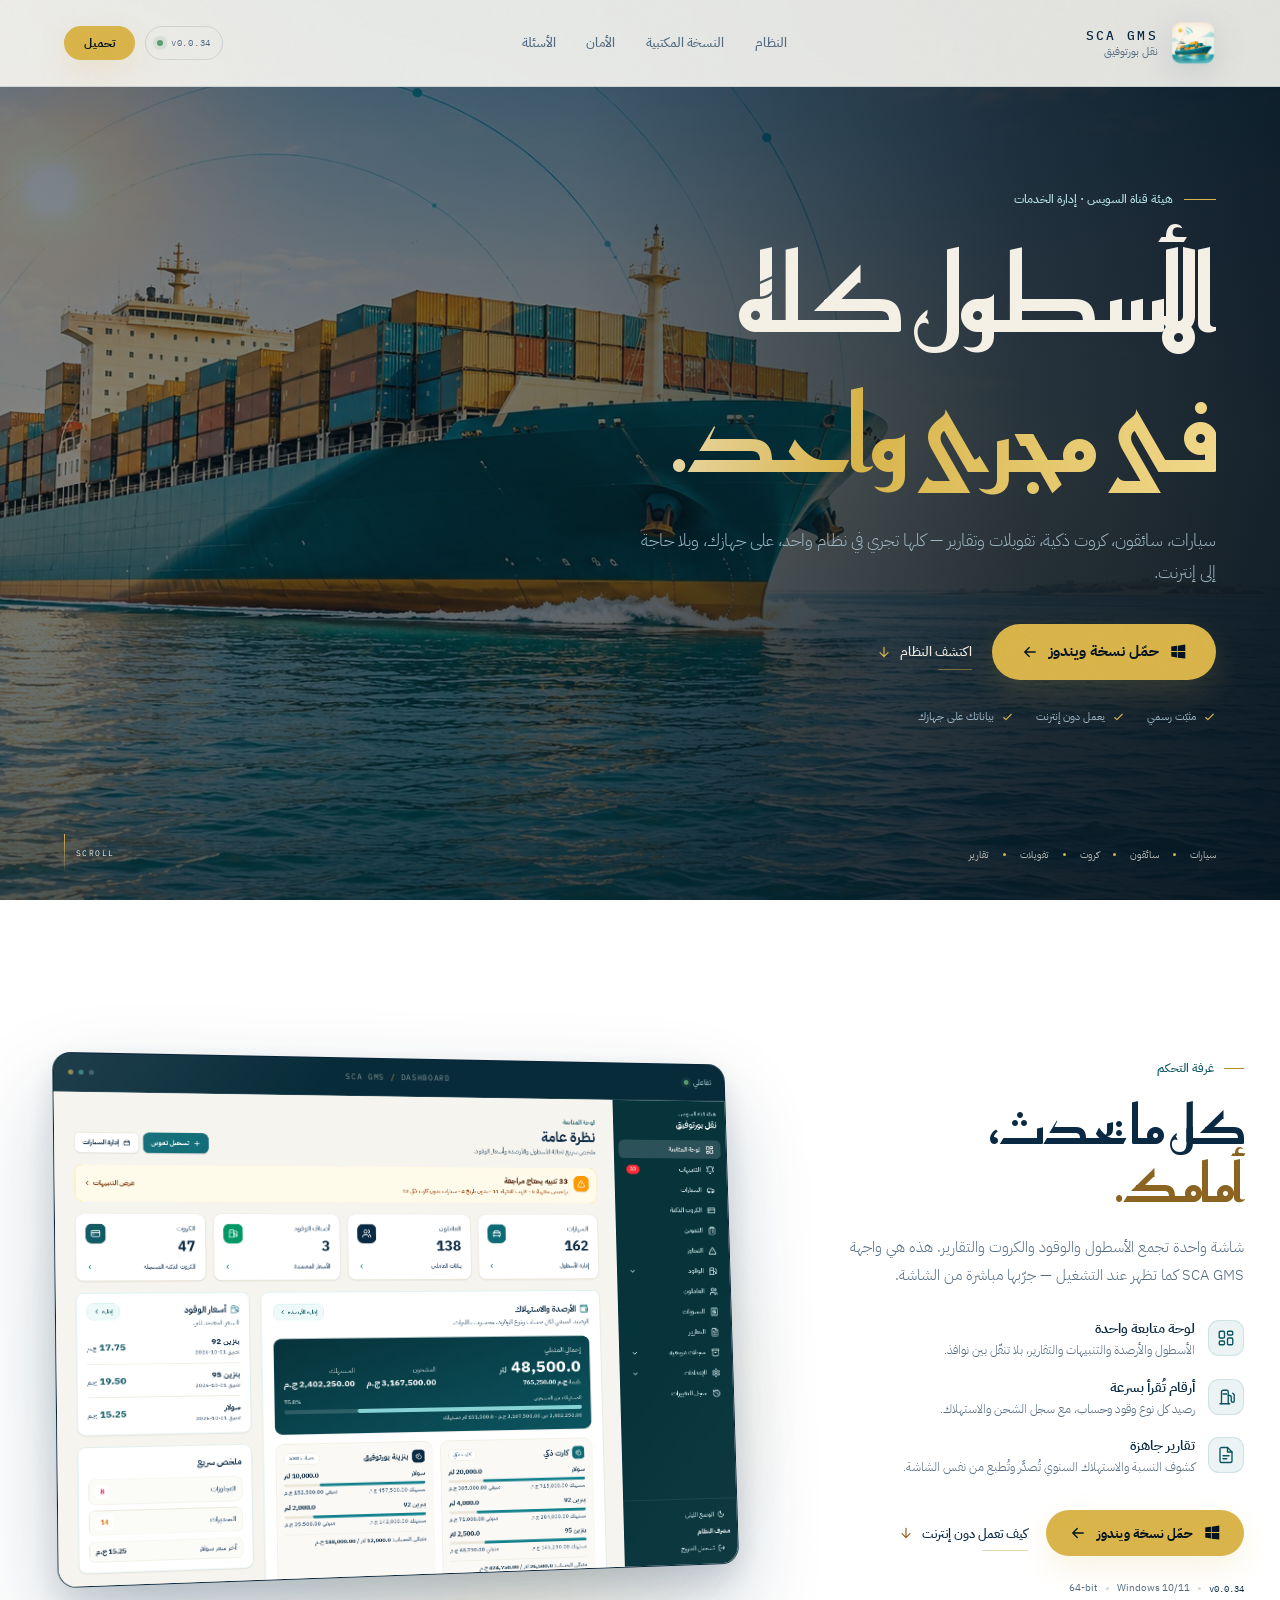
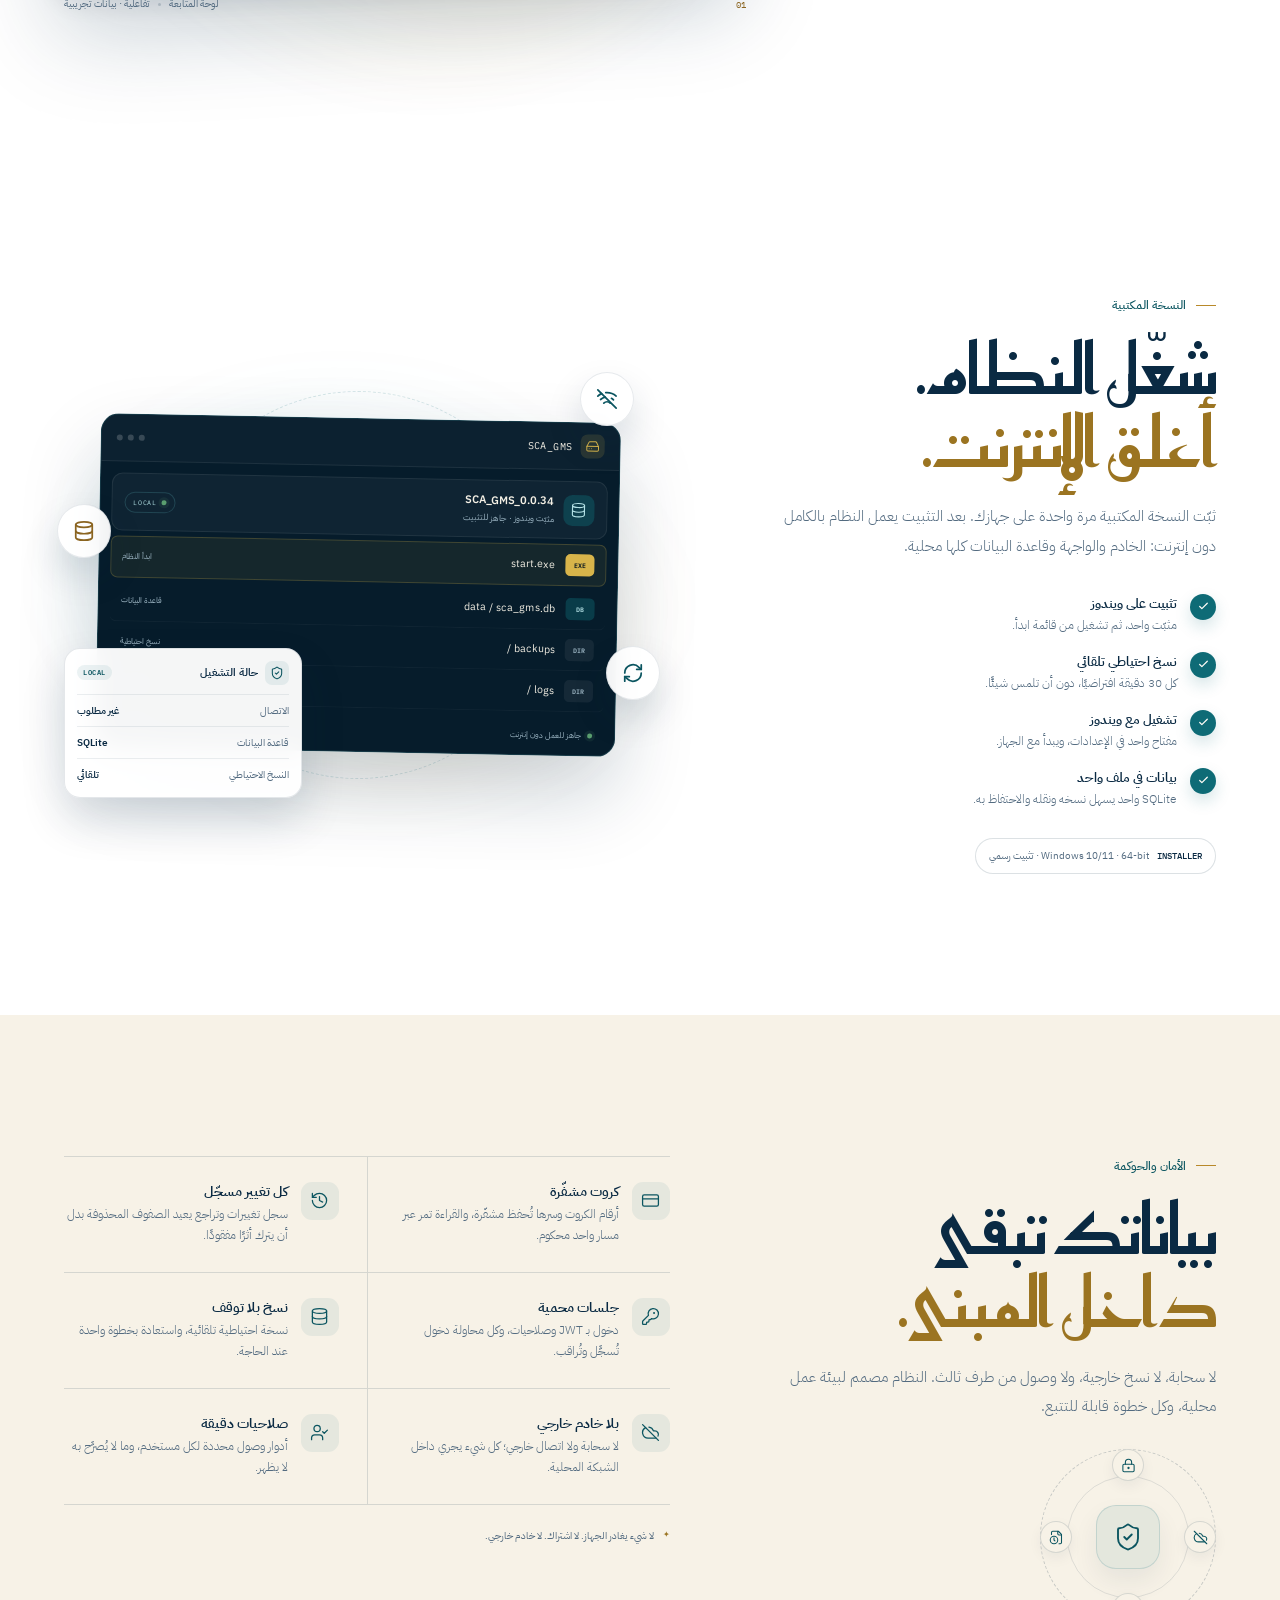
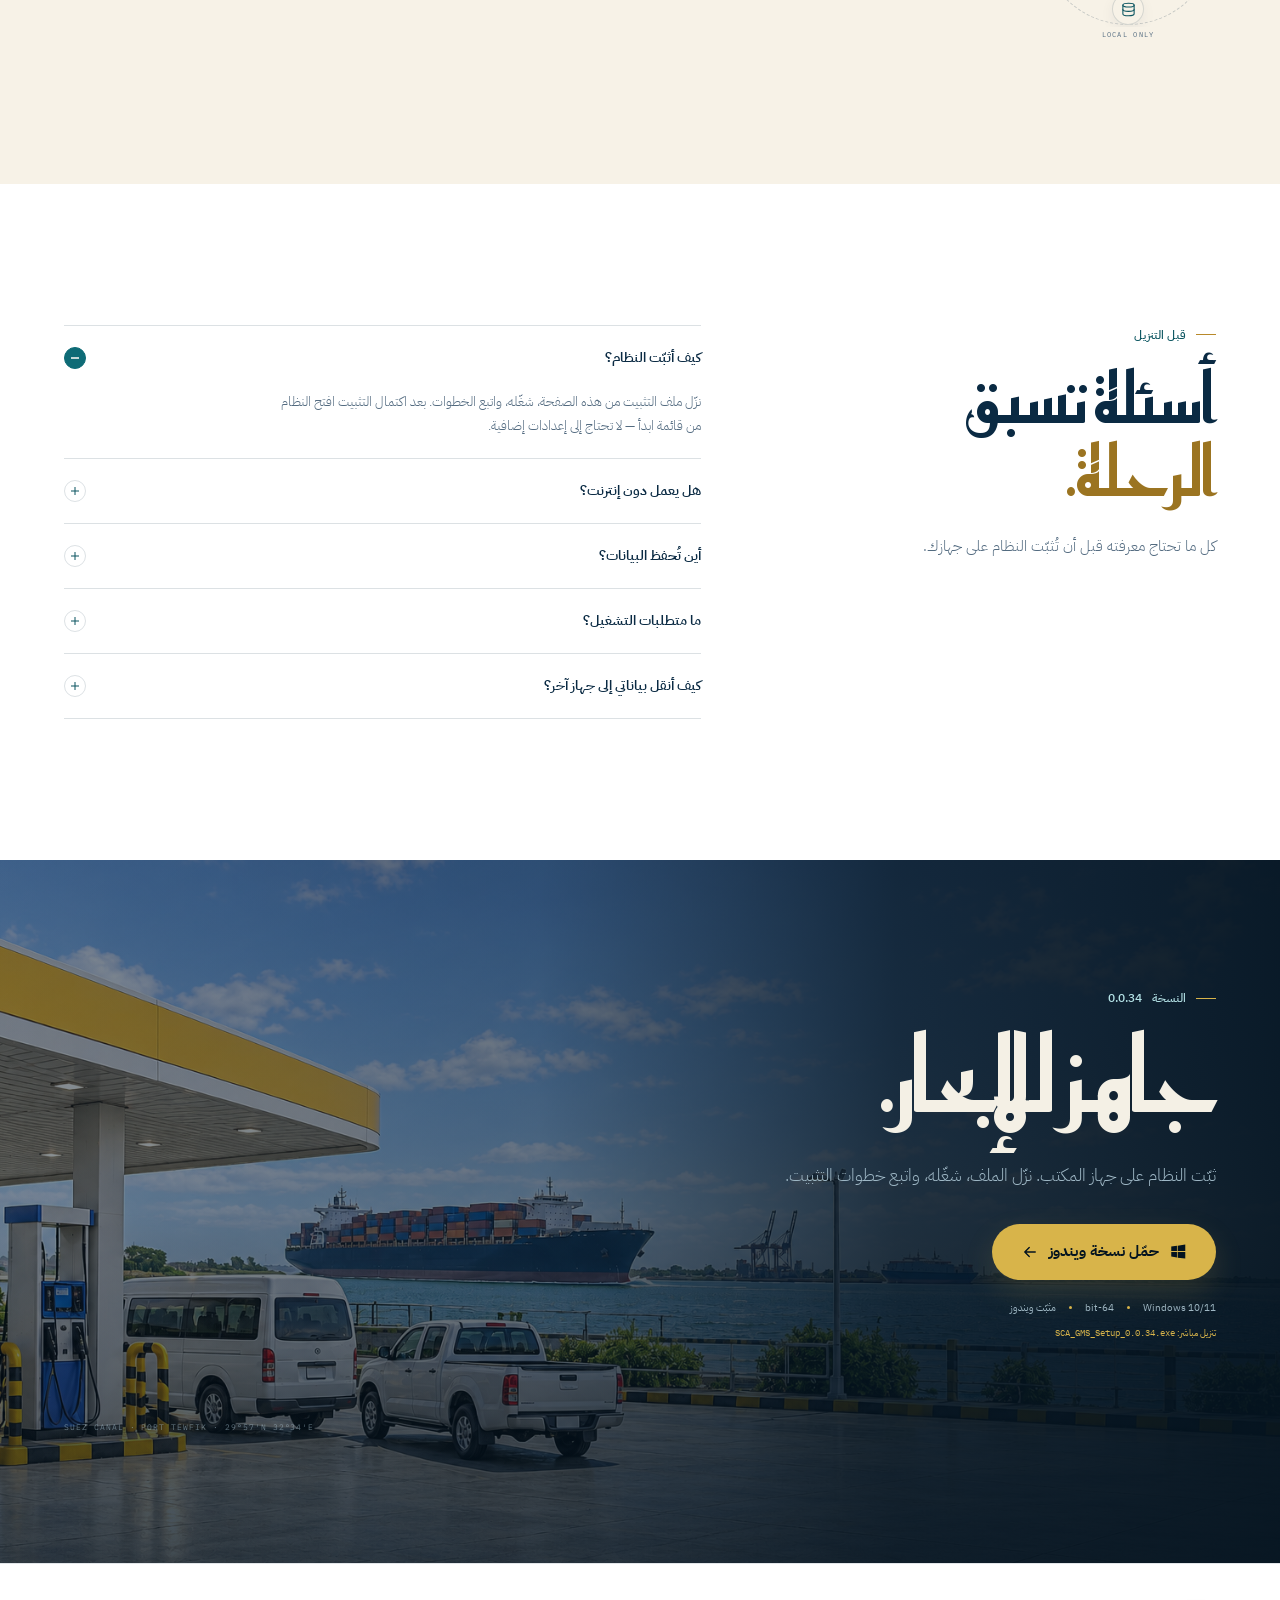
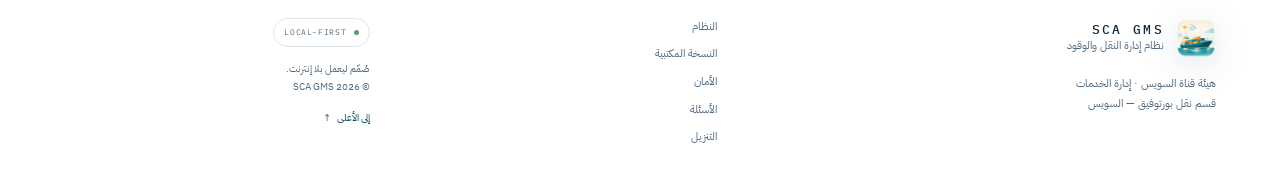
==== index.html @ b9a824d1 "Release v0.0.34" ====
<!doctype html>
<html lang="ar" dir="rtl">
<head>
  <meta charset="utf-8" />
  <meta name="viewport" content="width=device-width, initial-scale=1" />
  <title>SCA GMS — نظام إدارة النقل والوقود | هيئة قناة السويس</title>
  <meta name="description" content="نظام إدارة النقل والوقود لقسم نقل بورتوفيق. سيارات، سائقون، كروت ذكية، تفويلات، أرصدة وتقارير — في نسخة مكتبية تُثبَّت على ويندوز وتعمل دون إنترنت." />
  <meta name="theme-color" content="#04131f" />
  <meta property="og:title" content="SCA GMS — الأسطول كله في مجرى واحد" />
  <meta property="og:description" content="نظام إدارة النقل والوقود لهيئة قناة السويس. نسخة مكتبية محلية تُثبَّت على ويندوز وتعمل دون إنترنت." />
  <meta property="og:type" content="website" />
  <meta property="og:image" content="assets/hero-poster-light.jpg" />
  <meta property="og:image:width" content="1672" />
  <meta property="og:image:height" content="941" />
  <link rel="icon" href="assets/favicon/favicon.ico" sizes="any" />
  <link rel="icon" type="image/png" sizes="96x96" href="assets/favicon/favicon-96x96.png" />
  <link rel="apple-touch-icon" href="assets/favicon/apple-touch-icon.png" />
  <link rel="manifest" href="assets/favicon/site.webmanifest" />
  <link rel="preconnect" href="https://fonts.googleapis.com" />
  <link rel="preconnect" href="https://fonts.gstatic.com" crossorigin />
  <link href="https://fonts.googleapis.com/css2?family=IBM+Plex+Mono:wght@400;500&family=IBM+Plex+Sans+Arabic:wght@300;400;500;600;700&family=Reem+Kufi:wght@400;500;600;700&display=swap" rel="stylesheet" />
  <link rel="stylesheet" href="css/tokens.css" />
  <link rel="stylesheet" href="css/base.css" />
  <link rel="stylesheet" href="css/hero.css" />
  <link rel="stylesheet" href="css/sections.css" />
  <link rel="stylesheet" href="css/mockup.css" />
  <link rel="stylesheet" href="css/responsive.css" />
  <script>document.documentElement.classList.add("js");</script>
</head>
<body class="theme-light">
  <a class="skip-link" href="#main">تجاوز إلى المحتوى</a>
  <div class="grain" aria-hidden="true"></div>
  <div class="scroll-progress" aria-hidden="true"><span id="scrollProgress"></span></div>

  <header class="site-header" id="siteHeader">
    <div class="nav-wrap">
      <a class="brand" href="#top" aria-label="SCA GMS — العودة إلى البداية">
        <img class="brand-mark" src="assets/favicon/favicon-96x96.png" alt="" width="46" height="46" />
        <span class="brand-text">
          <strong>SCA GMS</strong>
          <span>نقل بورتوفيق</span>
        </span>
      </a>

      <nav class="desktop-nav" aria-label="التنقل الرئيسي">
        <a href="#control">النظام</a>
        <a href="#offline">النسخة المكتبية</a>
        <a href="#trust">الأمان</a>
        <a href="#faq">الأسئلة</a>
      </nav>

      <div class="nav-actions">
        <span class="version-chip"><i aria-hidden="true"></i> <span data-version>v0.0.34</span></span>
        <a class="btn btn-small btn-gold" href="download/SCA_GMS_Setup_0.0.34.exe" download data-download>تحميل</a>
        <button class="menu-toggle" type="button" id="menuToggle" aria-expanded="false" aria-controls="mobileMenu" aria-label="فتح القائمة">
          <span></span><span></span>
        </button>
      </div>
    </div>

    <div class="mobile-menu" id="mobileMenu">
      <nav aria-label="التنقل للجوال">
        <a href="#control">النظام</a>
        <a href="#offline">النسخة المكتبية</a>
        <a href="#trust">الأمان</a>
        <a href="#faq">الأسئلة</a>
      </nav>
      <a class="btn btn-gold" href="download/SCA_GMS_Setup_0.0.34.exe" download data-download>تحميل نسخة ويندوز</a>
      <p>Windows 10/11 · 64-bit<br /><span>مثبّت ويندوز — تنزيل مباشر.</span></p>
    </div>
  </header>

  <main id="main">
    <section class="hero" id="top">
      <div class="hero-bg">
        <img
          src="assets/hero-poster-light.jpg"
          alt="ناقلة حاويات تعبر قناة السويس في الساعة الذهبية"
          width="1672"
          height="941"
          fetchpriority="high"
          decoding="async"
        />
      </div>
      <div class="hero-glow" id="heroGlow" aria-hidden="true"></div>
      <div class="hero-overlay" aria-hidden="true"></div>

      <div class="hero-inner">
        <div class="hero-copy">
          <p class="hero-kicker"><span class="kicker-line" aria-hidden="true"></span> هيئة قناة السويس · إدارة الخدمات</p>
          <h1 class="hero-title">
            <span class="title-line"><span>الأسطول كله</span></span>
            <span class="title-line title-line-gold"><span>في مجرى واحد.</span></span>
          </h1>
          <p class="hero-lead">
            سيارات، سائقون، كروت ذكية، تفويلات وتقارير — كلها تجري في نظام واحد،
            على جهازك، وبلا حاجة إلى إنترنت.
          </p>
          <div class="hero-actions">
            <a class="btn btn-primary btn-large" href="download/SCA_GMS_Setup_0.0.34.exe" download data-download>
              <svg viewBox="0 0 24 24" aria-hidden="true" fill="currentColor">
                <path d="M3 4.7 10.6 3.6v7.2H3V4.7Zm8.6-1.2L21.7 2v8.8H11.6V3.5ZM3 12h7.6v7.2L3 18.1V12Zm8.6 0h10.1v8.8l-10.1-1.3V12Z" />
              </svg>
              <span>حمّل نسخة ويندوز</span>
              <svg class="btn-arrow" viewBox="0 0 24 24" aria-hidden="true" fill="none" stroke="currentColor" stroke-width="1.8" stroke-linecap="round" stroke-linejoin="round">
                <path d="M19 12H5m6-6-6 6 6 6" />
              </svg>
            </a>
            <a class="text-link" href="#control">
              <span>اكتشف النظام</span>
              <svg viewBox="0 0 24 24" aria-hidden="true" fill="none" stroke="currentColor" stroke-width="1.8" stroke-linecap="round" stroke-linejoin="round">
                <path d="M12 5v14m6-6-6 6-6-6" />
              </svg>
            </a>
          </div>
          <ul class="hero-meta" aria-label="مزايا النسخة">
            <li>
              <svg viewBox="0 0 24 24" aria-hidden="true" fill="none" stroke="currentColor" stroke-width="2" stroke-linecap="round" stroke-linejoin="round"><path d="m5 12 4 4L19 6" /></svg>
              مثبّت رسمي
            </li>
            <li>
              <svg viewBox="0 0 24 24" aria-hidden="true" fill="none" stroke="currentColor" stroke-width="2" stroke-linecap="round" stroke-linejoin="round"><path d="m5 12 4 4L19 6" /></svg>
              يعمل دون إنترنت
            </li>
            <li>
              <svg viewBox="0 0 24 24" aria-hidden="true" fill="none" stroke="currentColor" stroke-width="2" stroke-linecap="round" stroke-linejoin="round"><path d="m5 12 4 4L19 6" /></svg>
              بياناتك على جهازك
            </li>
          </ul>
        </div>
      </div>

      <div class="hero-bottom">
        <div class="hero-facts" aria-label="وحدات النظام">
          <span>سيارات</span><i aria-hidden="true"></i>
          <span>سائقون</span><i aria-hidden="true"></i>
          <span>كروت</span><i aria-hidden="true"></i>
          <span>تفويلات</span><i aria-hidden="true"></i>
          <span>تقارير</span>
        </div>
        <a class="scroll-cue" href="#control" aria-label="انتقل إلى النظام">
          <span class="mono">SCROLL</span>
          <i aria-hidden="true"></i>
        </a>
      </div>
    </section>

    <section class="section control-section" id="control">
      <div class="control-layout">
        <div class="control-copy reveal">
          <p class="section-label">غرفة التحكم</p>
          <h2>كل ما يحدث،<br /><span class="title-accent">أمامك.</span></h2>
          <p class="section-lead">
            شاشة واحدة تجمع الأسطول والوقود والكروت والتقارير. هذه هي واجهة
            SCA GMS كما تظهر عند التشغيل — جرّبها مباشرة من الشاشة.
          </p>

          <ul class="control-points">
            <li>
              <span class="control-point-icon" aria-hidden="true">
                <svg viewBox="0 0 24 24" fill="none" stroke="currentColor" stroke-width="1.8" stroke-linecap="round" stroke-linejoin="round"><rect x="3" y="3" width="7" height="9" rx="1.5" /><rect x="14" y="3" width="7" height="5" rx="1.5" /><rect x="14" y="12" width="7" height="9" rx="1.5" /><rect x="3" y="16" width="7" height="5" rx="1.5" /></svg>
              </span>
              <span><strong>لوحة متابعة واحدة</strong><small>الأسطول والأرصدة والتنبيهات والتقارير، بلا تنقّل بين نوافذ.</small></span>
            </li>
            <li>
              <span class="control-point-icon" aria-hidden="true">
                <svg viewBox="0 0 24 24" fill="none" stroke="currentColor" stroke-width="1.8" stroke-linecap="round" stroke-linejoin="round"><path d="M6 21V5a2 2 0 0 1 2-2h5a2 2 0 0 1 2 2v16" /><path d="M4 21h13M8 8h5" /><path d="M15 10h2a2 2 0 0 1 2 2v5a2 2 0 0 0 4 0V9l-2-2" /></svg>
              </span>
              <span><strong>أرقام تُقرأ بسرعة</strong><small>رصيد كل نوع وقود وحساب، مع سجل الشحن والاستهلاك.</small></span>
            </li>
            <li>
              <span class="control-point-icon" aria-hidden="true">
                <svg viewBox="0 0 24 24" fill="none" stroke="currentColor" stroke-width="1.8" stroke-linecap="round" stroke-linejoin="round"><path d="M14 2H6a2 2 0 0 0-2 2v16a2 2 0 0 0 2 2h12a2 2 0 0 0 2-2V8Z" /><path d="M14 2v6h6M8 13h8M8 17h5" /></svg>
              </span>
              <span><strong>تقارير جاهزة</strong><small>كشوف النسبة والاستهلاك السنوي تُصدَّر وتُطبع من نفس الشاشة.</small></span>
            </li>
          </ul>

          <div class="control-actions">
            <a class="btn btn-primary" href="download/SCA_GMS_Setup_0.0.34.exe" download data-download>
              <svg viewBox="0 0 24 24" aria-hidden="true" fill="currentColor">
                <path d="M3 4.7 10.6 3.6v7.2H3V4.7Zm8.6-1.2L21.7 2v8.8H11.6V3.5ZM3 12h7.6v7.2L3 18.1V12Zm8.6 0h10.1v8.8l-10.1-1.3V12Z" />
              </svg>
              <span>حمّل نسخة ويندوز</span>
              <svg class="btn-arrow" viewBox="0 0 24 24" aria-hidden="true" fill="none" stroke="currentColor" stroke-width="1.8" stroke-linecap="round" stroke-linejoin="round">
                <path d="M19 12H5m6-6-6 6 6 6" />
              </svg>
            </a>
            <a class="text-link" href="#offline">
              <span>كيف تعمل دون إنترنت</span>
              <svg viewBox="0 0 24 24" aria-hidden="true" fill="none" stroke="currentColor" stroke-width="1.8" stroke-linecap="round" stroke-linejoin="round">
                <path d="M12 5v14m6-6-6 6-6-6" />
              </svg>
            </a>
          </div>

          <p class="control-meta">
            <span class="mono" data-version>v0.0.34</span><i aria-hidden="true"></i>
            <span dir="ltr">Windows 10/11</span><i aria-hidden="true"></i>
            <span dir="ltr">64-bit</span>
          </p>
        </div>

        <div class="control-visual reveal" style="--delay: 140ms">
          <figure class="screen-scene">
            <span class="screen-halo" aria-hidden="true"></span>
            <div class="screen-tilt">
              <div class="screen-frame">
                <div class="screen-chrome" aria-hidden="true">
                  <span class="screen-dots"><i></i><i></i><i></i></span>
                  <span class="screen-address mono">SCA GMS <b>/</b> dashboard</span>
                  <span class="screen-live"><i></i> تفاعلي</span>
                </div>
                <div class="screen-viewport" data-mockup-stage>
                  <iframe
                    id="mockupFrame"
                    src="mockups/sca-dashboard.html"
                    title="واجهة SCA GMS التفاعلية — لوحة المتابعة"
                    loading="eager"
                  ></iframe>
                </div>
              </div>
            </div>
            <figcaption class="screen-caption">
              <span class="mono">01</span>
              <span>لوحة المتابعة <i aria-hidden="true"></i> تفاعلية · بيانات تجريبية</span>
            </figcaption>
          </figure>
        </div>
      </div>
    </section>

    <section class="section offline-section light-section" id="offline">
      <div class="offline-copy reveal">
        <p class="section-label">النسخة المكتبية</p>
        <h2>شغّل النظام.<br /><span class="title-accent">أغلق الإنترنت.</span></h2>
        <p class="section-lead">
          ثبّت النسخة المكتبية مرة واحدة على جهازك. بعد التثبيت يعمل النظام
          بالكامل دون إنترنت: الخادم والواجهة وقاعدة البيانات كلها محلية.
        </p>
        <ul class="check-list">
          <li><span class="check-mark" aria-hidden="true"><svg viewBox="0 0 24 24" fill="none" stroke="currentColor" stroke-width="2.2" stroke-linecap="round" stroke-linejoin="round"><path d="m5 12 4 4L19 6" /></svg></span><span><strong>تثبيت على ويندوز</strong><small>مثبّت واحد، ثم تشغيل من قائمة ابدأ.</small></span></li>
          <li><span class="check-mark" aria-hidden="true"><svg viewBox="0 0 24 24" fill="none" stroke="currentColor" stroke-width="2.2" stroke-linecap="round" stroke-linejoin="round"><path d="m5 12 4 4L19 6" /></svg></span><span><strong>نسخ احتياطي تلقائي</strong><small>كل 30 دقيقة افتراضيًا، دون أن تلمس شيئًا.</small></span></li>
          <li><span class="check-mark" aria-hidden="true"><svg viewBox="0 0 24 24" fill="none" stroke="currentColor" stroke-width="2.2" stroke-linecap="round" stroke-linejoin="round"><path d="m5 12 4 4L19 6" /></svg></span><span><strong>تشغيل مع ويندوز</strong><small>مفتاح واحد في الإعدادات، ويبدأ مع الجهاز.</small></span></li>
          <li><span class="check-mark" aria-hidden="true"><svg viewBox="0 0 24 24" fill="none" stroke="currentColor" stroke-width="2.2" stroke-linecap="round" stroke-linejoin="round"><path d="m5 12 4 4L19 6" /></svg></span><span><strong>بيانات في ملف واحد</strong><small>SQLite واحد يسهل نسخه ونقله والاحتفاظ به.</small></span></li>
        </ul>
        <div class="offline-note"><span class="mono">INSTALLER</span> Windows 10/11 · 64-bit · تثبيت رسمي</div>
      </div>

      <div class="offline-visual reveal" style="--delay: 140ms">
        <div class="offline-stage">
          <span class="offline-glow" aria-hidden="true"></span>
          <span class="offline-orbit offline-orbit-one" aria-hidden="true"></span>
          <span class="offline-orbit offline-orbit-two" aria-hidden="true"></span>

          <div class="desktop-window">
            <div class="window-bar">
              <span class="window-title">
                <span class="window-mark" aria-hidden="true">
                  <svg viewBox="0 0 24 24" fill="none" stroke="currentColor" stroke-width="1.7" stroke-linecap="round" stroke-linejoin="round"><path d="M5.45 5.11 2 12v6a2 2 0 0 0 2 2h16a2 2 0 0 0 2-2v-6l-3.45-6.89A2 2 0 0 0 16.76 4H7.24a2 2 0 0 0-1.79 1.11z" /><path d="M2 12h20M6 16h.01M10 16h.01" /></svg>
                </span>
                SCA_GMS
              </span>
              <span class="window-controls" aria-hidden="true"><i></i><i></i><i></i></span>
            </div>
            <div class="window-body">
              <div class="window-banner">
                <div class="window-banner-copy">
                  <span class="window-banner-icon" aria-hidden="true">
                    <svg viewBox="0 0 24 24" fill="none" stroke="currentColor" stroke-width="1.7" stroke-linecap="round" stroke-linejoin="round"><ellipse cx="12" cy="5" rx="9" ry="3" /><path d="M3 5v14a9 3 0 0 0 18 0V5" /><path d="M3 12a9 3 0 0 0 18 0" /></svg>
                  </span>
                  <span><strong>SCA_GMS_<span data-version data-version-format="plain">0.0.34</span></strong><small>مثبّت ويندوز · جاهز للتثبيت</small></span>
                </div>
                <span class="window-pill"><i aria-hidden="true"></i> LOCAL</span>
              </div>
              <div class="file-row is-primary">
                <span class="file-icon exe">EXE</span>
                <span class="file-name">start.exe</span>
                <span class="file-meta">ابدأ النظام</span>
              </div>
              <div class="file-row">
                <span class="file-icon db">DB</span>
                <span class="file-name">data / sca_gms.db</span>
                <span class="file-meta">قاعدة البيانات</span>
              </div>
              <div class="file-row">
                <span class="file-icon folder">DIR</span>
                <span class="file-name">backups /</span>
                <span class="file-meta">نسخ احتياطية</span>
              </div>
              <div class="file-row">
                <span class="file-icon folder">DIR</span>
                <span class="file-name">logs /</span>
                <span class="file-meta">التشخيص</span>
              </div>
              <div class="window-status"><span><i aria-hidden="true"></i> جاهز للعمل دون إنترنت</span><span class="mono">DESKTOP</span></div>
            </div>
          </div>

          <div class="offline-float offline-float-wifi" title="دون إنترنت" aria-hidden="true">
            <svg viewBox="0 0 24 24" fill="none" stroke="currentColor" stroke-width="1.9" stroke-linecap="round" stroke-linejoin="round"><path d="m2 2 20 20" /><path d="M8.5 16.5a5 5 0 0 1 7 0" /><path d="M2 8.82a15 15 0 0 1 4.17-2.65" /><path d="M10.66 5c4.01-.36 8.14.9 11.34 3.76" /><path d="M16.85 11.25a10 10 0 0 1 2.22 1.68" /><path d="M5 12.55a11 11 0 0 1 5.08-2.54" /></svg>
          </div>

          <div class="offline-float offline-float-db" title="SQLite — ملف واحد" aria-hidden="true">
            <svg viewBox="0 0 24 24" fill="none" stroke="currentColor" stroke-width="1.9" stroke-linecap="round" stroke-linejoin="round"><ellipse cx="12" cy="5" rx="9" ry="3" /><path d="M3 5v14a9 3 0 0 0 18 0V5" /><path d="M3 12a9 3 0 0 0 18 0" /></svg>
          </div>

          <div class="offline-float offline-float-refresh" title="نسخ احتياطي تلقائي" aria-hidden="true">
            <svg viewBox="0 0 24 24" fill="none" stroke="currentColor" stroke-width="1.9" stroke-linecap="round" stroke-linejoin="round"><path d="M21 12a9 9 0 0 1-15.5 6.2L3 16" /><path d="M3 21v-5h5M3 12a9 9 0 0 1 15.5-6.2L21 8" /><path d="M21 3v5h-5" /></svg>
          </div>

          <div class="offline-status">
            <div class="offline-status-head">
              <span class="offline-status-icon" aria-hidden="true">
                <svg viewBox="0 0 24 24" fill="none" stroke="currentColor" stroke-width="1.8" stroke-linecap="round" stroke-linejoin="round"><path d="M20 13c0 5-3.5 7.5-7.66 8.95a1 1 0 0 1-.67-.01C7.5 20.5 4 18 4 13V6a1 1 0 0 1 1-1c2 0 4.5-1.2 6.24-2.72a1.17 1.17 0 0 1 1.52 0C14.51 3.81 17 5 19 5a1 1 0 0 1 1 1z" /><path d="m9 12 2 2 4-4" /></svg>
              </span>
              <span>حالة التشغيل</span>
              <span class="offline-status-pill">LOCAL</span>
            </div>
            <div class="offline-status-row"><span>الاتصال</span><strong>غير مطلوب</strong></div>
            <div class="offline-status-row"><span>قاعدة البيانات</span><strong>SQLite</strong></div>
            <div class="offline-status-row"><span>النسخ الاحتياطي</span><strong>تلقائي</strong></div>
          </div>
        </div>
      </div>
    </section>

    <section class="section trust-section light-section" id="trust">
      <div class="trust-intro reveal">
        <p class="section-label">الأمان والحوكمة</p>
        <h2>بياناتك تبقى<br /><span class="title-accent">داخل المبنى.</span></h2>
        <p class="section-lead">
          لا سحابة، لا نسخ خارجية، ولا وصول من طرف ثالث. النظام مصمم لبيئة عمل
          محلية، وكل خطوة قابلة للتتبع.
        </p>
        <div class="trust-emblem" aria-hidden="true">
          <span class="trust-emblem-core">
            <svg viewBox="0 0 24 24" fill="none" stroke="currentColor" stroke-width="1.5" stroke-linecap="round" stroke-linejoin="round"><path d="M20 13c0 5-3.5 7.5-7.66 8.95a1 1 0 0 1-.67-.01C7.5 20.5 4 18 4 13V6a1 1 0 0 1 1-1c2 0 4.5-1.2 6.24-2.72a1.17 1.17 0 0 1 1.52 0C14.51 3.81 17 5 19 5a1 1 0 0 1 1 1z" /><path d="m9 12 2 2 4-4" /></svg>
          </span>
          <span class="trust-emblem-orbit">
            <span class="trust-node trust-node-lock">
              <svg viewBox="0 0 24 24" fill="none" stroke="currentColor" stroke-width="1.7" stroke-linecap="round" stroke-linejoin="round"><circle cx="12" cy="16" r="1" /><rect x="3" y="10" width="18" height="12" rx="2" /><path d="M7 10V7a5 5 0 0 1 10 0v3" /></svg>
            </span>
            <span class="trust-node trust-node-cloud">
              <svg viewBox="0 0 24 24" fill="none" stroke="currentColor" stroke-width="1.7" stroke-linecap="round" stroke-linejoin="round"><path d="m2 2 20 20" /><path d="M5.782 5.782A7 7 0 0 0 9 19h8.5a4.5 4.5 0 0 0 1.307-.193" /><path d="M21.532 16.5A4.5 4.5 0 0 0 17.5 10h-1.79A7.008 7.008 0 0 0 10 5.07" /></svg>
            </span>
            <span class="trust-node trust-node-db">
              <svg viewBox="0 0 24 24" fill="none" stroke="currentColor" stroke-width="1.7" stroke-linecap="round" stroke-linejoin="round"><ellipse cx="12" cy="5" rx="9" ry="3" /><path d="M3 5V19A9 3 0 0 0 21 19V5" /><path d="M3 12A9 3 0 0 0 21 12" /></svg>
            </span>
            <span class="trust-node trust-node-file">
              <svg viewBox="0 0 24 24" fill="none" stroke="currentColor" stroke-width="1.7" stroke-linecap="round" stroke-linejoin="round"><path d="M16 22h2a2 2 0 0 0 2-2V7l-5-5H6a2 2 0 0 0-2 2v3" /><path d="M14 2v4a2 2 0 0 0 2 2h4" /><circle cx="8" cy="16" r="6" /><path d="M9.5 17.4 8 16v-3.4" /></svg>
            </span>
          </span>
          <span class="trust-emblem-label mono">LOCAL ONLY</span>
        </div>
      </div>

      <div class="trust-list reveal" style="--delay: 120ms">
        <article class="trust-item">
          <span class="trust-icon" aria-hidden="true"><svg viewBox="0 0 24 24" fill="none" stroke="currentColor" stroke-width="1.6" stroke-linecap="round" stroke-linejoin="round"><rect width="20" height="14" x="2" y="5" rx="2" /><line x1="2" x2="22" y1="10" y2="10" /></svg></span>
          <div><h3>كروت مشفّرة</h3><p>أرقام الكروت وسرها تُحفظ مشفّرة، والقراءة تمر عبر مسار واحد محكوم.</p></div>
        </article>
        <article class="trust-item">
          <span class="trust-icon" aria-hidden="true"><svg viewBox="0 0 24 24" fill="none" stroke="currentColor" stroke-width="1.6" stroke-linecap="round" stroke-linejoin="round"><path d="M3 12a9 9 0 1 0 9-9 9.75 9.75 0 0 0-6.74 2.74L3 8" /><path d="M3 3v5h5" /><path d="M12 7v5l4 2" /></svg></span>
          <div><h3>كل تغيير مسجّل</h3><p>سجل تغييرات وتراجع يعيد الصفوف المحذوفة بدل أن يترك أثرًا مفقودًا.</p></div>
        </article>
        <article class="trust-item">
          <span class="trust-icon" aria-hidden="true"><svg viewBox="0 0 24 24" fill="none" stroke="currentColor" stroke-width="1.6" stroke-linecap="round" stroke-linejoin="round"><path d="M2.586 17.414A2 2 0 0 0 2 18.828V21a1 1 0 0 0 1 1h3a1 1 0 0 0 1-1v-1a1 1 0 0 1 1-1h1a1 1 0 0 0 1-1v-1a1 1 0 0 1 1-1h.172a2 2 0 0 0 1.414-.586l.814-.814a6.5 6.5 0 1 0-4-4z" /><circle cx="16.5" cy="7.5" r=".5" fill="currentColor" /></svg></span>
          <div><h3>جلسات محمية</h3><p>دخول بـ JWT وصلاحيات، وكل محاولة دخول تُسجَّل وتُراقب.</p></div>
        </article>
        <article class="trust-item">
          <span class="trust-icon" aria-hidden="true"><svg viewBox="0 0 24 24" fill="none" stroke="currentColor" stroke-width="1.6" stroke-linecap="round" stroke-linejoin="round"><ellipse cx="12" cy="5" rx="9" ry="3" /><path d="M3 5V19A9 3 0 0 0 21 19V5" /><path d="M3 12A9 3 0 0 0 21 12" /></svg></span>
          <div><h3>نسخ بلا توقف</h3><p>نسخة احتياطية تلقائية، واستعادة بخطوة واحدة عند الحاجة.</p></div>
        </article>
        <article class="trust-item">
          <span class="trust-icon" aria-hidden="true"><svg viewBox="0 0 24 24" fill="none" stroke="currentColor" stroke-width="1.6" stroke-linecap="round" stroke-linejoin="round"><path d="m2 2 20 20" /><path d="M5.782 5.782A7 7 0 0 0 9 19h8.5a4.5 4.5 0 0 0 1.307-.193" /><path d="M21.532 16.5A4.5 4.5 0 0 0 17.5 10h-1.79A7.008 7.008 0 0 0 10 5.07" /></svg></span>
          <div><h3>بلا خادم خارجي</h3><p>لا سحابة ولا اتصال خارجي؛ كل شيء يجري داخل الشبكة المحلية.</p></div>
        </article>
        <article class="trust-item">
          <span class="trust-icon" aria-hidden="true"><svg viewBox="0 0 24 24" fill="none" stroke="currentColor" stroke-width="1.6" stroke-linecap="round" stroke-linejoin="round"><path d="M16 21v-2a4 4 0 0 0-4-4H6a4 4 0 0 0-4 4v2" /><circle cx="9" cy="7" r="4" /><path d="m16 11 2 2 4-4" /></svg></span>
          <div><h3>صلاحيات دقيقة</h3><p>أدوار وصول محددة لكل مستخدم، وما لا يُصرَّح به لا يظهر.</p></div>
        </article>
        <p class="trust-footline"><span aria-hidden="true">✦</span> لا شيء يغادر الجهاز. لا اشتراك. لا خادم خارجي.</p>
      </div>
    </section>

    <section class="section faq-section light-section" id="faq">
      <div class="faq-head reveal">
        <p class="section-label">قبل التنزيل</p>
        <h2>أسئلة تسبق<br /><span class="title-accent">الرحلة.</span></h2>
        <p class="section-lead">كل ما تحتاج معرفته قبل أن تُثبّت النظام على جهازك.</p>
      </div>
      <div class="faq-list reveal" style="--delay: 100ms">
        <details open>
          <summary><span>كيف أثبّت النظام؟</span><i aria-hidden="true"></i></summary>
          <p>نزّل ملف التثبيت من هذه الصفحة، شغّله، واتبع الخطوات. بعد اكتمال التثبيت افتح النظام من قائمة ابدأ — لا تحتاج إلى إعدادات إضافية.</p>
        </details>
        <details>
          <summary><span>هل يعمل دون إنترنت؟</span><i aria-hidden="true"></i></summary>
          <p>نعم، بعد التثبيت. الواجهة والخادم وقاعدة البيانات كلها محلية، ولا يحتاج النظام اتصالًا بالشبكة للعمل.</p>
        </details>
        <details>
          <summary><span>أين تُحفظ البيانات؟</span><i aria-hidden="true"></i></summary>
          <p>في <code>data/sca_gms.db</code> داخل مجلد النظام، ونسخ احتياطية في <code>backups/</code>. انسخ هذين المجلدين عند الانتقال إلى نسخة جديدة.</p>
        </details>
        <details>
          <summary><span>ما متطلبات التشغيل؟</span><i aria-hidden="true"></i></summary>
          <p>Windows 10 أو 11 بنسخة 64-bit. مثبّت النظام يجهّز المكونات المطلوبة تلقائيًا.</p>
        </details>
        <details>
          <summary><span>كيف أنقل بياناتي إلى جهاز آخر؟</span><i aria-hidden="true"></i></summary>
          <p>أغلق النظام، ثم انسخ مجلدَي <code>data</code> و<code>backups</code> إلى النسخة الجديدة قبل تشغيلها. لا تنسخ مجلدات التشغيل أو السجلات.</p>
        </details>
      </div>
    </section>

    <section class="download-section" id="download">
      <div class="download-bg" aria-hidden="true"></div>
      <div class="download-overlay" aria-hidden="true"></div>
      <div class="download-inner">
        <p class="section-label">النسخة <span data-version data-version-format="plain">0.0.34</span></p>
        <h2>جاهز للإبحار.</h2>
        <p class="download-lead">ثبّت النظام على جهاز المكتب. نزّل الملف، شغّله، واتبع خطوات التثبيت.</p>
        <a class="btn btn-primary btn-large download-button" href="download/SCA_GMS_Setup_0.0.34.exe" download data-download>
          <svg viewBox="0 0 24 24" aria-hidden="true" fill="currentColor">
            <path d="M3 4.7 10.6 3.6v7.2H3V4.7Zm8.6-1.2L21.7 2v8.8H11.6V3.5ZM3 12h7.6v7.2L3 18.1V12Zm8.6 0h10.1v8.8l-10.1-1.3V12Z" />
          </svg>
          <span>حمّل نسخة ويندوز</span>
          <svg class="btn-arrow" viewBox="0 0 24 24" aria-hidden="true" fill="none" stroke="currentColor" stroke-width="1.8" stroke-linecap="round" stroke-linejoin="round"><path d="M19 12H5m6-6-6 6 6 6" /></svg>
        </a>
        <p class="download-meta"><span>Windows 10/11</span><i aria-hidden="true"></i><span>64-bit</span><i aria-hidden="true"></i><span>مثبّت ويندوز</span></p>
        <p class="download-note">تنزيل مباشر: <span class="mono" data-download-filename>SCA_GMS_Setup_0.0.34.exe</span></p>
        <div class="download-coords mono" aria-hidden="true">SUEZ CANAL · PORT TEWFIK · 29°57′N 32°34′E</div>
      </div>
    </section>
  </main>

  <footer class="site-footer">
    <div class="footer-inner">
      <div class="footer-brand">
        <a class="brand" href="#top" aria-label="SCA GMS — العودة إلى البداية">
          <img class="brand-mark" src="assets/favicon/favicon-96x96.png" alt="" width="46" height="46" />
          <span class="brand-text"><strong>SCA GMS</strong><span>نظام إدارة النقل والوقود</span></span>
        </a>
        <p>هيئة قناة السويس · إدارة الخدمات<br />قسم نقل بورتوفيق — السويس</p>
      </div>
      <nav class="footer-nav" aria-label="روابط التذييل">
        <a href="#control">النظام</a>
        <a href="#offline">النسخة المكتبية</a>
        <a href="#trust">الأمان</a>
        <a href="#faq">الأسئلة</a>
        <a href="#download">التنزيل</a>
      </nav>
      <div class="footer-meta">
        <span class="footer-badge"><i aria-hidden="true"></i> LOCAL-FIRST</span>
        <p>صُمّم ليعمل بلا إنترنت.<br />© 2026 SCA GMS</p>
        <a class="back-top" href="#top">إلى الأعلى <span aria-hidden="true">↑</span></a>
      </div>
    </div>
  </footer>

  <noscript>
    <style>
      .reveal { opacity: 1 !important; transform: none !important; }
      .title-line > span { transform: none !important; }
    </style>
  </noscript>
  <script src="js/landing/nav.js"></script>
  <script src="js/landing/hero.js"></script>
  <script src="js/landing/reveal.js"></script>
  <script src="js/landing/mockup.js"></script>
  <script src="js/landing/version.js"></script>
</body>
</html>
---- css/tokens.css ----
/* =========================================================
   SCA GMS landing — design tokens and global reset
   ========================================================= */

/* =========================================================
   SCA GMS — landing page
   A canal-control-room aesthetic: deep water, brass light,
   paper reports, and one continuous current of data.
   ========================================================= */

:root {
  --ink-950: #04131f;
  --ink-900: #061c2b;
  --ink-850: #082335;
  --ink-800: #0a2a43;
  --ink-700: #0e3553;
  --teal-900: #07333b;
  --teal-700: #0b5560;
  --teal-600: #0e6b76;
  --teal-500: #12808d;
  --teal-300: #6fd9df;
  --teal-200: #b4e2e6;
  --gold: #d8b44a;
  --gold-deep: #9b7421;
  --gold-soft: #f1d98b;
  --sand: #f4f0e5;
  --sand-2: #ebe5d6;
  --sand-3: #ded5c2;
  --clay: #c96f4a;
  --green: #5a9e6f;
  --red: #d96b5f;
  --white: #fffdf7;
  --text-on-dark: #f4f0e5;
  --text-muted-dark: #9fb8c6;
  --text-on-light: #0a2a43;
  --text-muted-light: #536b80;
  --border-dark: rgba(180, 226, 230, 0.14);
  --border-dark-strong: rgba(180, 226, 230, 0.24);
  --border-light: rgba(10, 42, 67, 0.14);
  --font-display: "Reem Kufi", "Segoe UI", Tahoma, sans-serif;
  --font-body: "IBM Plex Sans Arabic", "Segoe UI", Tahoma, sans-serif;
  --font-mono: "IBM Plex Mono", ui-monospace, "SFMono-Regular", Consolas, monospace;
  --gutter: clamp(20px, 5vw, 64px);
  --container: min(1320px, calc(100vw - (2 * var(--gutter))));
  --ease: cubic-bezier(0.2, 0.8, 0.2, 1);
  --ease-soft: cubic-bezier(0.33, 1, 0.68, 1);
}

*,
*::before,
*::after {
  box-sizing: border-box;
}

html {
  scroll-behavior: smooth;
  background: var(--ink-950);
  -webkit-text-size-adjust: 100%;
}

body {
  margin: 0;
  min-width: 320px;
  overflow-x: hidden;
  background: var(--ink-900);
  color: var(--text-on-dark);
  font-family: var(--font-body);
  font-size: 16px;
  font-weight: 400;
  line-height: 1.7;
  -webkit-font-smoothing: antialiased;
  text-rendering: optimizeLegibility;
}

::selection {
  background: var(--gold);
  color: var(--ink-950);
}

img,
svg,
canvas {
  display: block;
  max-width: 100%;
}

button,
input,
select,
textarea {
  font: inherit;
}

button {
  color: inherit;
}

a {
  color: inherit;
  text-decoration: none;
}

p,
h1,
h2,
h3,
h4,
figure {
  margin: 0;
}

ul {
  margin: 0;
  padding: 0;
  list-style: none;
}

code {
  font-family: var(--font-mono);
}

[hidden] {
  display: none !important;
}

section[id] {
  scroll-margin-top: 84px;
}

:focus-visible {
  outline: 2px solid var(--gold);
  outline-offset: 4px;
}

.mono {
  font-family: var(--font-mono);
  direction: ltr;
  unicode-bidi: isolate;
  font-variant-numeric: tabular-nums;
}

.skip-link {
  position: fixed;
  inset-block-start: 12px;
  inset-inline-start: 50%;
  z-index: 999;
  padding: 10px 18px;
  border-radius: 999px;
  background: var(--gold);
  color: var(--ink-950);
  font-size: 12px;
  font-weight: 700;
  transform: translate(-50%, -180%);
  transition: transform 0.3s var(--ease);
}

.skip-link:focus {
  transform: translate(-50%, 0);
}

.grain {
  position: fixed;
  inset: 0;
  z-index: 900;
  pointer-events: none;
  opacity: 0.055;
  background-image: url("data:image/svg+xml,%3Csvg viewBox='0 0 180 180' xmlns='http://www.w3.org/2000/svg'%3E%3Cfilter id='n'%3E%3CfeTurbulence type='fractalNoise' baseFrequency='.82' numOctaves='3' stitchTiles='stitch'/%3E%3C/filter%3E%3Crect width='100%25' height='100%25' filter='url(%23n)' opacity='.55'/%3E%3C/svg%3E");
  mix-blend-mode: soft-light;
}

.scroll-progress {
  position: fixed;
  inset-block-start: 0;
  inset-inline: 0;
  z-index: 1000;
  height: 2px;
  pointer-events: none;
  background: transparent;
}

.scroll-progress span {
  display: block;
  width: 100%;
  height: 100%;
  background: linear-gradient(90deg, var(--gold), var(--teal-300));
  transform: scaleX(0);
  transform-origin: right center;
}
---- css/base.css ----
/* =========================================================
   SCA GMS landing — header, navigation, buttons and motion
   ========================================================= */

/* =========================================================
   Header / navigation
   ========================================================= */

.site-header {
  position: fixed;
  inset-block-start: 0;
  inset-inline: 0;
  z-index: 100;
  padding-block: 20px;
  transition:
    padding 0.45s var(--ease),
    background 0.45s var(--ease),
    border-color 0.45s var(--ease),
    backdrop-filter 0.45s var(--ease);
  border-bottom: 1px solid transparent;
}

.site-header.is-scrolled {
  padding-block: 11px;
  background: rgba(4, 19, 31, 0.84);
  border-bottom-color: var(--border-dark);
  -webkit-backdrop-filter: blur(18px);
  backdrop-filter: blur(18px);
}

.nav-wrap {
  width: var(--container);
  margin-inline: auto;
  display: flex;
  align-items: center;
  justify-content: space-between;
  gap: 24px;
}

.brand {
  display: inline-flex;
  align-items: center;
  gap: 12px;
  color: var(--text-on-dark);
  flex: 0 0 auto;
}

.brand-mark {
  width: 46px;
  height: 46px;
  flex: 0 0 auto;
  object-fit: cover;
  border-radius: 10px;
  filter: drop-shadow(0 8px 16px rgba(0, 0, 0, 0.24));
}

.brand-text {
  display: flex;
  flex-direction: column;
  gap: 1px;
  line-height: 1.25;
}

.brand-text strong {
  font-family: var(--font-mono);
  font-size: 13px;
  font-weight: 500;
  letter-spacing: 0.18em;
}

.brand-text span {
  color: var(--text-muted-dark);
  font-size: 11px;
  font-weight: 400;
}

.desktop-nav {
  display: flex;
  align-items: center;
  gap: clamp(18px, 2.4vw, 34px);
  margin-inline: auto;
}

.desktop-nav a {
  position: relative;
  padding-block: 8px;
  color: var(--text-muted-dark);
  font-size: 13px;
  font-weight: 500;
  transition: color 0.3s var(--ease);
}

.desktop-nav a::after {
  content: "";
  position: absolute;
  inset-block-end: 2px;
  inset-inline: 0;
  height: 1px;
  background: var(--gold);
  transform: scaleX(0);
  transform-origin: right center;
  transition: transform 0.35s var(--ease);
}

.desktop-nav a:hover {
  color: var(--text-on-dark);
}

.desktop-nav a:hover::after {
  transform: scaleX(1);
}

.nav-actions {
  display: flex;
  align-items: center;
  gap: 10px;
  flex: 0 0 auto;
}

.version-chip {
  display: inline-flex;
  align-items: center;
  gap: 8px;
  padding: 8px 11px;
  border: 1px solid var(--border-dark);
  border-radius: 999px;
  color: var(--text-muted-dark);
  font-family: var(--font-mono);
  font-size: 9px;
  letter-spacing: 0.08em;
  direction: ltr;
}

.version-chip i {
  width: 6px;
  height: 6px;
  border-radius: 50%;
  background: var(--green);
  box-shadow: 0 0 0 4px rgba(90, 158, 111, 0.13);
}

.menu-toggle {
  display: none;
  width: 42px;
  height: 42px;
  border: 1px solid var(--border-dark);
  border-radius: 50%;
  background: transparent;
  cursor: pointer;
  align-items: center;
  justify-content: center;
  flex-direction: column;
  gap: 5px;
  transition:
    background 0.3s var(--ease),
    border-color 0.3s var(--ease);
}

.menu-toggle span {
  display: block;
  width: 16px;
  height: 1px;
  background: var(--text-on-dark);
  transition: transform 0.35s var(--ease);
}

.menu-toggle[aria-expanded="true"] span:first-child {
  transform: translateY(3px) rotate(45deg);
}

.menu-toggle[aria-expanded="true"] span:last-child {
  transform: translateY(-3px) rotate(-45deg);
}

.mobile-menu {
  position: absolute;
  inset-block-start: calc(100% + 1px);
  inset-inline: 0;
  display: none;
  padding: 24px var(--gutter) 28px;
  background: #04131f;
  border-bottom: 1px solid var(--border-dark);
  box-shadow: 0 24px 50px rgba(0, 0, 0, 0.24);
  transform: translateY(-10px);
  opacity: 0;
  pointer-events: none;
  transition:
    opacity 0.3s var(--ease),
    transform 0.3s var(--ease);
}

.mobile-menu.is-open {
  display: block;
  opacity: 1;
  transform: translateY(0);
  pointer-events: auto;
}

.mobile-menu nav {
  display: flex;
  flex-direction: column;
}

.mobile-menu nav a {
  padding-block: 14px;
  border-bottom: 1px solid var(--border-dark);
  color: var(--text-on-dark);
  font-size: 15px;
}

.mobile-menu .btn {
  width: 100%;
  margin-top: 22px;
}

.mobile-menu > p {
  margin-top: 12px;
  color: var(--text-muted-dark);
  font-size: 10px;
  text-align: center;
}

.mobile-menu > p span {
  color: var(--gold);
}

/* =========================================================
   Buttons / links
   ========================================================= */

.btn {
  position: relative;
  display: inline-flex;
  align-items: center;
  justify-content: center;
  gap: 10px;
  padding: 13px 22px;
  overflow: hidden;
  border: 1px solid transparent;
  border-radius: 999px;
  background: transparent;
  color: var(--ink-950);
  font-family: var(--font-body);
  font-size: 13px;
  font-weight: 700;
  line-height: 1;
  white-space: nowrap;
  cursor: pointer;
  transition:
    transform 0.35s var(--ease),
    background 0.35s var(--ease),
    border-color 0.35s var(--ease),
    box-shadow 0.35s var(--ease);
}

.btn svg {
  width: 18px;
  height: 18px;
  flex: 0 0 auto;
}

.btn-small {
  padding: 10px 19px;
  font-size: 12px;
}

.btn-gold,
.btn-primary {
  background: var(--gold);
  color: var(--ink-950);
  box-shadow: 0 12px 30px rgba(216, 180, 74, 0.16);
}

.btn-gold:hover,
.btn-primary:hover {
  background: var(--gold-soft);
  transform: translateY(-2px);
  box-shadow: 0 18px 42px rgba(216, 180, 74, 0.22);
}

.btn-large {
  padding: 18px 28px;
  font-size: 15px;
}

.btn-primary::before {
  content: "";
  position: absolute;
  inset-block: 0;
  inset-inline-start: -40%;
  width: 35%;
  background: linear-gradient(90deg, transparent, rgba(255, 255, 255, 0.42), transparent);
  transform: skewX(-18deg);
  transition: transform 0.7s var(--ease);
}

.btn-primary:hover::before {
  transform: translateX(430%) skewX(-18deg);
}

.btn-arrow {
  transition: transform 0.35s var(--ease);
}

.btn:hover .btn-arrow {
  transform: translateX(-4px);
}

.text-link {
  position: relative;
  display: inline-flex;
  align-items: center;
  gap: 8px;
  padding-block: 8px;
  color: var(--text-on-dark);
  font-size: 13px;
  font-weight: 500;
}

.text-link svg {
  width: 16px;
  height: 16px;
  color: var(--gold);
  transition: transform 0.35s var(--ease);
}

.text-link::after {
  content: "";
  position: absolute;
  inset-block-end: 1px;
  inset-inline: 0;
  height: 1px;
  background: rgba(216, 180, 74, 0.48);
  transform: scaleX(0.35);
  transform-origin: right center;
  transition: transform 0.35s var(--ease);
}

.text-link:hover::after {
  transform: scaleX(1);
}

.text-link:hover svg {
  transform: translateY(3px);
}


/* =========================================================
   Reveal & motion
   ========================================================= */

.js .reveal {
  opacity: 0;
  transform: translateY(26px);
  transition:
    opacity 0.9s var(--ease-soft),
    transform 0.9s var(--ease-soft);
  transition-delay: var(--delay, 0ms);
}

.js .reveal.is-visible {
  opacity: 1;
  transform: none;
}

@keyframes titleReveal {
  from {
    transform: translateY(112%);
  }
  to {
    transform: translateY(0);
  }
}

@keyframes fadeUp {
  from {
    opacity: 0;
    transform: translateY(16px);
  }
  to {
    opacity: 1;
    transform: translateY(0);
  }
}

@keyframes statusPulse {
  0%,
  100% {
    opacity: 0.7;
    box-shadow: 0 0 0 3px rgba(111, 217, 223, 0.08);
  }
  50% {
    opacity: 1;
    box-shadow: 0 0 0 6px rgba(111, 217, 223, 0.13);
  }
}

@keyframes scrollLine {
  0%,
  100% {
    opacity: 0.35;
    transform: scaleY(0.55);
    transform-origin: top center;
  }
  50% {
    opacity: 1;
    transform: scaleY(1);
    transform-origin: top center;
  }
}

@keyframes panelIn {
  from {
    opacity: 0;
    transform: translateY(12px);
  }
  to {
    opacity: 1;
    transform: translateY(0);
  }
}

@keyframes barGrow {
  from {
    transform: scaleX(0);
    transform-origin: right center;
  }
  to {
    transform: scaleX(1);
    transform-origin: right center;
  }
}
---- css/hero.css ----
/* =========================================================
   SCA GMS landing — static cinematic hero
   ========================================================= */

/* =========================================================
   Hero
   ========================================================= */

.hero {
  position: relative;
  isolation: isolate;
  display: flex;
  align-items: center;
  min-height: max(780px, 100svh);
  overflow: hidden;
  padding-block: 120px 96px;
  background: var(--ink-950);
}

.hero-bg {
  position: absolute;
  inset: 0;
  z-index: 0;
  overflow: hidden;
  background: var(--ink-950);
}

.hero-bg img {
  width: 100%;
  height: 100%;
  object-fit: cover;
  object-position: center center;
  filter: saturate(0.96) brightness(0.94);
}

.hero-glow {
  position: absolute;
  inset: 0;
  z-index: 2;
  pointer-events: none;
  background: radial-gradient(
    520px circle at var(--mx, 72%) var(--my, 52%),
    rgba(36, 208, 214, 0.08),
    transparent 62%
  );
}

.hero-overlay {
  position: absolute;
  inset: 0;
  z-index: 3;
  pointer-events: none;
  background:
    linear-gradient(
      90deg,
      rgba(4, 19, 31, 0.02) 0%,
      rgba(4, 19, 31, 0.12) 34%,
      rgba(4, 19, 31, 0.7) 60%,
      rgba(4, 19, 31, 0.97) 100%
    ),
    linear-gradient(
      180deg,
      rgba(4, 19, 31, 0.5) 0%,
      transparent 24%,
      transparent 68%,
      rgba(4, 19, 31, 0.85) 100%
    );
}

.hero-inner {
  position: relative;
  z-index: 4;
  width: var(--container);
  margin-inline: auto;
  min-height: calc(max(780px, 100svh) - 216px);
  display: flex;
  align-items: center;
}

.hero-copy {
  position: relative;
  z-index: 8;
  width: min(770px, 58%);
  padding-block: 12px 20px;
}

.hero-kicker {
  display: flex;
  align-items: center;
  gap: 11px;
  margin-bottom: 26px;
  color: var(--teal-200);
  font-size: 12px;
  font-weight: 500;
  opacity: 0;
  animation: fadeUp 0.9s 0.15s var(--ease-soft) forwards;
}

.kicker-line {
  display: block;
  width: 32px;
  height: 1px;
  background: var(--gold);
  flex: 0 0 auto;
}

.hero-title {
  position: relative;
  z-index: 9;
  color: var(--text-on-dark);
  font-family: var(--font-display);
  font-size: clamp(4.1rem, 8.3vw, 8.9rem);
  font-weight: 500;
  line-height: 1.12;
  letter-spacing: -0.035em;
}

.title-line {
  display: block;
  overflow: hidden;
  padding-block: 0.2em 0.22em;
  margin-block: -0.2em -0.22em;
}

.title-line > span {
  display: block;
  transform: translateY(112%);
  animation: titleReveal 1.05s var(--ease-soft) forwards;
}

.title-line:nth-child(2) > span {
  animation-delay: 0.12s;
}

.title-line-gold > span {
  background: linear-gradient(100deg, #f4f0e5 0%, #d8b44a 46%, #f1d98b 100%);
  -webkit-background-clip: text;
  background-clip: text;
  color: transparent;
}

.hero-lead {
  max-width: 590px;
  margin-top: 30px;
  color: var(--text-muted-dark);
  font-size: clamp(1rem, 1.3vw, 1.2rem);
  font-weight: 300;
  line-height: 1.95;
  opacity: 0;
  animation: fadeUp 0.9s 0.5s var(--ease-soft) forwards;
}

.hero-actions {
  display: flex;
  align-items: center;
  flex-wrap: wrap;
  gap: 20px;
  margin-top: 34px;
  opacity: 0;
  animation: fadeUp 0.9s 0.66s var(--ease-soft) forwards;
}

.hero-meta {
  display: flex;
  flex-wrap: wrap;
  align-items: center;
  gap: 12px 22px;
  margin-top: 28px;
  color: var(--text-muted-dark);
  font-size: 11px;
  opacity: 0;
  animation: fadeUp 0.9s 0.8s var(--ease-soft) forwards;
}

.hero-meta li {
  display: flex;
  align-items: center;
  gap: 7px;
}

.hero-meta svg {
  width: 13px;
  height: 13px;
  color: var(--gold);
}

.hero-bottom {
  position: absolute;
  inset-block-end: 26px;
  inset-inline: 0;
  z-index: 7;
  width: var(--container);
  margin-inline: auto;
  display: flex;
  align-items: center;
  justify-content: space-between;
  gap: 24px;
}

.hero-facts {
  display: flex;
  align-items: center;
  gap: 14px;
  color: var(--text-muted-dark);
  font-size: 10px;
}

.hero-facts i {
  display: block;
  width: 3px;
  height: 3px;
  border-radius: 50%;
  background: var(--gold);
}

.scroll-cue {
  display: flex;
  align-items: center;
  gap: 11px;
  color: var(--text-muted-dark);
  font-size: 8px;
  letter-spacing: 0.18em;
}

.scroll-cue i {
  display: block;
  width: 1px;
  height: 40px;
  background: linear-gradient(180deg, var(--gold), transparent);
  animation: scrollLine 2.4s ease-in-out infinite;
}
---- css/sections.css ----
/* =========================================================
   SCA GMS landing — shared sections, trust, FAQ, CTA and footer
   ========================================================= */

/* =========================================================
   Shared section language
   ========================================================= */

.section {
  position: relative;
  width: var(--container);
  margin-inline: auto;
  padding-block: clamp(100px, 11vw, 164px);
}

.section-head {
  max-width: 850px;
  margin-bottom: clamp(36px, 5vw, 56px);
}

.section-label {
  display: flex;
  align-items: center;
  gap: 10px;
  margin-bottom: 18px;
  color: var(--teal-300);
  font-size: 12px;
  font-weight: 500;
}

.section-label::before {
  content: "";
  display: block;
  width: 20px;
  height: 1px;
  background: var(--gold);
  flex: 0 0 auto;
}

.section h2,
.section-head h2,
.trust-intro h2,
.faq-head h2 {
  color: var(--text-on-dark);
  font-family: var(--font-display);
  font-size: clamp(2.9rem, 5.4vw, 5.5rem);
  font-weight: 500;
  line-height: 1.06;
  letter-spacing: -0.025em;
}

.title-accent {
  color: var(--gold);
}

.section-lead {
  max-width: 58ch;
  margin-top: 22px;
  color: var(--text-muted-dark);
  font-size: 15px;
  font-weight: 300;
  line-height: 1.95;
}

.light-section {
  position: relative;
  isolation: isolate;
  color: var(--text-on-light);
  background: var(--sand);
}

.light-section::before {
  content: "";
  position: absolute;
  inset-block: 0;
  left: 50%;
  z-index: -1;
  width: 100vw;
  transform: translateX(-50%);
  background: var(--light-bg, var(--sand));
}

.light-section h2,
.light-section .section-head h2,
.light-section .trust-intro h2,
.light-section .faq-head h2 {
  color: var(--text-on-light);
}

.light-section .title-accent {
  color: var(--gold-deep);
}

.light-section .section-label {
  color: var(--teal-700);
}

.light-section .section-lead {
  color: var(--text-muted-light);
}


/* =========================================================
   Offline / desktop section
   ========================================================= */

.offline-section {
  --light-bg: var(--sand);
  display: grid;
  grid-template-columns: minmax(0, 0.9fr) minmax(0, 1.1fr);
  gap: clamp(42px, 6.5vw, 96px);
  align-items: center;
}

.offline-copy .section-lead {
  max-width: 51ch;
}

.check-list {
  display: grid;
  gap: 15px;
  margin-top: 32px;
}

.check-list li {
  display: flex;
  align-items: flex-start;
  gap: 13px;
}

.check-mark {
  display: grid;
  place-items: center;
  width: 26px;
  height: 26px;
  flex: 0 0 auto;
  margin-block-start: 1px;
  border-radius: 50%;
  background: var(--teal-600);
  color: var(--white);
  box-shadow: 0 7px 16px rgba(14, 107, 118, 0.18);
}

.check-mark svg {
  width: 13px;
  height: 13px;
}

.check-list li > span:last-child {
  display: flex;
  flex-direction: column;
  gap: 2px;
}

.check-list strong {
  color: var(--ink-800);
  font-size: 13px;
  font-weight: 600;
}

.check-list small {
  color: var(--text-muted-light);
  font-size: 11.5px;
  font-weight: 300;
  line-height: 1.65;
}

.offline-note {
  display: inline-flex;
  align-items: center;
  flex-wrap: wrap;
  gap: 7px;
  margin-top: 28px;
  padding: 9px 13px;
  border: 1px solid var(--border-light);
  border-radius: 999px;
  background: rgba(255, 255, 255, 0.38);
  color: var(--text-muted-light);
  font-size: 9.5px;
}

.offline-note .mono {
  color: var(--ink-800);
  font-size: 9px;
  font-weight: 500;
}

.offline-visual {
  position: relative;
  padding-block-end: 0;
  padding-inline-start: 0;
}

.offline-stage {
  position: relative;
  padding: clamp(34px, 3.6vw, 48px) clamp(18px, 3vw, 34px);
}

.offline-glow {
  position: absolute;
  inset: 8% 2% 4%;
  z-index: 0;
  border-radius: 50%;
  background:
    radial-gradient(ellipse at 38% 38%, rgba(18, 128, 141, 0.16), transparent 60%),
    radial-gradient(ellipse at 74% 78%, rgba(184, 137, 42, 0.13), transparent 58%);
  filter: blur(34px);
  pointer-events: none;
}

.offline-orbit {
  position: absolute;
  top: 50%;
  left: 50%;
  width: 66%;
  aspect-ratio: 1;
  border: 1px dashed rgba(14, 107, 118, 0.16);
  border-radius: 50%;
  transform: translate(-50%, -50%);
  pointer-events: none;
  animation: offlineOrbit 48s linear infinite;
}

.offline-orbit-two {
  width: 46%;
  border-style: solid;
  opacity: 0.6;
  animation-duration: 36s;
  animation-direction: reverse;
}

.desktop-window {
  position: relative;
  z-index: 2;
  overflow: hidden;
  border: 1px solid rgba(111, 217, 223, 0.17);
  border-radius: 18px;
  background: var(--ink-900);
  color: var(--text-on-dark);
  box-shadow: 0 38px 80px rgba(10, 42, 67, 0.2);
  transform: rotate(1.1deg);
  transition: transform 0.6s var(--ease);
}

.offline-stage:hover .desktop-window {
  transform: rotate(0deg) translateY(-3px);
}

.window-bar {
  display: flex;
  align-items: center;
  justify-content: space-between;
  gap: 12px;
  padding: 11px 15px;
  border-bottom: 1px solid rgba(255, 255, 255, 0.075);
  background: rgba(255, 255, 255, 0.024);
}

.window-title {
  display: flex;
  align-items: center;
  gap: 8px;
  color: var(--text-on-dark);
  font-family: var(--font-mono);
  font-size: 10px;
  letter-spacing: 0.04em;
}

.window-mark {
  display: grid;
  place-items: center;
  width: 24px;
  height: 24px;
  border-radius: 7px;
  background: rgba(216, 180, 74, 0.14);
  color: var(--gold);
}

.window-mark svg {
  width: 14px;
  height: 14px;
}

.window-controls {
  display: flex;
  gap: 5px;
}

.window-controls i {
  width: 6px;
  height: 6px;
  border-radius: 50%;
  background: rgba(255, 255, 255, 0.18);
}

.window-body {
  padding: 11px;
}

.window-banner {
  display: flex;
  align-items: center;
  justify-content: space-between;
  gap: 12px;
  margin-bottom: 5px;
  padding: 11px 12px;
  border: 1px solid rgba(255, 255, 255, 0.075);
  border-radius: 11px;
  background: rgba(255, 255, 255, 0.04);
}

.window-banner-copy {
  display: flex;
  align-items: center;
  gap: 9px;
  min-width: 0;
}

.window-banner-icon {
  display: grid;
  place-items: center;
  width: 31px;
  height: 31px;
  flex: 0 0 auto;
  border-radius: 9px;
  background: rgba(14, 107, 118, 0.4);
  color: var(--teal-200);
}

.window-banner-icon svg {
  width: 16px;
  height: 16px;
}

.window-banner strong {
  display: block;
  color: var(--text-on-dark);
  font-size: 11px;
  font-weight: 600;
}

.window-banner small {
  display: block;
  margin-top: 1px;
  color: var(--text-muted-dark);
  font-size: 8.5px;
}

.window-pill {
  display: inline-flex;
  align-items: center;
  gap: 5px;
  padding: 4px 8px;
  border: 1px solid rgba(111, 217, 223, 0.18);
  border-radius: 999px;
  color: var(--teal-200);
  font-family: var(--font-mono);
  font-size: 6.5px;
  letter-spacing: 0.08em;
  white-space: nowrap;
}

.window-pill i {
  width: 5px;
  height: 5px;
  border-radius: 50%;
  background: var(--green);
  box-shadow: 0 0 0 3px rgba(90, 158, 111, 0.11);
}

.file-row {
  display: flex;
  align-items: center;
  gap: 10px;
  padding: 9px 11px;
  border-bottom: 1px solid rgba(255, 255, 255, 0.04);
  border-radius: 7px;
  color: var(--text-on-dark);
  font-size: 10.5px;
}

.file-row.is-primary {
  margin-block: 3px;
  border: 1px solid rgba(216, 180, 74, 0.22);
  background: rgba(216, 180, 74, 0.075);
}

.file-name {
  flex: 1;
  min-width: 0;
  overflow: hidden;
  text-overflow: ellipsis;
  white-space: nowrap;
}

.file-meta {
  color: var(--text-muted-dark);
  font-size: 8px;
  white-space: nowrap;
}

.file-icon {
  display: grid;
  place-items: center;
  width: 29px;
  height: 22px;
  flex: 0 0 auto;
  border-radius: 5px;
  font-family: var(--font-mono);
  font-size: 6.5px;
  font-weight: 600;
}

.file-icon.exe {
  background: var(--gold);
  color: var(--ink-950);
}

.file-icon.txt {
  background: rgba(255, 255, 255, 0.09);
  color: var(--text-muted-dark);
}

.file-icon.db {
  background: rgba(14, 107, 118, 0.4);
  color: var(--teal-200);
}

.file-icon.folder {
  background: rgba(255, 255, 255, 0.06);
  color: var(--text-muted-dark);
}

.window-status {
  display: flex;
  align-items: center;
  justify-content: space-between;
  gap: 10px;
  margin-top: 9px;
  padding: 8px 11px 1px;
  color: var(--text-muted-dark);
  font-size: 8px;
}

.window-status > span:first-child {
  display: flex;
  align-items: center;
  gap: 6px;
}

.window-status i {
  width: 5px;
  height: 5px;
  border-radius: 50%;
  background: var(--green);
  box-shadow: 0 0 0 3px rgba(90, 158, 111, 0.11);
}

/* Floating UI icons and local-status card */

.offline-float {
  position: absolute;
  z-index: 3;
  display: grid;
  place-items: center;
  width: 54px;
  height: 54px;
  border: 1px solid rgba(10, 42, 67, 0.1);
  border-radius: 50%;
  background: rgba(255, 255, 255, 0.94);
  color: var(--light-teal, var(--teal-700));
  box-shadow: 0 18px 36px rgba(10, 42, 67, 0.15);
  -webkit-backdrop-filter: blur(10px);
  backdrop-filter: blur(10px);
  pointer-events: none;
  animation: offlineFloat 6.5s ease-in-out infinite;
}

.offline-float svg {
  width: 22px;
  height: 22px;
}

.offline-float-wifi {
  inset-block-start: 0;
  inset-inline-start: 3%;
  animation-delay: -0.4s;
}

.offline-float-db {
  inset-block-start: 31%;
  inset-inline-end: -7px;
  color: var(--light-gold, var(--gold-deep));
  animation-delay: -2.4s;
}

.offline-float-refresh {
  inset-block-end: 23%;
  inset-inline-start: -8px;
  animation-delay: -4.1s;
}

.offline-status {
  position: absolute;
  inset-block-end: 0;
  inset-inline-end: 0;
  z-index: 4;
  width: min(238px, 78%);
  padding: 12px;
  border: 1px solid rgba(10, 42, 67, 0.11);
  border-radius: 16px;
  background: rgba(255, 255, 255, 0.96);
  box-shadow: 0 22px 44px rgba(10, 42, 67, 0.16);
  -webkit-backdrop-filter: blur(12px);
  backdrop-filter: blur(12px);
}

.offline-status-head {
  display: flex;
  align-items: center;
  gap: 7px;
  padding-bottom: 9px;
  border-bottom: 1px solid rgba(10, 42, 67, 0.08);
  color: var(--light-ink, var(--ink-800));
  font-size: 10.5px;
  font-weight: 600;
}

.offline-status-icon {
  display: grid;
  place-items: center;
  width: 24px;
  height: 24px;
  border-radius: 7px;
  background: var(--light-teal-soft, rgba(14, 107, 118, 0.08));
  color: var(--light-teal, var(--teal-700));
}

.offline-status-icon svg {
  width: 14px;
  height: 14px;
}

.offline-status-pill {
  margin-inline-start: auto;
  padding: 2px 6px;
  border-radius: 999px;
  background: var(--light-teal-soft, rgba(14, 107, 118, 0.08));
  color: var(--light-teal, var(--teal-700));
  font-family: var(--font-mono);
  font-size: 6.5px;
  letter-spacing: 0.08em;
}

.offline-status-row {
  display: flex;
  align-items: center;
  justify-content: space-between;
  gap: 12px;
  padding-block: 7px;
  border-bottom: 1px solid rgba(10, 42, 67, 0.08);
  font-size: 10px;
}

.offline-status-row:last-child {
  padding-bottom: 2px;
  border-bottom: 0;
}

.offline-status-row span {
  color: var(--light-muted, var(--text-muted-light));
}

.offline-status-row strong {
  color: var(--light-ink, var(--ink-800));
  font-weight: 600;
}

@keyframes offlineFloat {
  0%,
  100% {
    transform: translateY(0);
  }
  50% {
    transform: translateY(-8px);
  }
}

@keyframes offlineOrbit {
  from {
    transform: translate(-50%, -50%) rotate(0deg);
  }
  to {
    transform: translate(-50%, -50%) rotate(360deg);
  }
}

/* =========================================================
   Trust
   ========================================================= */

.trust-section {
  --light-bg: var(--sand-2);
  display: grid;
  grid-template-columns: minmax(0, 0.86fr) minmax(0, 1.14fr);
  gap: clamp(40px, 7vw, 100px);
  align-items: start;
}

.trust-emblem {
  position: relative;
  width: 176px;
  height: 176px;
  margin-top: 28px;
  margin-bottom: 18px;
  display: grid;
  place-items: center;
  color: var(--teal-700);
}

.trust-emblem::before {
  content: "";
  position: absolute;
  inset: 0;
  border: 1px dashed rgba(10, 42, 67, 0.2);
  border-radius: 50%;
}

.trust-emblem::after {
  content: "";
  position: absolute;
  inset: 27px;
  border: 1px solid rgba(10, 42, 67, 0.11);
  border-radius: 50%;
}

.trust-emblem-core {
  position: relative;
  z-index: 2;
  display: grid;
  place-items: center;
  width: 64px;
  height: 64px;
  border: 1px solid rgba(14, 107, 118, 0.16);
  border-radius: 20px;
  background: rgba(14, 107, 118, 0.08);
  box-shadow: 0 12px 26px rgba(10, 42, 67, 0.07);
}

.trust-emblem-core svg {
  width: 30px;
  height: 30px;
}

.trust-emblem-orbit {
  position: absolute;
  inset: 0;
  z-index: 3;
  animation: trustOrbit 26s linear infinite;
  will-change: transform;
}

.trust-node {
  position: absolute;
  display: grid;
  place-items: center;
  width: 32px;
  height: 32px;
  border: 1px solid var(--border-light);
  border-radius: 50%;
  background: var(--sand-2);
  color: var(--teal-700);
  box-shadow: 0 5px 14px rgba(10, 42, 67, 0.06);
  animation: trustCounterOrbit 26s linear infinite;
  will-change: transform;
}

.trust-node svg {
  width: 15px;
  height: 15px;
}

.trust-node-lock {
  top: 0;
  left: 50%;
  margin-left: -16px;
}

.trust-node-cloud {
  top: 50%;
  right: 0;
  margin-top: -16px;
}

.trust-node-db {
  bottom: 0;
  left: 50%;
  margin-left: -16px;
}

.trust-node-file {
  top: 50%;
  left: 0;
  margin-top: -16px;
}

.trust-emblem:hover .trust-emblem-orbit,
.trust-emblem:hover .trust-node {
  animation-play-state: paused;
}

.trust-emblem-label {
  position: absolute;
  z-index: 4;
  inset-block-end: -18px;
  left: 50%;
  transform: translateX(-50%);
  padding: 2px 7px;
  background: var(--sand-2);
  color: var(--text-muted-light);
  font-size: 7px;
  letter-spacing: 0.18em;
}

@keyframes trustOrbit {
  to {
    transform: rotate(360deg);
  }
}

@keyframes trustCounterOrbit {
  to {
    transform: rotate(-360deg);
  }
}

.trust-list {
  display: grid;
  grid-template-columns: repeat(2, minmax(0, 1fr));
  border-top: 1px solid var(--border-light);
}

.trust-item {
  display: flex;
  align-items: flex-start;
  gap: 13px;
  padding-block: 25px;
  border-bottom: 1px solid var(--border-light);
}

.trust-item:nth-child(odd) {
  padding-inline-end: 28px;
  border-inline-end: 1px solid var(--border-light);
}

.trust-item:nth-child(even) {
  padding-inline-start: 28px;
}

.trust-icon {
  display: grid;
  place-items: center;
  width: 38px;
  height: 38px;
  flex: 0 0 auto;
  border-radius: 11px;
  background: rgba(14, 107, 118, 0.08);
  color: var(--teal-700);
}

.trust-icon svg {
  width: 19px;
  height: 19px;
}

.trust-item h3 {
  margin-bottom: 4px;
  color: var(--ink-800);
  font-size: 14px;
  font-weight: 600;
  line-height: 1.4;
}

.trust-item p {
  color: var(--text-muted-light);
  font-size: 11.5px;
  font-weight: 300;
  line-height: 1.8;
}

.trust-footline {
  grid-column: 1 / -1;
  display: flex;
  align-items: center;
  gap: 9px;
  padding-top: 22px;
  color: var(--text-muted-light);
  font-size: 10px;
}

.trust-footline span {
  color: var(--gold-deep);
  font-size: 8px;
}

/* =========================================================
   FAQ
   ========================================================= */

.faq-section {
  --light-bg: var(--sand);
  display: grid;
  grid-template-columns: minmax(0, 0.8fr) minmax(0, 1.2fr);
  gap: clamp(40px, 7vw, 100px);
  align-items: start;
}

.faq-list {
  border-top: 1px solid var(--border-light);
}

.faq-list details {
  border-bottom: 1px solid var(--border-light);
}

.faq-list summary {
  display: flex;
  align-items: center;
  justify-content: space-between;
  gap: 16px;
  padding-block: 21px;
  color: var(--ink-800);
  font-size: 13.5px;
  font-weight: 600;
  line-height: 1.6;
  list-style: none;
  cursor: pointer;
}

.faq-list summary::-webkit-details-marker {
  display: none;
}

.faq-list summary i {
  position: relative;
  display: block;
  width: 22px;
  height: 22px;
  flex: 0 0 auto;
  border: 1px solid var(--border-light);
  border-radius: 50%;
  transition:
    background 0.3s var(--ease),
    border-color 0.3s var(--ease);
}

.faq-list summary i::before,
.faq-list summary i::after {
  content: "";
  position: absolute;
  top: 50%;
  left: 50%;
  width: 8px;
  height: 1px;
  background: var(--teal-700);
  transform: translate(-50%, -50%);
  transition: transform 0.3s var(--ease);
}

.faq-list summary i::after {
  transform: translate(-50%, -50%) rotate(90deg);
}

.faq-list details[open] summary i {
  border-color: var(--teal-600);
  background: var(--teal-600);
}

.faq-list details[open] summary i::before,
.faq-list details[open] summary i::after {
  background: var(--white);
}

.faq-list details[open] summary i::after {
  transform: translate(-50%, -50%) rotate(0deg);
}

.faq-list details p {
  max-width: 58ch;
  padding-block-end: 21px;
  padding-inline-end: 38px;
  color: var(--text-muted-light);
  font-size: 12.5px;
  font-weight: 300;
  line-height: 1.9;
}

.faq-list details p code {
  display: inline-block;
  padding: 2px 5px;
  border-radius: 4px;
  background: rgba(10, 42, 67, 0.065);
  color: var(--ink-800);
  font-size: 10px;
  direction: ltr;
}

/* =========================================================
   Download
   ========================================================= */

.download-section {
  position: relative;
  display: flex;
  align-items: center;
  min-height: max(640px, 78vh);
  overflow: hidden;
  padding-block: clamp(94px, 10vw, 140px);
  background: var(--ink-950);
}

.download-bg {
  position: absolute;
  inset: 0;
  background-image: url("../assets/canal-cta.png");
  background-position: center 55%;
  background-size: cover;
  filter: saturate(0.78) contrast(1.05);
  transform: scale(1.02);
}

.download-overlay {
  position: absolute;
  inset: 0;
  background:
    linear-gradient(
      270deg,
      rgba(4, 19, 31, 0.97) 0%,
      rgba(4, 19, 31, 0.86) 35%,
      rgba(4, 19, 31, 0.35) 70%,
      rgba(4, 19, 31, 0.5) 100%
    ),
    linear-gradient(0deg, rgba(4, 19, 31, 0.9) 0%, transparent 42%),
    linear-gradient(180deg, rgba(4, 19, 31, 0.34) 0%, transparent 30%);
}

.download-inner {
  position: relative;
  z-index: 2;
  width: var(--container);
  margin-inline: auto;
}

.download-inner .section-label {
  color: var(--teal-200);
}

.download-inner h2 {
  margin-bottom: 28px;
  padding-bottom: 0.04em;
  color: var(--sand);
  font-family: var(--font-display);
  font-size: clamp(3.9rem, 8vw, 8rem);
  font-weight: 500;
  line-height: 0.99;
  letter-spacing: -0.035em;
}

.download-lead {
  max-width: 520px;
  margin-block: 0 30px;
  color: var(--text-muted-dark);
  font-size: clamp(1rem, 1.3vw, 1.15rem);
  font-weight: 300;
  line-height: 1.9;
}

.download-button {
  margin-top: 2px;
}

.download-meta {
  display: flex;
  align-items: center;
  flex-wrap: wrap;
  gap: 8px 13px;
  margin-top: 20px;
  color: var(--text-muted-dark);
  font-size: 9.5px;
}

.download-meta i {
  width: 3px;
  height: 3px;
  border-radius: 50%;
  background: var(--gold);
}

.download-note {
  margin-top: 9px;
  color: rgba(159, 184, 198, 0.58);
  font-size: 9px;
}

.download-coords {
  margin-top: clamp(46px, 7vw, 80px);
  color: rgba(159, 184, 198, 0.42);
  font-size: 8px;
  letter-spacing: 0.12em;
}

/* =========================================================
   Footer
   ========================================================= */

.site-footer {
  padding-block: 54px 30px;
  border-top: 1px solid var(--border-dark);
  background: var(--ink-950);
}

.footer-inner {
  width: var(--container);
  margin-inline: auto;
  display: grid;
  grid-template-columns: 1.2fr 0.8fr 0.8fr;
  gap: 40px;
  align-items: start;
}

.footer-brand .brand {
  margin-bottom: 16px;
}

.footer-brand .brand-mark {
  width: 40px;
  height: 40px;
}

.footer-brand .brand-text span {
  color: var(--text-muted-dark);
}

.footer-brand > p {
  color: var(--text-muted-dark);
  font-size: 11px;
  line-height: 1.9;
}

.footer-nav {
  display: flex;
  flex-direction: column;
  gap: 9px;
}

.footer-nav a {
  width: fit-content;
  color: var(--text-muted-dark);
  font-size: 11px;
  transition: color 0.3s var(--ease);
}

.footer-nav a:hover {
  color: var(--gold);
}

.footer-meta {
  display: flex;
  flex-direction: column;
  align-items: flex-start;
  gap: 13px;
}

.footer-badge {
  display: inline-flex;
  align-items: center;
  gap: 8px;
  padding: 7px 10px;
  border: 1px solid var(--border-dark);
  border-radius: 999px;
  color: var(--text-muted-dark);
  font-family: var(--font-mono);
  font-size: 8px;
  letter-spacing: 0.08em;
}

.footer-badge i {
  width: 5px;
  height: 5px;
  border-radius: 50%;
  background: var(--green);
}

.footer-meta p {
  color: var(--text-muted-dark);
  font-size: 10px;
  line-height: 1.8;
}

.back-top {
  display: inline-flex;
  align-items: center;
  gap: 6px;
  color: var(--teal-200);
  font-size: 10px;
}

.back-top span {
  transition: transform 0.3s var(--ease);
}

.back-top:hover span {
  transform: translateY(-3px);
}



/* =========================================================
   Light theme — white/paper overrides
   ========================================================= */

/* =========================================================
   SCA GMS — white / paper theme
   The landing page reads as paper, ink, canal teal and brass.
   The embedded dashboard keeps its own product colours inside
   the dark, tilted screen frame.
   ========================================================= */

html {
  background: #ffffff;
}

.theme-light {
  --light-paper: #fbf8f1;
  --light-warm: #f7f2e7;
  --light-white: #ffffff;
  --light-ink: #0a2a43;
  --light-ink-soft: #123b56;
  --light-muted: #536b80;
  --light-line: rgba(10, 42, 67, 0.12);
  --light-line-strong: rgba(10, 42, 67, 0.18);
  --light-teal: #0b5560;
  --light-teal-soft: rgba(14, 107, 118, 0.08);
  --light-gold: #8a6420;
  --light-gold-bright: #b8892a;
  background: var(--light-white);
  color: var(--light-ink);
}

.theme-light ::selection {
  background: var(--light-gold-bright);
  color: var(--light-ink);
}

.theme-light .grain {
  opacity: 0.028;
  mix-blend-mode: multiply;
}

.theme-light .scroll-progress span {
  background: linear-gradient(90deg, var(--light-gold-bright), var(--light-teal));
}

/* ---------------------------------------------------------
   Header
   --------------------------------------------------------- */

.theme-light .site-header,
.theme-light .site-header.is-scrolled {
  background: rgba(255, 253, 247, 0.88);
  border-bottom-color: var(--light-line);
  -webkit-backdrop-filter: blur(18px);
  backdrop-filter: blur(18px);
}

.theme-light .brand {
  color: var(--light-ink);
}

.theme-light .brand-text span {
  color: var(--light-muted);
}

.theme-light .brand-mark {
  filter: drop-shadow(0 8px 16px rgba(10, 42, 67, 0.12));
}

.theme-light .desktop-nav a {
  color: var(--light-muted);
}

.theme-light .desktop-nav a:hover {
  color: var(--light-ink);
}

.theme-light .desktop-nav a::after {
  background: var(--light-gold-bright);
}

.theme-light .version-chip {
  border-color: var(--light-line);
  color: var(--light-muted);
}

.theme-light .menu-toggle {
  border-color: var(--light-line);
}

.theme-light .menu-toggle span {
  background: var(--light-ink);
}

.theme-light .mobile-menu {
  background: var(--light-white);
  border-bottom-color: var(--light-line);
  box-shadow: 0 24px 50px rgba(10, 42, 67, 0.12);
}

.theme-light .mobile-menu nav a {
  border-bottom-color: var(--light-line);
  color: var(--light-ink);
}

.theme-light .mobile-menu > p {
  color: var(--light-muted);
}

.theme-light .mobile-menu > p span {
  color: var(--light-gold);
}

/* ---------------------------------------------------------
   Hero
   --------------------------------------------------------- */

.theme-light .hero {
  background: var(--light-warm);
}

.theme-light .hero-bg {
  background: var(--light-warm);
}

.theme-light .hero-bg img {
  opacity: 1;
  filter: saturate(1.03) brightness(0.98);
  mix-blend-mode: normal;
}

.theme-light .hero-overlay {
  background:
    linear-gradient(
      90deg,
      rgba(4, 19, 31, 0.28) 0%,
      rgba(4, 19, 31, 0.4) 45%,
      rgba(4, 19, 31, 0.78) 80%,
      rgba(4, 19, 31, 0.9) 100%
    ),
    linear-gradient(
      180deg,
      rgba(4, 19, 31, 0.36) 0%,
      rgba(4, 19, 31, 0.25) 50%,
      rgba(4, 19, 31, 0.58) 100%
    );
}

.theme-light .hero-glow {
  background: radial-gradient(
    520px circle at var(--mx, 72%) var(--my, 52%),
    rgba(14, 107, 118, 0.1),
    transparent 62%
  );
}

.theme-light .hero-title {
  color: var(--text-on-dark);
}

.theme-light .title-line-gold > span {
  background: linear-gradient(
    100deg,
    #f4f0e5 0%,
    #d8b44a 46%,
    #f1d98b 100%
  );
  -webkit-background-clip: text;
  background-clip: text;
  color: transparent;
}

.theme-light .hero-kicker {
  color: var(--teal-200);
}

.theme-light .kicker-line {
  background: var(--gold);
}

.theme-light .hero-lead {
  color: var(--text-muted-dark);
}

.theme-light .hero .text-link {
  color: var(--text-on-dark);
}

.theme-light .hero .text-link::after {
  background: rgba(216, 180, 74, 0.48);
}

.theme-light .hero .text-link svg {
  color: var(--gold);
}

.theme-light .hero-meta {
  color: var(--text-muted-dark);
}

.theme-light .hero-meta svg {
  color: var(--gold);
}

.theme-light .hero-bottom,
.theme-light .hero-facts {
  color: rgba(244, 240, 229, 0.74);
}

.theme-light .hero-facts i {
  background: var(--gold);
}

.theme-light .scroll-cue {
  color: var(--text-on-dark);
  padding: 0;
  border-radius: 0;
  background: transparent;
}

.theme-light .scroll-cue i {
  background: linear-gradient(180deg, var(--gold), transparent);
}

/* ---------------------------------------------------------
   Shared section headings
   --------------------------------------------------------- */

.theme-light .section-label {
  color: var(--light-teal);
}

.theme-light .section-label::before {
  background: var(--light-gold-bright);
}

.theme-light .control-section .title-accent {
  color: var(--light-gold);
}

/* ---------------------------------------------------------
   Control room: light page, dark app screen
   --------------------------------------------------------- */

.theme-light .control-section::before {
  background:
    radial-gradient(ellipse at 78% 0%, rgba(14, 107, 118, 0.07), transparent 48%),
    radial-gradient(ellipse at 20% 95%, rgba(184, 137, 42, 0.05), transparent 42%),
    var(--light-white);
}

/* ---------------------------------------------------------
   Light sections
   --------------------------------------------------------- */

.theme-light .light-section {
  background: var(--light-white);
}

.theme-light .offline-section {
  --light-bg: var(--light-white);
}

.theme-light .trust-section {
  --light-bg: var(--light-warm);
}

.theme-light .faq-section {
  --light-bg: var(--light-white);
}

.theme-light .trust-emblem::before {
  border-color: rgba(10, 42, 67, 0.2);
}

.theme-light .trust-emblem::after {
  border-color: rgba(10, 42, 67, 0.11);
}

.theme-light .trust-node,
.theme-light .trust-emblem-label {
  background: var(--light-warm);
}

.theme-light .trust-emblem-core {
  border-color: rgba(14, 107, 118, 0.16);
  background: rgba(14, 107, 118, 0.08);
}

/* ---------------------------------------------------------
   Download CTA
   --------------------------------------------------------- */

.theme-light .download-section {
  background: var(--light-warm);
}

.theme-light .download-bg {
  opacity: 1;
  filter: saturate(1.02) brightness(0.99);
}

.theme-light .download-overlay {
  background:
    linear-gradient(
      90deg,
      rgba(4, 19, 31, 0.28) 0%,
      rgba(4, 19, 31, 0.4) 42%,
      rgba(4, 19, 31, 0.8) 70%,
      rgba(4, 19, 31, 0.94) 100%
    ),
    linear-gradient(
      180deg,
      rgba(4, 19, 31, 0.3) 0%,
      rgba(4, 19, 31, 0.23) 50%,
      rgba(4, 19, 31, 0.65) 100%
    );
}

.theme-light .download-inner .section-label {
  color: var(--teal-200);
}

.theme-light .download-inner .section-label::before {
  background: var(--gold);
}

.theme-light .download-inner h2 {
  color: var(--sand);
}

.theme-light .download-lead {
  color: var(--text-muted-dark);
}

.theme-light .download-meta {
  color: var(--text-muted-dark);
}

.theme-light .download-meta i {
  background: var(--gold);
}

.theme-light .download-note {
  color: var(--gold);
}

.theme-light .download-coords {
  color: rgba(159, 184, 198, 0.58);
}

/* ---------------------------------------------------------
   Footer
   --------------------------------------------------------- */

.theme-light .site-footer {
  background: var(--light-white);
  border-top-color: var(--light-line);
}

.theme-light .footer-brand .brand {
  color: var(--light-ink);
}

.theme-light .footer-brand .brand-text span {
  color: var(--light-muted);
}

.theme-light .footer-brand > p {
  color: var(--light-muted);
}

.theme-light .footer-nav a {
  color: var(--light-muted);
}

.theme-light .footer-nav a:hover {
  color: var(--light-gold);
}

.theme-light .footer-meta p {
  color: var(--light-muted);
}

.theme-light .footer-badge {
  border-color: var(--light-line);
  color: var(--light-muted);
}

.theme-light .footer-meta {
  border-top-color: var(--light-line);
}

.theme-light .back-top {
  color: var(--light-teal);
}

/* ---------------------------------------------------------
   Mobile / tablet adjustments for the light hero + CTA
   --------------------------------------------------------- */

@media (max-width: 980px) {
  .theme-light .hero-bg img {
    opacity: 1;
    filter: saturate(1.03) brightness(0.98);
    object-position: 18% center;
  }

  .theme-light .hero-overlay {
    background:
      linear-gradient(
        180deg,
        rgba(4, 19, 31, 0.4) 0%,
        rgba(4, 19, 31, 0.38) 50%,
        rgba(4, 19, 31, 0.62) 100%
      ),
      linear-gradient(
        90deg,
        rgba(4, 19, 31, 0.25) 0%,
        rgba(4, 19, 31, 0.4) 55%,
        rgba(4, 19, 31, 0.68) 100%
      );
  }
}

@media (max-width: 760px) {
  .theme-light .download-bg {
    opacity: 1;
    background-position: 32% 55%;
    filter: saturate(1.02) brightness(0.99);
  }

  .theme-light .download-overlay {
    background:
      linear-gradient(
        90deg,
        rgba(4, 19, 31, 0.3) 0%,
        rgba(4, 19, 31, 0.42) 42%,
        rgba(4, 19, 31, 0.82) 72%,
        rgba(4, 19, 31, 0.95) 100%
      ),
      linear-gradient(
        180deg,
        rgba(4, 19, 31, 0.36) 0%,
        rgba(4, 19, 31, 0.3) 55%,
        rgba(4, 19, 31, 0.68) 100%
      );
  }
}
---- css/mockup.css ----
/* =========================================================
   SCA GMS landing — tilted dashboard mockup
   ========================================================= */

/* ---------------------------------------------------------
   Split layout: screen left, normal copy right (RTL start)
   --------------------------------------------------------- */

.control-section {
  width: min(1400px, calc(100vw - 2 * clamp(20px, 2.8vw, 40px)));
  isolation: isolate;
  padding-block: clamp(96px, 10vw, 152px);
}

.control-layout {
  display: grid;
  grid-template-columns: minmax(0, 0.72fr) minmax(0, 1.28fr);
  grid-template-areas: "copy visual";
  gap: clamp(38px, 4.2vw, 58px);
  align-items: center;
}

.control-copy {
  position: relative;
  z-index: 2;
  grid-area: copy;
}

.control-section .control-copy h2 {
  color: var(--light-ink, var(--ink-800));
  font-family: var(--font-display);
  font-size: clamp(2.6rem, 4.2vw, 4.1rem);
  font-weight: 500;
  line-height: 1.08;
  letter-spacing: -0.025em;
}

.control-copy .section-lead {
  max-width: 46ch;
  margin-top: 20px;
  color: var(--light-muted, var(--text-muted-light));
  font-size: 14.5px;
  line-height: 1.95;
}

.control-points {
  display: grid;
  gap: 16px;
  margin-top: 30px;
}

.control-points li {
  display: flex;
  align-items: flex-start;
  gap: 13px;
}

.control-point-icon {
  display: grid;
  place-items: center;
  width: 36px;
  height: 36px;
  flex: 0 0 auto;
  margin-block-start: 1px;
  border: 1px solid rgba(14, 107, 118, 0.13);
  border-radius: 11px;
  background: var(--light-teal-soft, rgba(14, 107, 118, 0.08));
  color: var(--light-teal, var(--teal-700));
}

.control-point-icon svg {
  width: 18px;
  height: 18px;
}

.control-points strong {
  display: block;
  color: var(--light-ink, var(--ink-800));
  font-size: 13.5px;
  font-weight: 600;
  line-height: 1.5;
}

.control-points small {
  display: block;
  margin-top: 2px;
  color: var(--light-muted, var(--text-muted-light));
  font-size: 11.5px;
  font-weight: 300;
  line-height: 1.75;
}

.control-actions {
  display: flex;
  flex-wrap: wrap;
  align-items: center;
  gap: 18px;
  margin-top: 32px;
}

.control-copy .text-link {
  color: var(--light-ink, var(--ink-800));
  font-size: 12.5px;
}

.control-copy .text-link::after {
  background: rgba(184, 137, 42, 0.38);
}

.control-copy .text-link svg {
  color: var(--light-gold, var(--gold-deep));
}

.control-meta {
  display: flex;
  flex-wrap: wrap;
  align-items: center;
  gap: 8px;
  margin-top: 24px;
  color: var(--light-muted, var(--text-muted-light));
  font-size: 9.5px;
}

.control-meta .mono {
  color: var(--light-ink, var(--ink-800));
  font-size: 9px;
}

.control-meta i {
  width: 3px;
  height: 3px;
  border-radius: 50%;
  background: var(--light-line-strong, rgba(10, 42, 67, 0.18));
}

/* ---------------------------------------------------------
   Tilted screen
   --------------------------------------------------------- */

.control-visual {
  position: relative;
  z-index: 1;
  grid-area: visual;
  padding-inline: clamp(4px, 1.5vw, 16px);
  padding-block: 20px 6px;
}

.screen-scene {
  position: relative;
  padding: 8px;
}

.screen-halo {
  position: absolute;
  inset: 8% 2% -7% 2%;
  z-index: 0;
  border-radius: 50%;
  background:
    radial-gradient(ellipse at 32% 42%, rgba(18, 128, 141, 0.19), transparent 58%),
    radial-gradient(ellipse at 72% 74%, rgba(184, 137, 42, 0.14), transparent 60%);
  filter: blur(42px);
  opacity: 0.85;
  pointer-events: none;
}

.screen-tilt {
  position: relative;
  z-index: 1;
  transform: perspective(2000px) rotateX(3.5deg) rotateY(12deg) rotateZ(-1.2deg);
  transform-origin: 50% 50%;
}

.screen-frame {
  position: relative;
  overflow: hidden;
  border: 1px solid rgba(10, 42, 67, 0.25);
  border-radius: 18px;
  background: #082335;
  box-shadow:
    0 42px 90px rgba(10, 42, 67, 0.23),
    0 12px 30px rgba(10, 42, 67, 0.12),
    0 2px 0 rgba(255, 255, 255, 0.2) inset;
}

.screen-frame::after {
  content: "";
  position: absolute;
  inset: 0;
  z-index: 3;
  background: linear-gradient(
    128deg,
    rgba(255, 255, 255, 0.09),
    transparent 26%,
    transparent 76%,
    rgba(255, 255, 255, 0.035)
  );
  pointer-events: none;
}

.screen-chrome {
  position: relative;
  z-index: 2;
  display: flex;
  align-items: center;
  gap: 12px;
  height: 38px;
  padding-inline: 14px;
  border-bottom: 1px solid rgba(180, 226, 230, 0.12);
  background: #082b39;
  color: rgba(244, 240, 229, 0.64);
  direction: ltr;
}

.screen-dots {
  display: flex;
  flex: 0 0 auto;
  align-items: center;
  gap: 5px;
}

.screen-dots i {
  width: 5px;
  height: 5px;
  border-radius: 50%;
  background: rgba(180, 226, 230, 0.24);
}

.screen-dots i:first-child {
  background: rgba(216, 180, 74, 0.62);
}

.screen-dots i:nth-child(2) {
  background: rgba(111, 217, 223, 0.42);
}

.screen-address {
  flex: 1;
  overflow: hidden;
  color: rgba(244, 240, 229, 0.52);
  font-size: 8px;
  letter-spacing: 0.08em;
  text-align: center;
  text-overflow: ellipsis;
  text-transform: uppercase;
  white-space: nowrap;
}

.screen-address b {
  color: rgba(216, 180, 74, 0.9);
  font-weight: 400;
}

.screen-live {
  display: inline-flex;
  align-items: center;
  gap: 5px;
  color: var(--teal-200);
  font-size: 8px;
  white-space: nowrap;
}

.screen-live i {
  width: 5px;
  height: 5px;
  border-radius: 50%;
  background: var(--green);
  box-shadow: 0 0 0 3px rgba(90, 158, 111, 0.12);
}

.screen-viewport {
  position: relative;
  width: 100%;
  overflow: hidden;
  aspect-ratio: 1440 / 1000;
  background: #f6f4ee;
}

.screen-viewport iframe {
  position: absolute;
  inset-block-start: 0;
  inset-inline-start: 0;
  width: 1440px;
  height: 1000px;
  border: 0;
  background: #f6f4ee;
  color-scheme: light;
  transform-origin: top right;
}

.screen-caption {
  position: relative;
  z-index: 1;
  display: flex;
  align-items: center;
  justify-content: space-between;
  gap: 14px;
  margin-top: 22px;
  padding-inline: 4px;
  color: var(--light-muted, var(--text-muted-light));
  font-size: 9.5px;
}

.screen-caption .mono {
  color: var(--light-gold, var(--gold-deep));
  font-size: 9px;
  letter-spacing: 0.06em;
}

.screen-caption span:last-child {
  display: inline-flex;
  align-items: center;
  gap: 8px;
}

.screen-caption i {
  width: 3px;
  height: 3px;
  border-radius: 50%;
  background: var(--light-line-strong, rgba(10, 42, 67, 0.18));
}

/* ---------------------------------------------------------
   Responsive
   --------------------------------------------------------- */

@media (max-width: 1100px) {
  .control-layout {
    grid-template-columns: minmax(0, 1fr);
    grid-template-areas:
      "copy"
      "visual";
    gap: 54px;
  }

  .control-copy {
    max-width: 680px;
  }

  .control-visual {
    width: 100%;
    max-width: 860px;
    margin-inline: auto;
    padding-block: 8px 0;
  }

  .screen-tilt {
    transform: perspective(2000px) rotateX(2.5deg) rotateY(8deg) rotateZ(-0.8deg);
  }
}

@media (max-width: 760px) {
  .control-layout {
    gap: 44px;
  }

  .control-section .control-copy h2 {
    font-size: clamp(2.35rem, 9.5vw, 3.3rem);
  }

  .control-copy .section-lead {
    margin-top: 17px;
    font-size: 13.5px;
  }

  .control-points {
    gap: 13px;
    margin-top: 24px;
  }

  .control-point-icon {
    width: 33px;
    height: 33px;
    border-radius: 10px;
  }

  .control-actions {
    gap: 14px;
    margin-top: 26px;
  }

  .control-meta {
    margin-top: 19px;
  }

  .control-visual {
    padding-inline: 0;
  }

  .screen-scene {
    padding: 6px;
  }

  .screen-chrome {
    height: 32px;
    padding-inline: 11px;
  }

  .screen-address {
    font-size: 7px;
  }

  .screen-live {
    font-size: 7px;
  }

  .screen-tilt {
    transform: perspective(1600px) rotateX(2deg) rotateY(5deg) rotateZ(-0.5deg);
  }

  .screen-caption {
    margin-top: 17px;
    font-size: 8.5px;
  }
}

@media (max-width: 480px) {
  .control-actions {
    align-items: stretch;
    flex-direction: column;
  }

  .control-actions .btn {
    width: 100%;
  }

  .control-copy .text-link {
    justify-content: center;
  }

  .screen-address {
    display: none;
  }

  .screen-caption {
    gap: 8px;
  }
}
---- css/responsive.css ----
/* =========================================================
   SCA GMS landing — responsive layout
   ========================================================= */

/* =========================================================
   Responsive
   ========================================================= */

@media (max-width: 1180px) {
  .desktop-nav {
    gap: 18px;
  }

  .hero-copy {
    width: min(700px, 62%);
  }

  .hero-title {
    font-size: clamp(4rem, 8.7vw, 7.4rem);
  }
}

@media (max-width: 980px) {
  .desktop-nav {
    display: none;
  }

  .menu-toggle {
    display: flex;
  }

  .nav-actions > .btn {
    display: none;
  }

  .mobile-menu {
    display: block;
    visibility: hidden;
    opacity: 0;
    transform: translateY(-10px);
  }

  .mobile-menu.is-open {
    visibility: visible;
  }

  .hero {
    align-items: flex-start;
    min-height: 900px;
    padding-block: 118px 92px;
  }

  .hero-inner {
    min-height: 0;
    align-items: flex-start;
  }

  .hero-copy {
    width: min(660px, 82%);
    padding-block-end: 0;
  }

  .hero-title {
    font-size: clamp(3.9rem, 10vw, 6.8rem);
  }

  .hero-bg img {
    object-position: 18% center;
  }

  .hero-overlay {
    background:
      linear-gradient(
        180deg,
        rgba(4, 19, 31, 0.95) 0%,
        rgba(4, 19, 31, 0.9) 38%,
        rgba(4, 19, 31, 0.82) 56%,
        rgba(4, 19, 31, 0.52) 72%,
        rgba(4, 19, 31, 0.38) 100%
      ),
      linear-gradient(270deg, rgba(4, 19, 31, 0.55) 0%, transparent 62%);
  }

  .hero-bottom {
    display: none;
  }

  .hero-facts {
    display: none;
  }

  .offline-section,
  .trust-section,
  .faq-section {
    grid-template-columns: 1fr;
  }

  .offline-section {
    gap: 70px;
  }

  .offline-visual {
    max-width: 680px;
    width: 100%;
    margin-inline: auto;
  }

  .trust-emblem {
    width: 150px;
    height: 150px;
    margin-top: 24px;
    margin-inline: auto;
  }

  .trust-list {
    margin-top: 6px;
  }

  .faq-list {
    max-width: 800px;
  }

  .footer-inner {
    grid-template-columns: 1fr 0.7fr;
  }

  .footer-meta {
    grid-column: 1 / -1;
    flex-direction: row;
    align-items: center;
    flex-wrap: wrap;
    justify-content: space-between;
    padding-top: 18px;
    border-top: 1px solid var(--border-dark);
  }
}

@media (max-width: 760px) {
  .brand-text strong {
    font-size: 12px;
  }

  .brand-text span {
    font-size: 10px;
  }

  .version-chip {
    display: none;
  }

  .hero {
    min-height: 880px;
    padding-block: 112px 78px;
  }

  .hero-inner {
    min-height: 0;
  }

  .hero-copy {
    width: 100%;
    padding-block-end: 0;
  }

  .hero-kicker {
    margin-bottom: 22px;
    font-size: 11px;
  }

  .hero-title {
    font-size: clamp(3.3rem, 14.5vw, 5.4rem);
    letter-spacing: -0.04em;
  }

  .hero-lead {
    max-width: 540px;
    margin-top: 23px;
    font-size: 14px;
    line-height: 1.9;
  }

  .hero-actions {
    gap: 16px;
    margin-top: 28px;
  }

  .btn-large {
    padding: 16px 22px;
    font-size: 13px;
  }

  .hero-meta {
    gap: 9px 16px;
    margin-top: 22px;
    font-size: 10px;
  }

  .hero-bottom {
    inset-block-end: 18px;
  }

  .section {
    padding-block: 86px;
  }

  .section-head {
    margin-bottom: 32px;
  }

  .section h2,
  .section-head h2,
  .trust-intro h2,
  .faq-head h2 {
    font-size: clamp(2.5rem, 10vw, 4.2rem);
  }

  .section-lead {
    margin-top: 18px;
    font-size: 13.5px;
    line-height: 1.85;
  }

  .offline-section {
    gap: 58px;
  }

  .offline-visual {
    padding: 0;
  }

  .offline-stage {
    display: grid;
    grid-template-columns: repeat(3, 1fr);
    gap: 10px;
    padding: 0;
  }

  .offline-glow,
  .offline-orbit {
    display: none;
  }

  .desktop-window {
    grid-column: 1 / -1;
    transform: none;
  }

  .offline-float {
    position: static;
    width: 48px;
    height: 48px;
    margin-inline: auto;
    animation: none;
  }

  .offline-float svg {
    width: 20px;
    height: 20px;
  }

  .offline-status {
    position: static;
    width: 100%;
    grid-column: 1 / -1;
    margin-top: 2px;
  }

  .trust-list {
    grid-template-columns: 1fr;
  }

  .trust-item:nth-child(odd),
  .trust-item:nth-child(even) {
    padding-inline: 0;
    border-inline-end: 0;
  }

  .trust-item {
    padding-block: 20px;
  }

  .trust-footline {
    grid-column: auto;
  }

  .faq-list details p {
    padding-inline-end: 0;
  }

  .download-section {
    min-height: 680px;
  }

  .download-bg {
    background-position: 32% 55%;
  }

  .download-overlay {
    background:
      linear-gradient(
        270deg,
        rgba(4, 19, 31, 0.96) 0%,
        rgba(4, 19, 31, 0.9) 40%,
        rgba(4, 19, 31, 0.45) 72%,
        rgba(4, 19, 31, 0.18) 100%
      ),
      linear-gradient(
        180deg,
        rgba(4, 19, 31, 0.55) 0%,
        transparent 26%,
        transparent 58%,
        rgba(4, 19, 31, 0.9) 100%
      );
  }

  .download-inner h2 {
    font-size: clamp(3.4rem, 15vw, 5.4rem);
  }

  .download-lead {
    max-width: 440px;
    font-size: 13.5px;
  }

  .download-coords {
    margin-top: 44px;
    font-size: 7px;
  }

  .footer-inner {
    grid-template-columns: 1fr;
    gap: 28px;
  }

  .footer-nav {
    display: grid;
    grid-template-columns: 1fr 1fr;
    gap: 8px 18px;
  }

  .footer-meta {
    grid-column: auto;
    align-items: flex-start;
    flex-direction: column;
    gap: 12px;
  }
}

@media (max-width: 480px) {
  .hero {
    min-height: 860px;
    padding-block: 108px 56px;
  }

  .hero-inner {
    min-height: 0;
  }

  .hero-title {
    font-size: clamp(2.8rem, 15vw, 4rem);
  }

  .hero-lead {
    max-width: 36ch;
  }

  .hero-actions {
    align-items: stretch;
    flex-direction: column;
  }

  .hero-actions .btn {
    width: 100%;
  }

  .text-link {
    justify-content: center;
  }

  .hero-meta {
    flex-direction: column;
    align-items: flex-start;
    gap: 7px;
  }

  .hero-bottom {
    display: none;
  }

  .section {
    padding-block: 72px;
  }

  .offline-note {
    border-radius: 14px;
  }

  .offline-stage {
    gap: 8px;
  }

  .offline-status {
    padding: 11px;
  }

  .download-section {
    min-height: 650px;
  }

  .download-meta {
    gap: 7px 10px;
    font-size: 8.5px;
  }

  .footer-nav {
    grid-template-columns: 1fr;
  }
}

@media (prefers-reduced-motion: reduce) {
  html {
    scroll-behavior: auto;
  }

  *,
  *::before,
  *::after {
    animation-duration: 0.01ms !important;
    animation-iteration-count: 1 !important;
    transition-duration: 0.01ms !important;
    scroll-behavior: auto !important;
  }

  .js .reveal,
  .title-line > span,
  .hero-kicker,
  .hero-lead,
  .hero-actions,
  .hero-meta {
    opacity: 1;
    transform: none;
  }

  .trust-emblem-orbit,
  .trust-node {
    animation: none;
  }
}
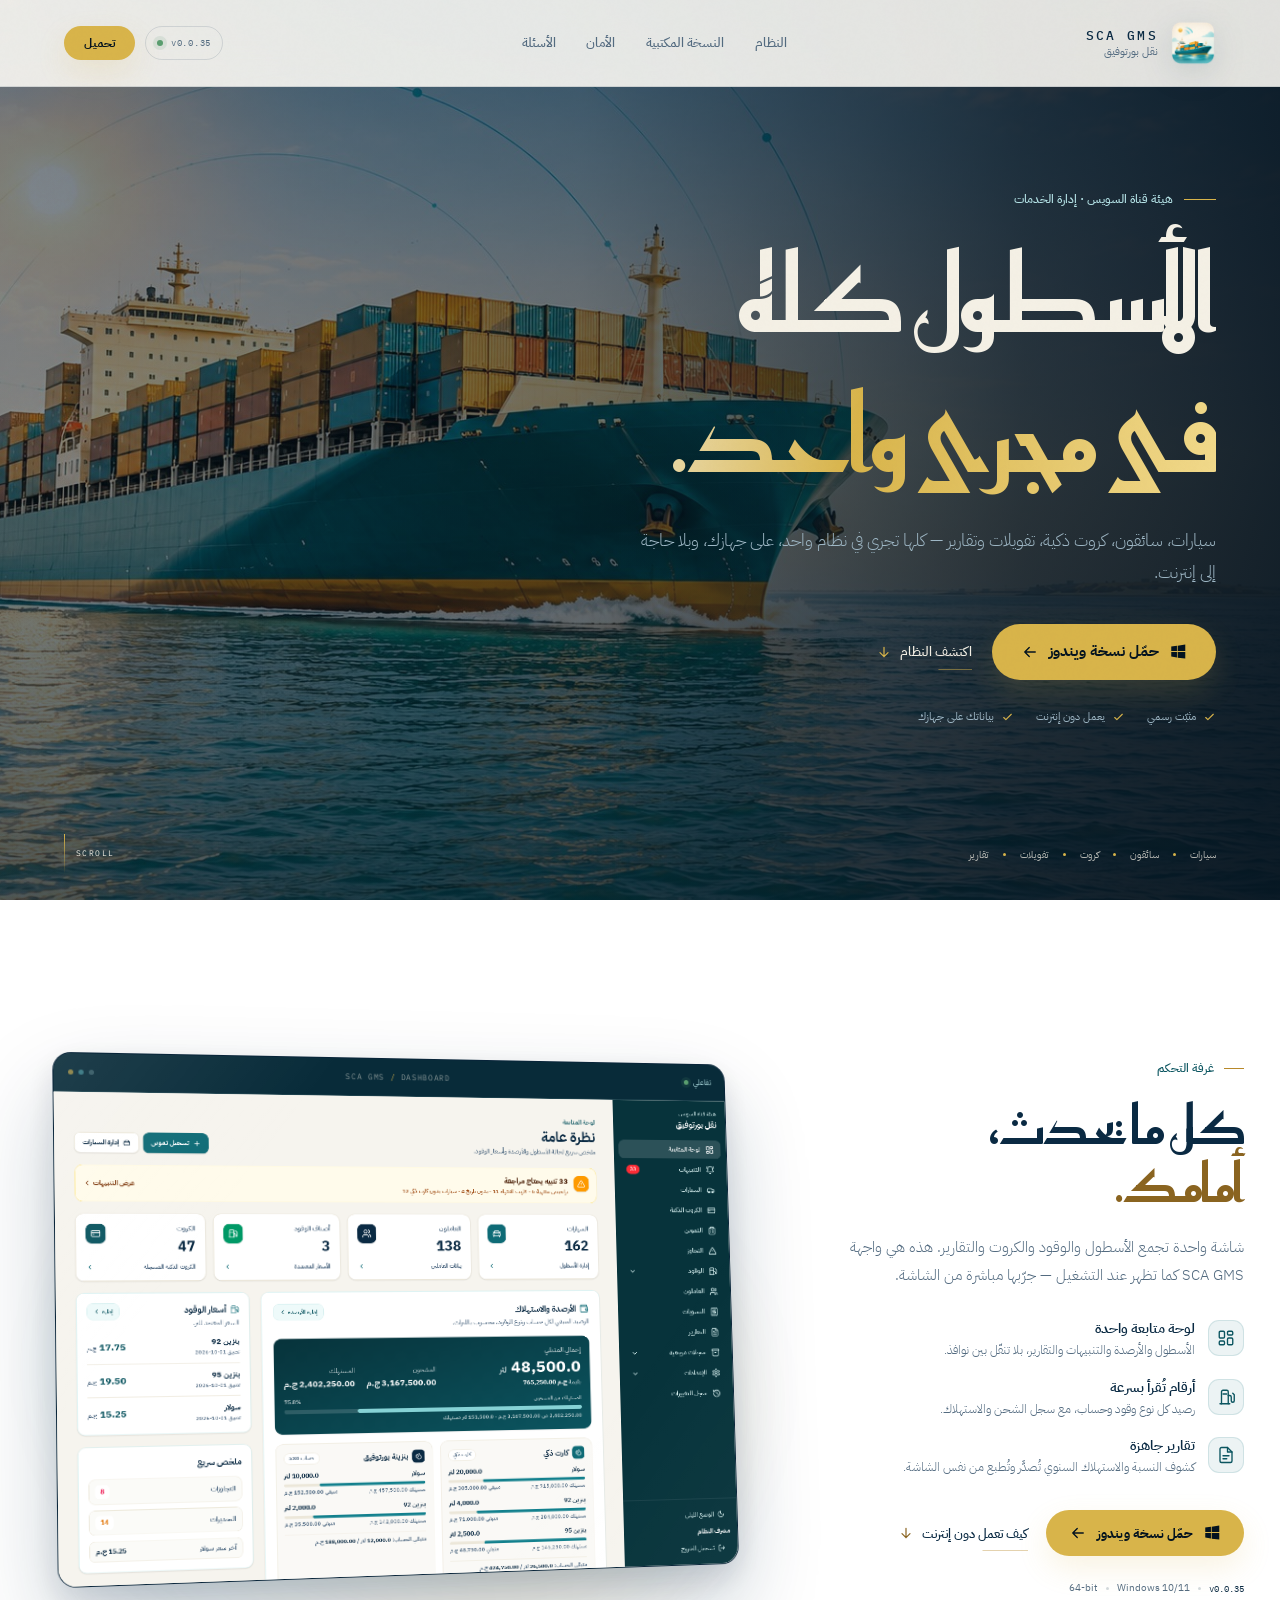
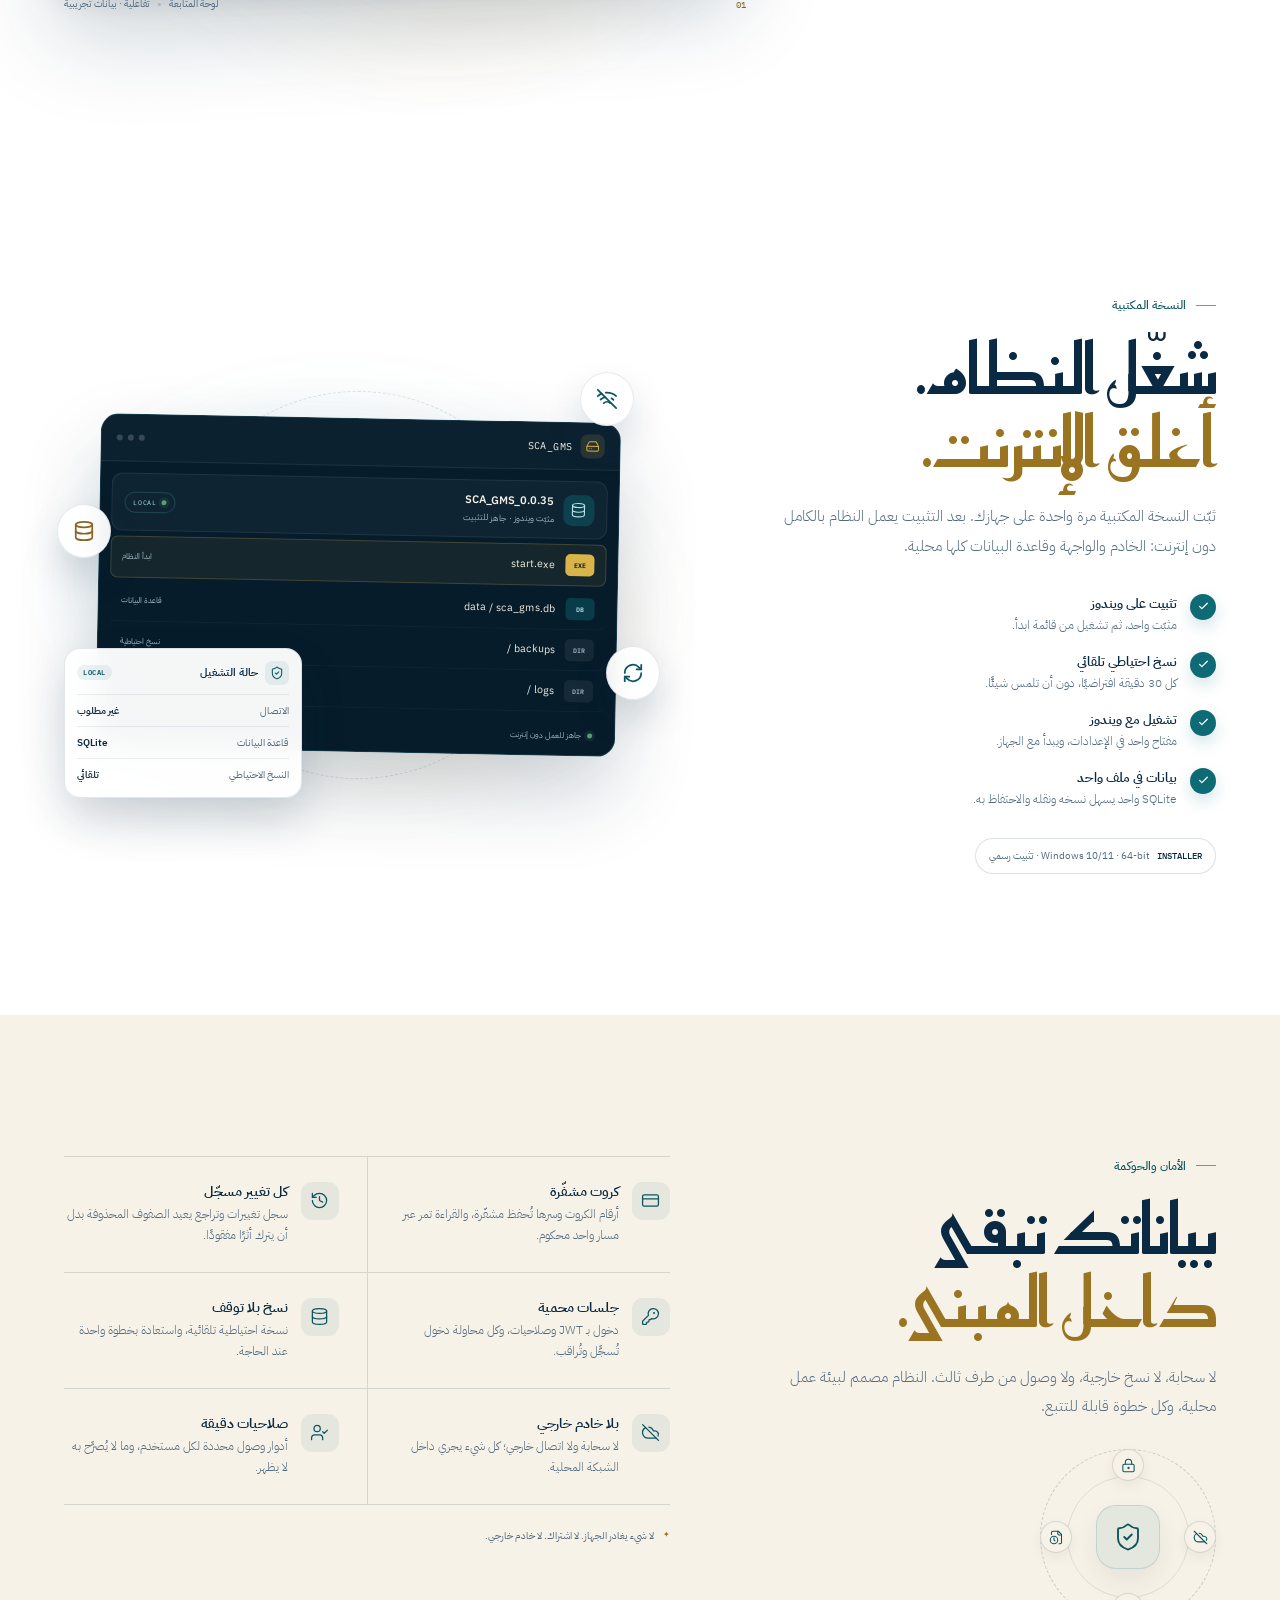
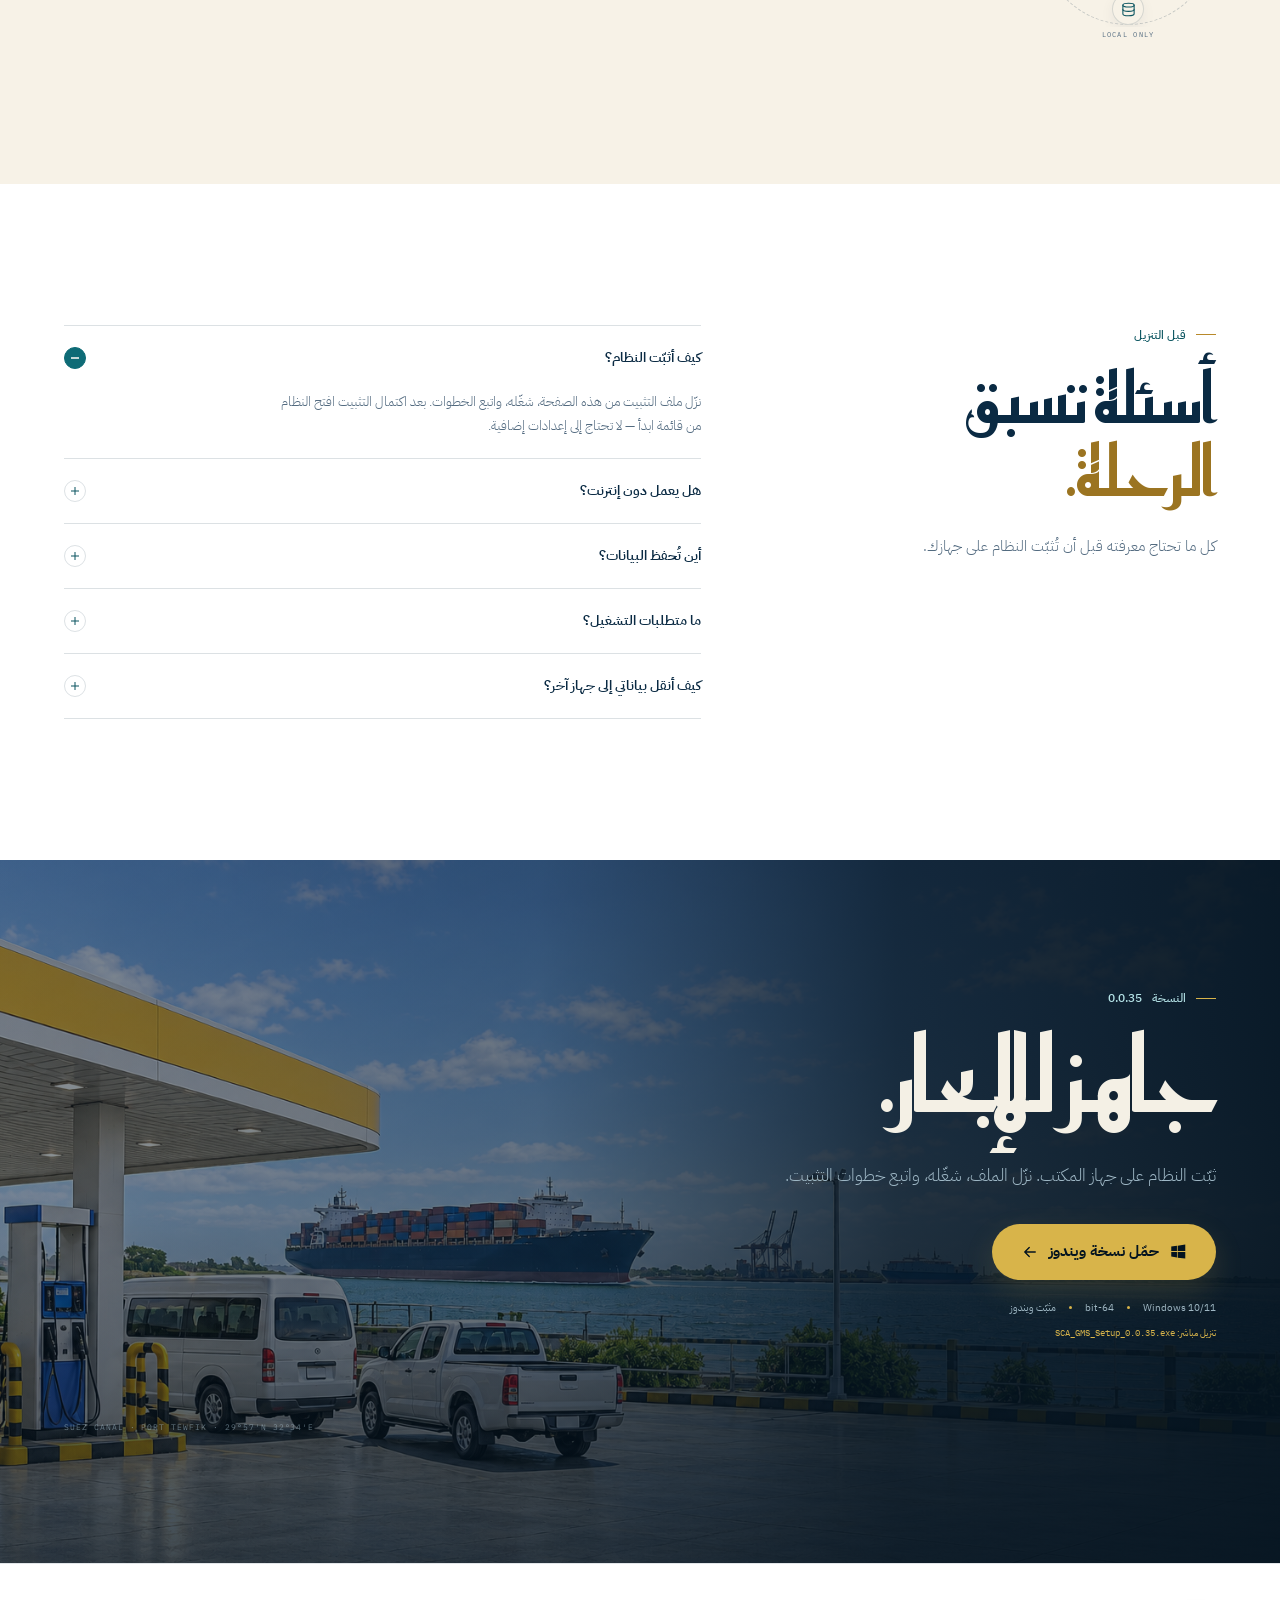
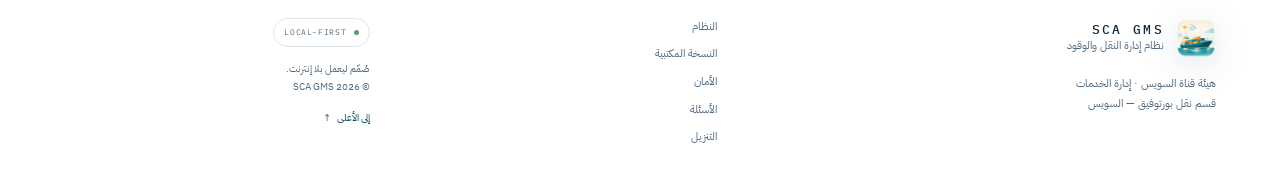
==== commit e930eb6f: "Release v0.0.35" ====
--- a/index.html
+++ b/index.html
@@ -50,8 +50,8 @@
       </nav>
 
       <div class="nav-actions">
-        <span class="version-chip"><i aria-hidden="true"></i> <span data-version>v0.0.34</span></span>
-        <a class="btn btn-small btn-gold" href="download/SCA_GMS_Setup_0.0.34.exe" download data-download>تحميل</a>
+        <span class="version-chip"><i aria-hidden="true"></i> <span data-version>v0.0.35</span></span>
+        <a class="btn btn-small btn-gold" href="download/SCA_GMS_Setup_0.0.35.exe" download data-download>تحميل</a>
         <button class="menu-toggle" type="button" id="menuToggle" aria-expanded="false" aria-controls="mobileMenu" aria-label="فتح القائمة">
           <span></span><span></span>
         </button>
@@ -65,7 +65,7 @@
         <a href="#trust">الأمان</a>
         <a href="#faq">الأسئلة</a>
       </nav>
-      <a class="btn btn-gold" href="download/SCA_GMS_Setup_0.0.34.exe" download data-download>تحميل نسخة ويندوز</a>
+      <a class="btn btn-gold" href="download/SCA_GMS_Setup_0.0.35.exe" download data-download>تحميل نسخة ويندوز</a>
       <p>Windows 10/11 · 64-bit<br /><span>مثبّت ويندوز — تنزيل مباشر.</span></p>
     </div>
   </header>
@@ -97,7 +97,7 @@
             على جهازك، وبلا حاجة إلى إنترنت.
           </p>
           <div class="hero-actions">
-            <a class="btn btn-primary btn-large" href="download/SCA_GMS_Setup_0.0.34.exe" download data-download>
+            <a class="btn btn-primary btn-large" href="download/SCA_GMS_Setup_0.0.35.exe" download data-download>
               <svg viewBox="0 0 24 24" aria-hidden="true" fill="currentColor">
                 <path d="M3 4.7 10.6 3.6v7.2H3V4.7Zm8.6-1.2L21.7 2v8.8H11.6V3.5ZM3 12h7.6v7.2L3 18.1V12Zm8.6 0h10.1v8.8l-10.1-1.3V12Z" />
               </svg>
@@ -177,7 +177,7 @@
           </ul>
 
           <div class="control-actions">
-            <a class="btn btn-primary" href="download/SCA_GMS_Setup_0.0.34.exe" download data-download>
+            <a class="btn btn-primary" href="download/SCA_GMS_Setup_0.0.35.exe" download data-download>
               <svg viewBox="0 0 24 24" aria-hidden="true" fill="currentColor">
                 <path d="M3 4.7 10.6 3.6v7.2H3V4.7Zm8.6-1.2L21.7 2v8.8H11.6V3.5ZM3 12h7.6v7.2L3 18.1V12Zm8.6 0h10.1v8.8l-10.1-1.3V12Z" />
               </svg>
@@ -195,7 +195,7 @@
           </div>
 
           <p class="control-meta">
-            <span class="mono" data-version>v0.0.34</span><i aria-hidden="true"></i>
+            <span class="mono" data-version>v0.0.35</span><i aria-hidden="true"></i>
             <span dir="ltr">Windows 10/11</span><i aria-hidden="true"></i>
             <span dir="ltr">64-bit</span>
           </p>
@@ -269,7 +269,7 @@
                   <span class="window-banner-icon" aria-hidden="true">
                     <svg viewBox="0 0 24 24" fill="none" stroke="currentColor" stroke-width="1.7" stroke-linecap="round" stroke-linejoin="round"><ellipse cx="12" cy="5" rx="9" ry="3" /><path d="M3 5v14a9 3 0 0 0 18 0V5" /><path d="M3 12a9 3 0 0 0 18 0" /></svg>
                   </span>
-                  <span><strong>SCA_GMS_<span data-version data-version-format="plain">0.0.34</span></strong><small>مثبّت ويندوز · جاهز للتثبيت</small></span>
+                  <span><strong>SCA_GMS_<span data-version data-version-format="plain">0.0.35</span></strong><small>مثبّت ويندوز · جاهز للتثبيت</small></span>
                 </div>
                 <span class="window-pill"><i aria-hidden="true"></i> LOCAL</span>
               </div>
@@ -418,10 +418,10 @@
       <div class="download-bg" aria-hidden="true"></div>
       <div class="download-overlay" aria-hidden="true"></div>
       <div class="download-inner">
-        <p class="section-label">النسخة <span data-version data-version-format="plain">0.0.34</span></p>
+        <p class="section-label">النسخة <span data-version data-version-format="plain">0.0.35</span></p>
         <h2>جاهز للإبحار.</h2>
         <p class="download-lead">ثبّت النظام على جهاز المكتب. نزّل الملف، شغّله، واتبع خطوات التثبيت.</p>
-        <a class="btn btn-primary btn-large download-button" href="download/SCA_GMS_Setup_0.0.34.exe" download data-download>
+        <a class="btn btn-primary btn-large download-button" href="download/SCA_GMS_Setup_0.0.35.exe" download data-download>
           <svg viewBox="0 0 24 24" aria-hidden="true" fill="currentColor">
             <path d="M3 4.7 10.6 3.6v7.2H3V4.7Zm8.6-1.2L21.7 2v8.8H11.6V3.5ZM3 12h7.6v7.2L3 18.1V12Zm8.6 0h10.1v8.8l-10.1-1.3V12Z" />
           </svg>
@@ -429,7 +429,7 @@
           <svg class="btn-arrow" viewBox="0 0 24 24" aria-hidden="true" fill="none" stroke="currentColor" stroke-width="1.8" stroke-linecap="round" stroke-linejoin="round"><path d="M19 12H5m6-6-6 6 6 6" /></svg>
         </a>
         <p class="download-meta"><span>Windows 10/11</span><i aria-hidden="true"></i><span>64-bit</span><i aria-hidden="true"></i><span>مثبّت ويندوز</span></p>
-        <p class="download-note">تنزيل مباشر: <span class="mono" data-download-filename>SCA_GMS_Setup_0.0.34.exe</span></p>
+        <p class="download-note">تنزيل مباشر: <span class="mono" data-download-filename>SCA_GMS_Setup_0.0.35.exe</span></p>
         <div class="download-coords mono" aria-hidden="true">SUEZ CANAL · PORT TEWFIK · 29°57′N 32°34′E</div>
       </div>
     </section>
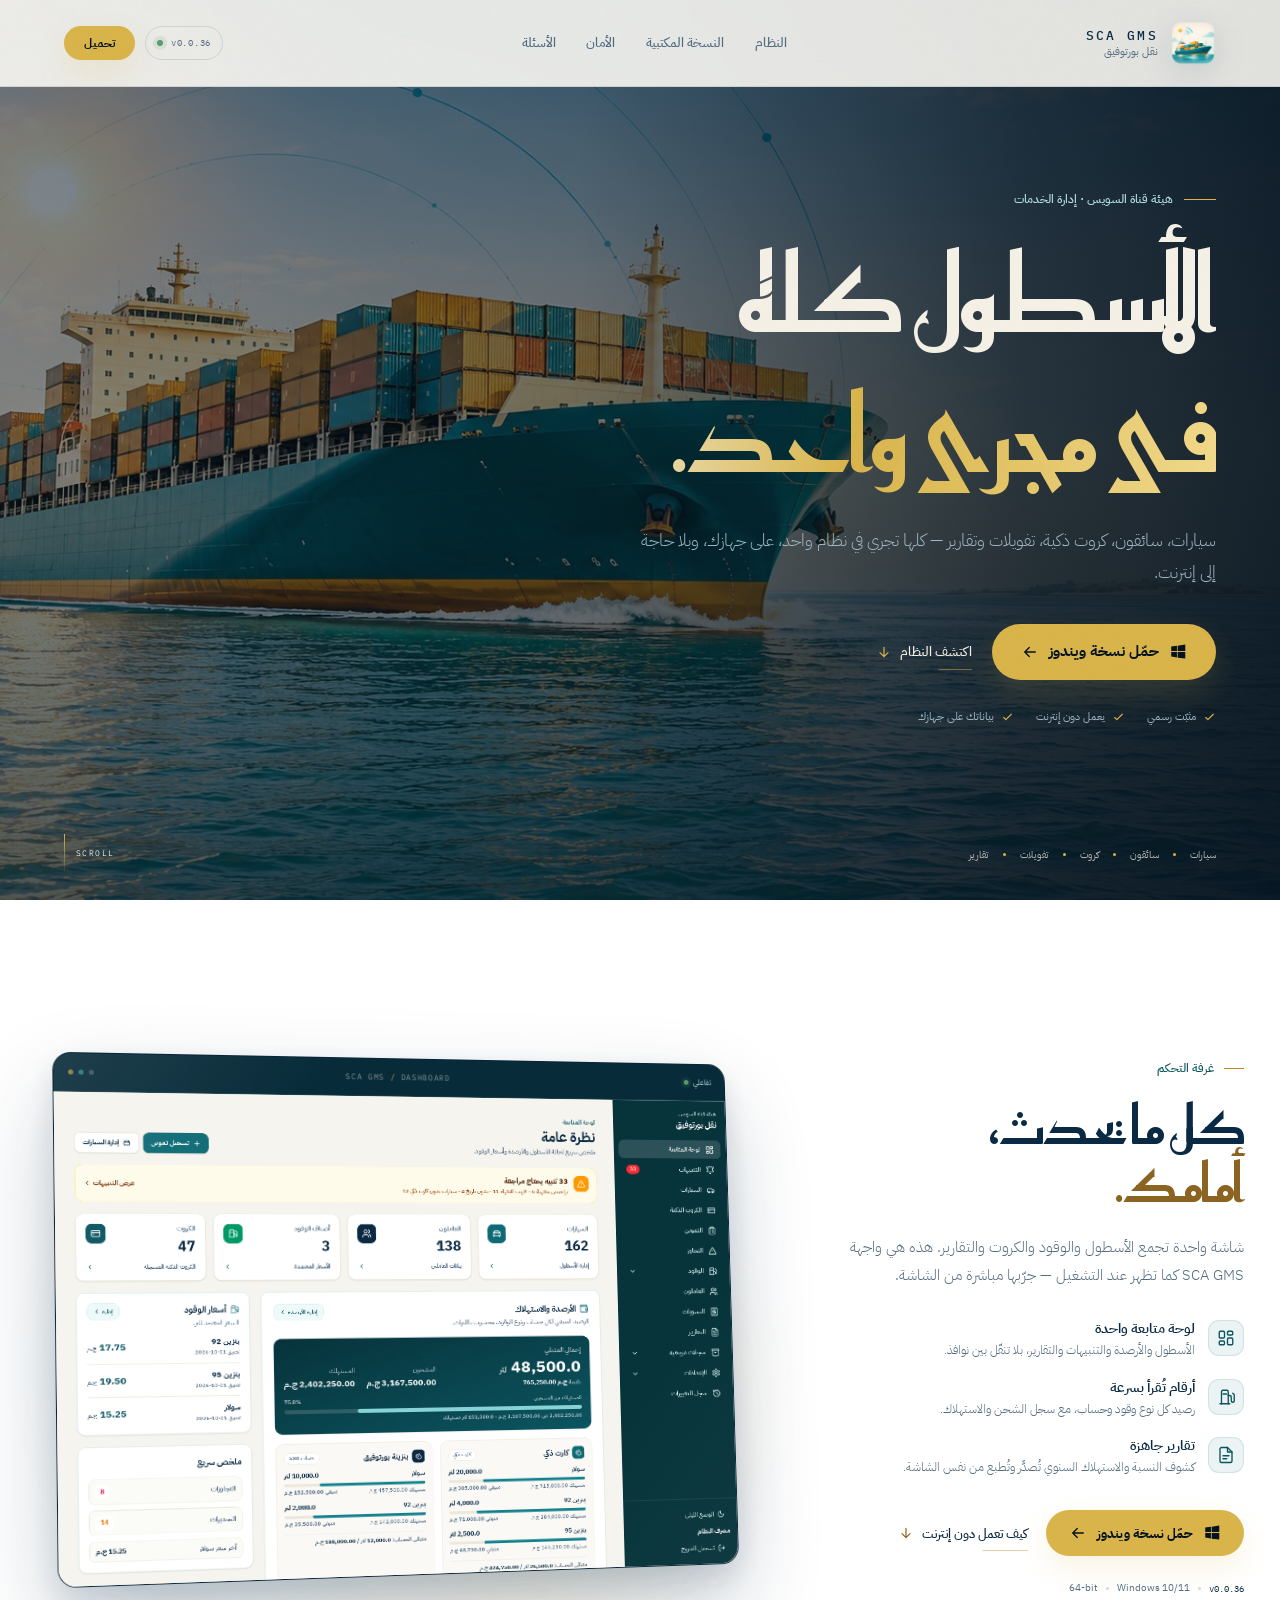
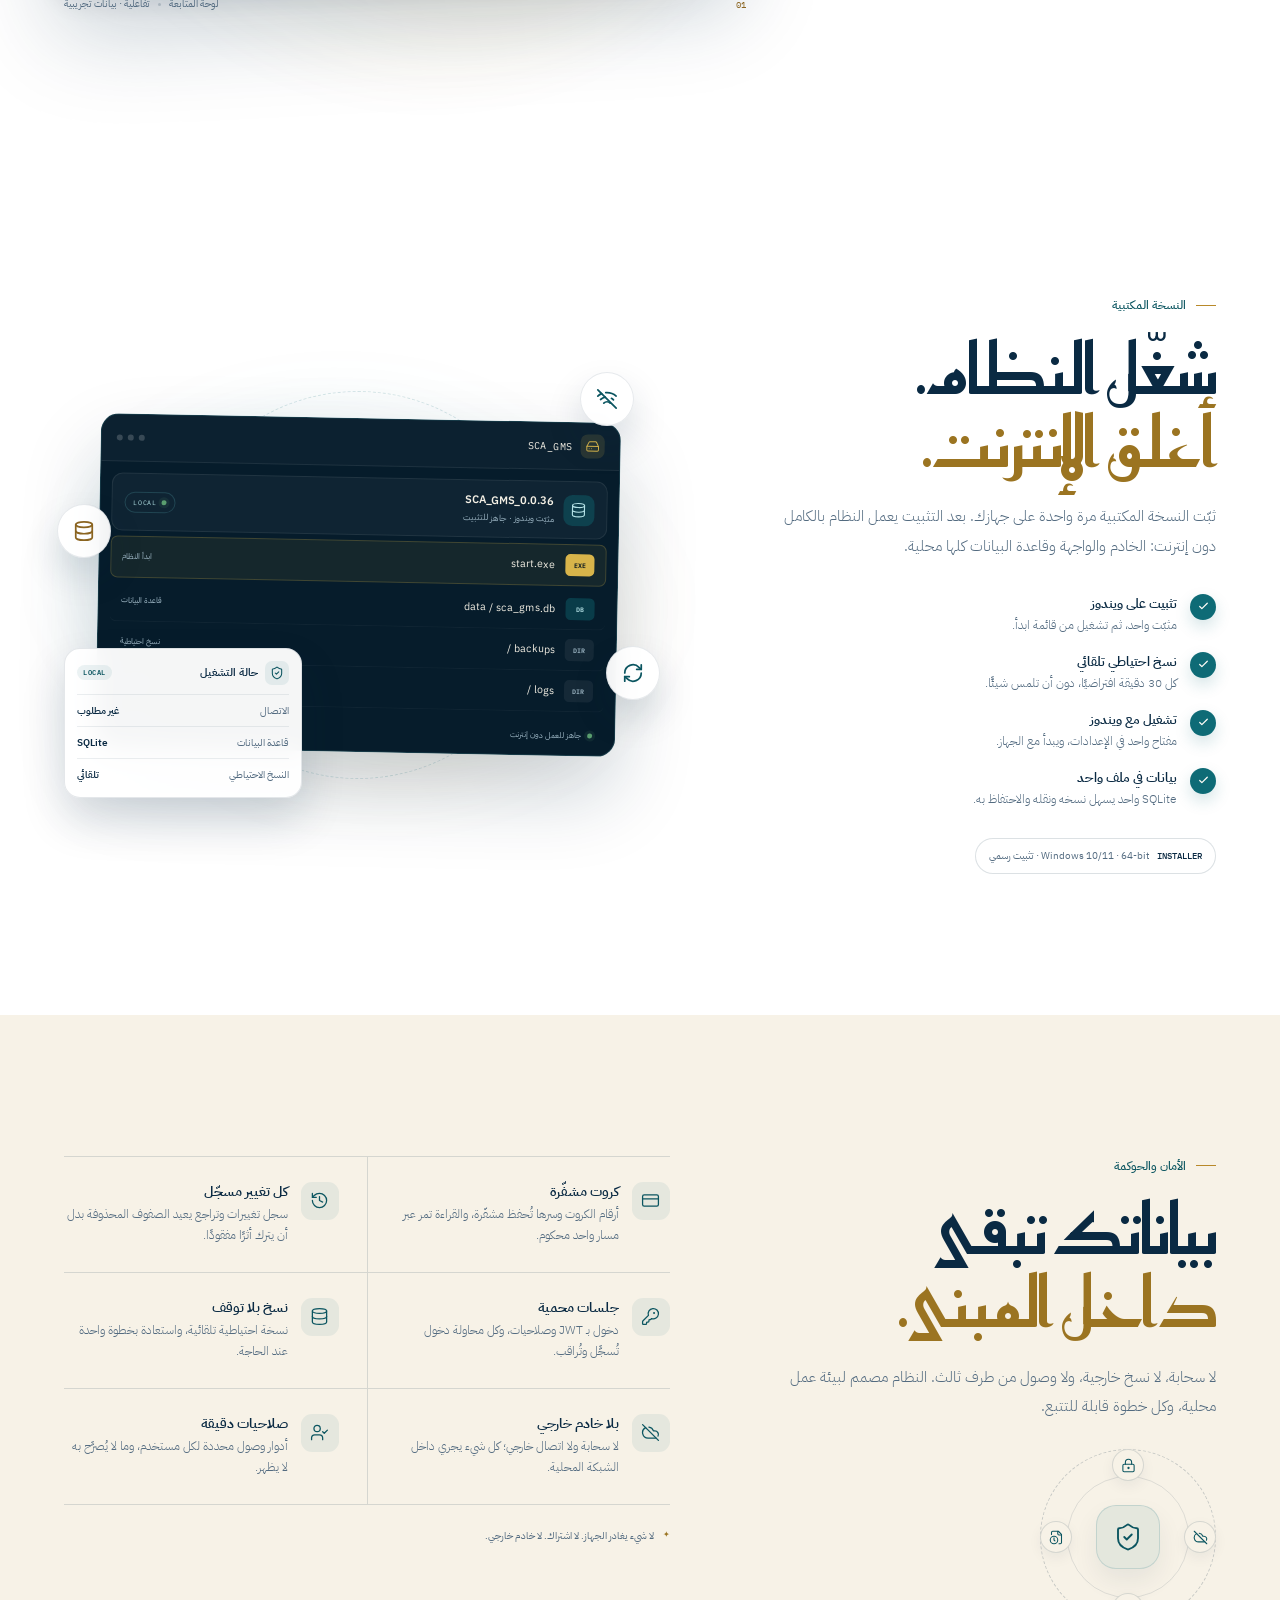
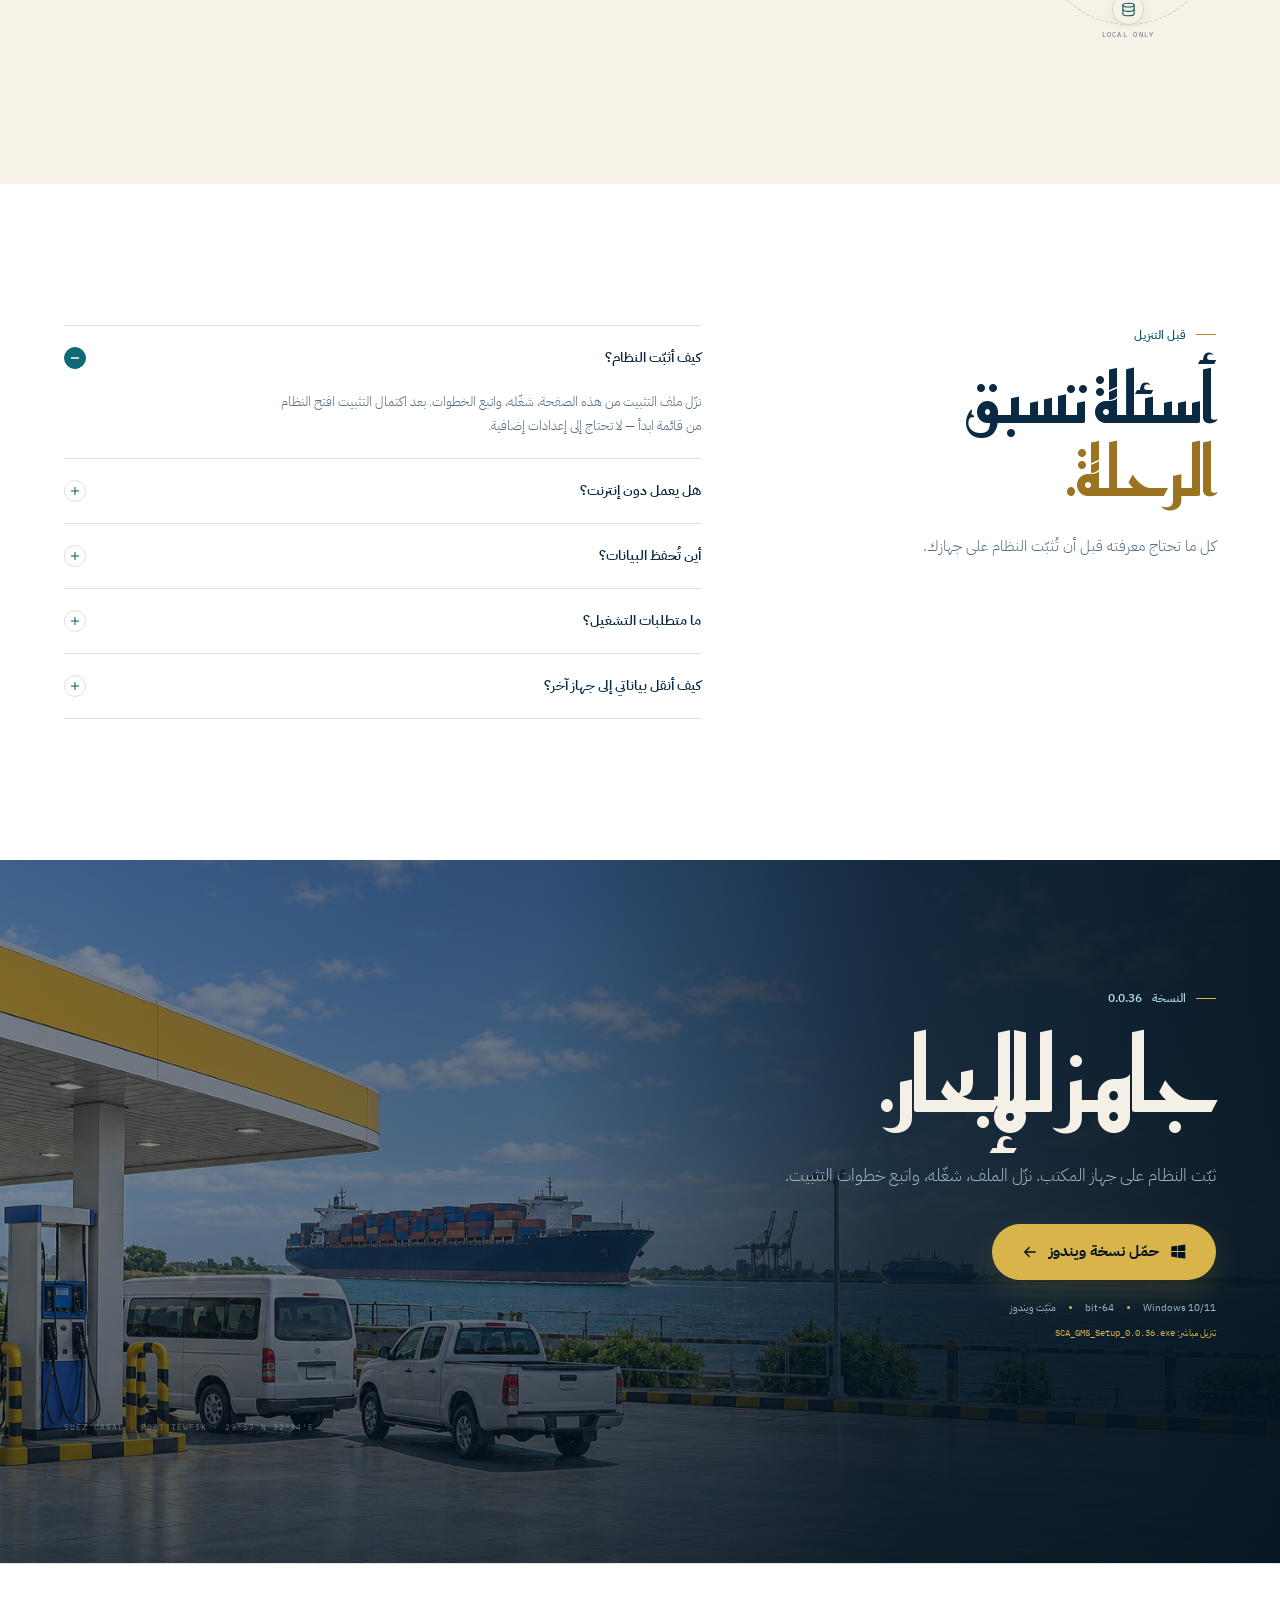
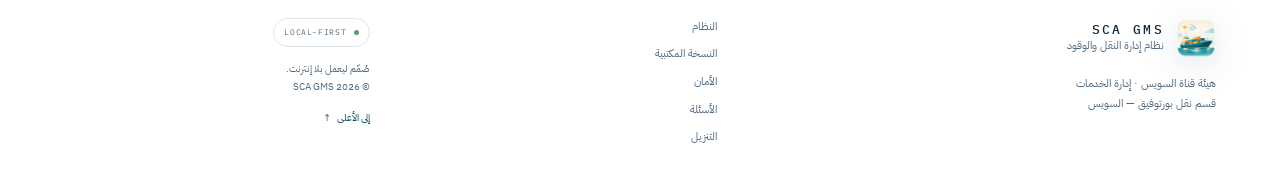
==== commit f7eac125: "Release v0.0.36" ====
--- a/index.html
+++ b/index.html
@@ -50,8 +50,8 @@
       </nav>
 
       <div class="nav-actions">
-        <span class="version-chip"><i aria-hidden="true"></i> <span data-version>v0.0.35</span></span>
-        <a class="btn btn-small btn-gold" href="download/SCA_GMS_Setup_0.0.35.exe" download data-download>تحميل</a>
+        <span class="version-chip"><i aria-hidden="true"></i> <span data-version>v0.0.36</span></span>
+        <a class="btn btn-small btn-gold" href="download/SCA_GMS_Setup_0.0.36.exe" download data-download>تحميل</a>
         <button class="menu-toggle" type="button" id="menuToggle" aria-expanded="false" aria-controls="mobileMenu" aria-label="فتح القائمة">
           <span></span><span></span>
         </button>
@@ -65,7 +65,7 @@
         <a href="#trust">الأمان</a>
         <a href="#faq">الأسئلة</a>
       </nav>
-      <a class="btn btn-gold" href="download/SCA_GMS_Setup_0.0.35.exe" download data-download>تحميل نسخة ويندوز</a>
+      <a class="btn btn-gold" href="download/SCA_GMS_Setup_0.0.36.exe" download data-download>تحميل نسخة ويندوز</a>
       <p>Windows 10/11 · 64-bit<br /><span>مثبّت ويندوز — تنزيل مباشر.</span></p>
     </div>
   </header>
@@ -97,7 +97,7 @@
             على جهازك، وبلا حاجة إلى إنترنت.
           </p>
           <div class="hero-actions">
-            <a class="btn btn-primary btn-large" href="download/SCA_GMS_Setup_0.0.35.exe" download data-download>
+            <a class="btn btn-primary btn-large" href="download/SCA_GMS_Setup_0.0.36.exe" download data-download>
               <svg viewBox="0 0 24 24" aria-hidden="true" fill="currentColor">
                 <path d="M3 4.7 10.6 3.6v7.2H3V4.7Zm8.6-1.2L21.7 2v8.8H11.6V3.5ZM3 12h7.6v7.2L3 18.1V12Zm8.6 0h10.1v8.8l-10.1-1.3V12Z" />
               </svg>
@@ -177,7 +177,7 @@
           </ul>
 
           <div class="control-actions">
-            <a class="btn btn-primary" href="download/SCA_GMS_Setup_0.0.35.exe" download data-download>
+            <a class="btn btn-primary" href="download/SCA_GMS_Setup_0.0.36.exe" download data-download>
               <svg viewBox="0 0 24 24" aria-hidden="true" fill="currentColor">
                 <path d="M3 4.7 10.6 3.6v7.2H3V4.7Zm8.6-1.2L21.7 2v8.8H11.6V3.5ZM3 12h7.6v7.2L3 18.1V12Zm8.6 0h10.1v8.8l-10.1-1.3V12Z" />
               </svg>
@@ -195,7 +195,7 @@
           </div>
 
           <p class="control-meta">
-            <span class="mono" data-version>v0.0.35</span><i aria-hidden="true"></i>
+            <span class="mono" data-version>v0.0.36</span><i aria-hidden="true"></i>
             <span dir="ltr">Windows 10/11</span><i aria-hidden="true"></i>
             <span dir="ltr">64-bit</span>
           </p>
@@ -269,7 +269,7 @@
                   <span class="window-banner-icon" aria-hidden="true">
                     <svg viewBox="0 0 24 24" fill="none" stroke="currentColor" stroke-width="1.7" stroke-linecap="round" stroke-linejoin="round"><ellipse cx="12" cy="5" rx="9" ry="3" /><path d="M3 5v14a9 3 0 0 0 18 0V5" /><path d="M3 12a9 3 0 0 0 18 0" /></svg>
                   </span>
-                  <span><strong>SCA_GMS_<span data-version data-version-format="plain">0.0.35</span></strong><small>مثبّت ويندوز · جاهز للتثبيت</small></span>
+                  <span><strong>SCA_GMS_<span data-version data-version-format="plain">0.0.36</span></strong><small>مثبّت ويندوز · جاهز للتثبيت</small></span>
                 </div>
                 <span class="window-pill"><i aria-hidden="true"></i> LOCAL</span>
               </div>
@@ -418,10 +418,10 @@
       <div class="download-bg" aria-hidden="true"></div>
       <div class="download-overlay" aria-hidden="true"></div>
       <div class="download-inner">
-        <p class="section-label">النسخة <span data-version data-version-format="plain">0.0.35</span></p>
+        <p class="section-label">النسخة <span data-version data-version-format="plain">0.0.36</span></p>
         <h2>جاهز للإبحار.</h2>
         <p class="download-lead">ثبّت النظام على جهاز المكتب. نزّل الملف، شغّله، واتبع خطوات التثبيت.</p>
-        <a class="btn btn-primary btn-large download-button" href="download/SCA_GMS_Setup_0.0.35.exe" download data-download>
+        <a class="btn btn-primary btn-large download-button" href="download/SCA_GMS_Setup_0.0.36.exe" download data-download>
           <svg viewBox="0 0 24 24" aria-hidden="true" fill="currentColor">
             <path d="M3 4.7 10.6 3.6v7.2H3V4.7Zm8.6-1.2L21.7 2v8.8H11.6V3.5ZM3 12h7.6v7.2L3 18.1V12Zm8.6 0h10.1v8.8l-10.1-1.3V12Z" />
           </svg>
@@ -429,7 +429,7 @@
           <svg class="btn-arrow" viewBox="0 0 24 24" aria-hidden="true" fill="none" stroke="currentColor" stroke-width="1.8" stroke-linecap="round" stroke-linejoin="round"><path d="M19 12H5m6-6-6 6 6 6" /></svg>
         </a>
         <p class="download-meta"><span>Windows 10/11</span><i aria-hidden="true"></i><span>64-bit</span><i aria-hidden="true"></i><span>مثبّت ويندوز</span></p>
-        <p class="download-note">تنزيل مباشر: <span class="mono" data-download-filename>SCA_GMS_Setup_0.0.35.exe</span></p>
+        <p class="download-note">تنزيل مباشر: <span class="mono" data-download-filename>SCA_GMS_Setup_0.0.36.exe</span></p>
         <div class="download-coords mono" aria-hidden="true">SUEZ CANAL · PORT TEWFIK · 29°57′N 32°34′E</div>
       </div>
     </section>
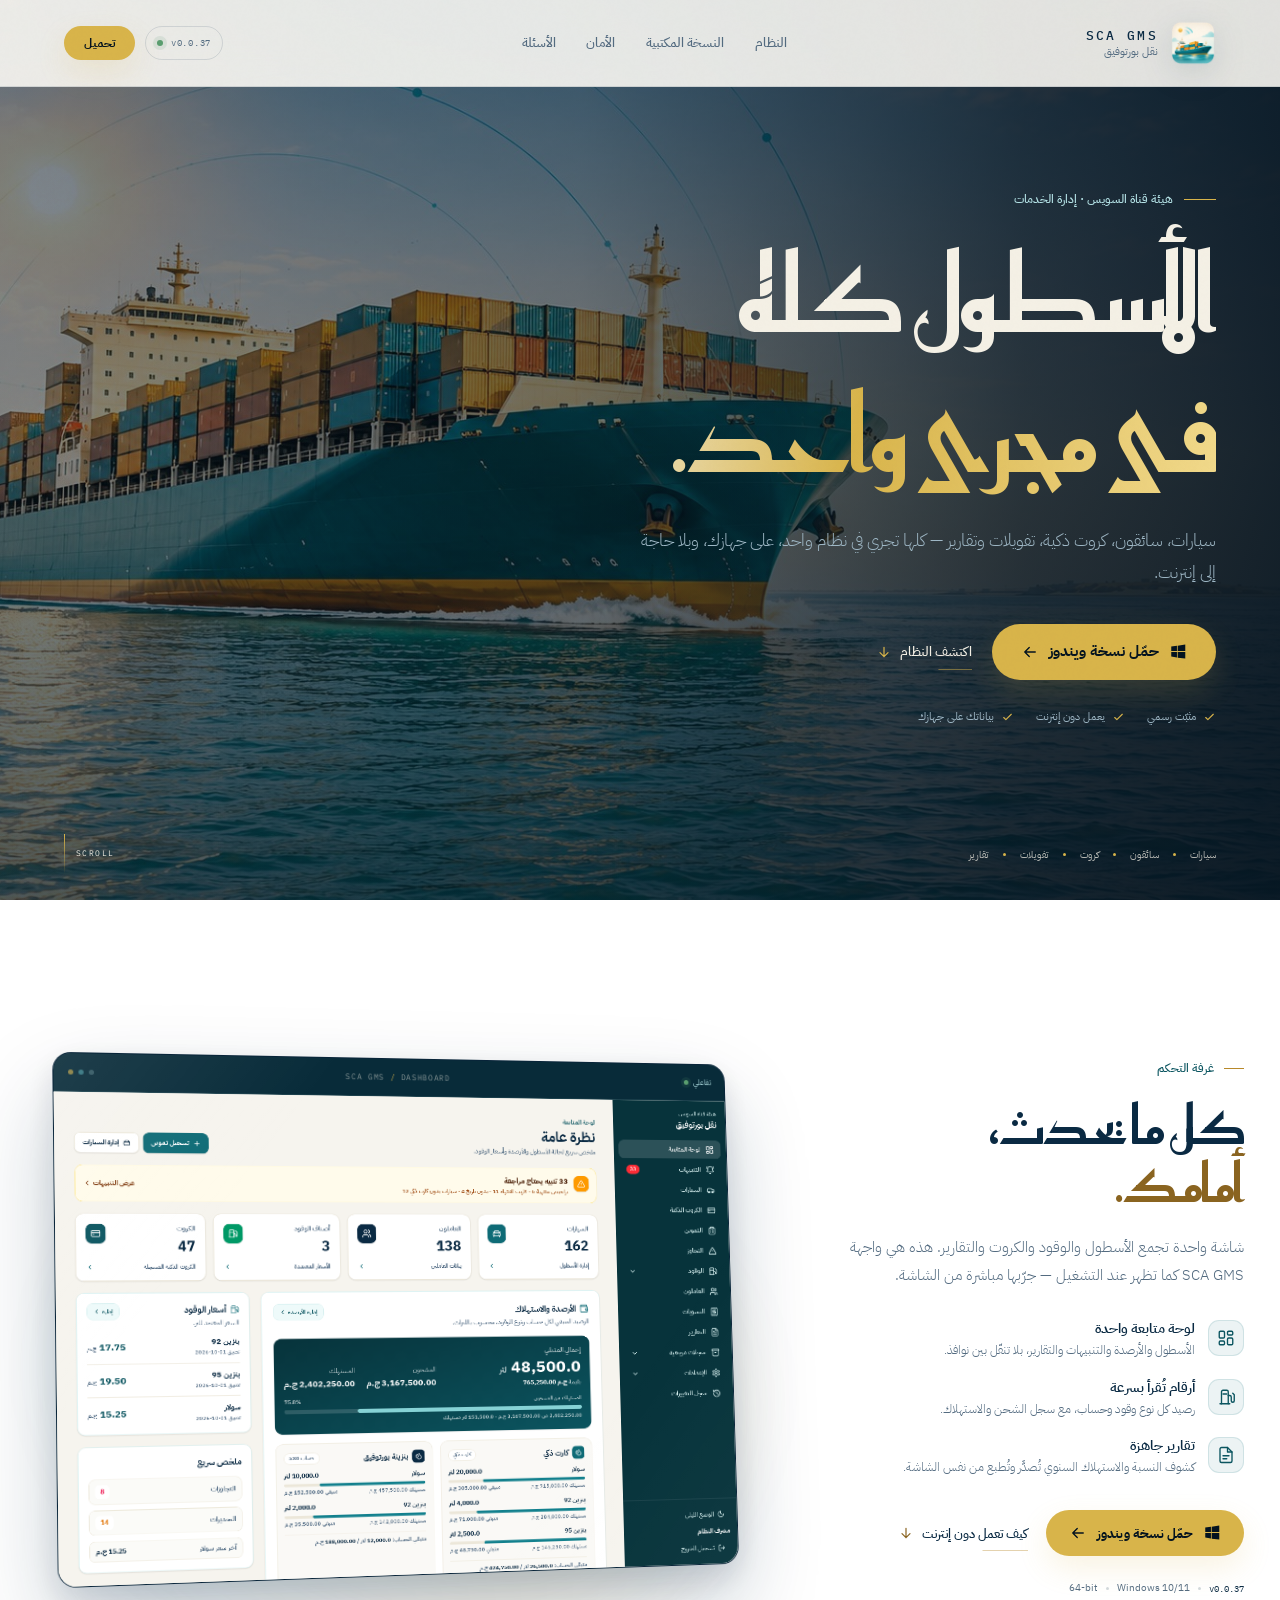
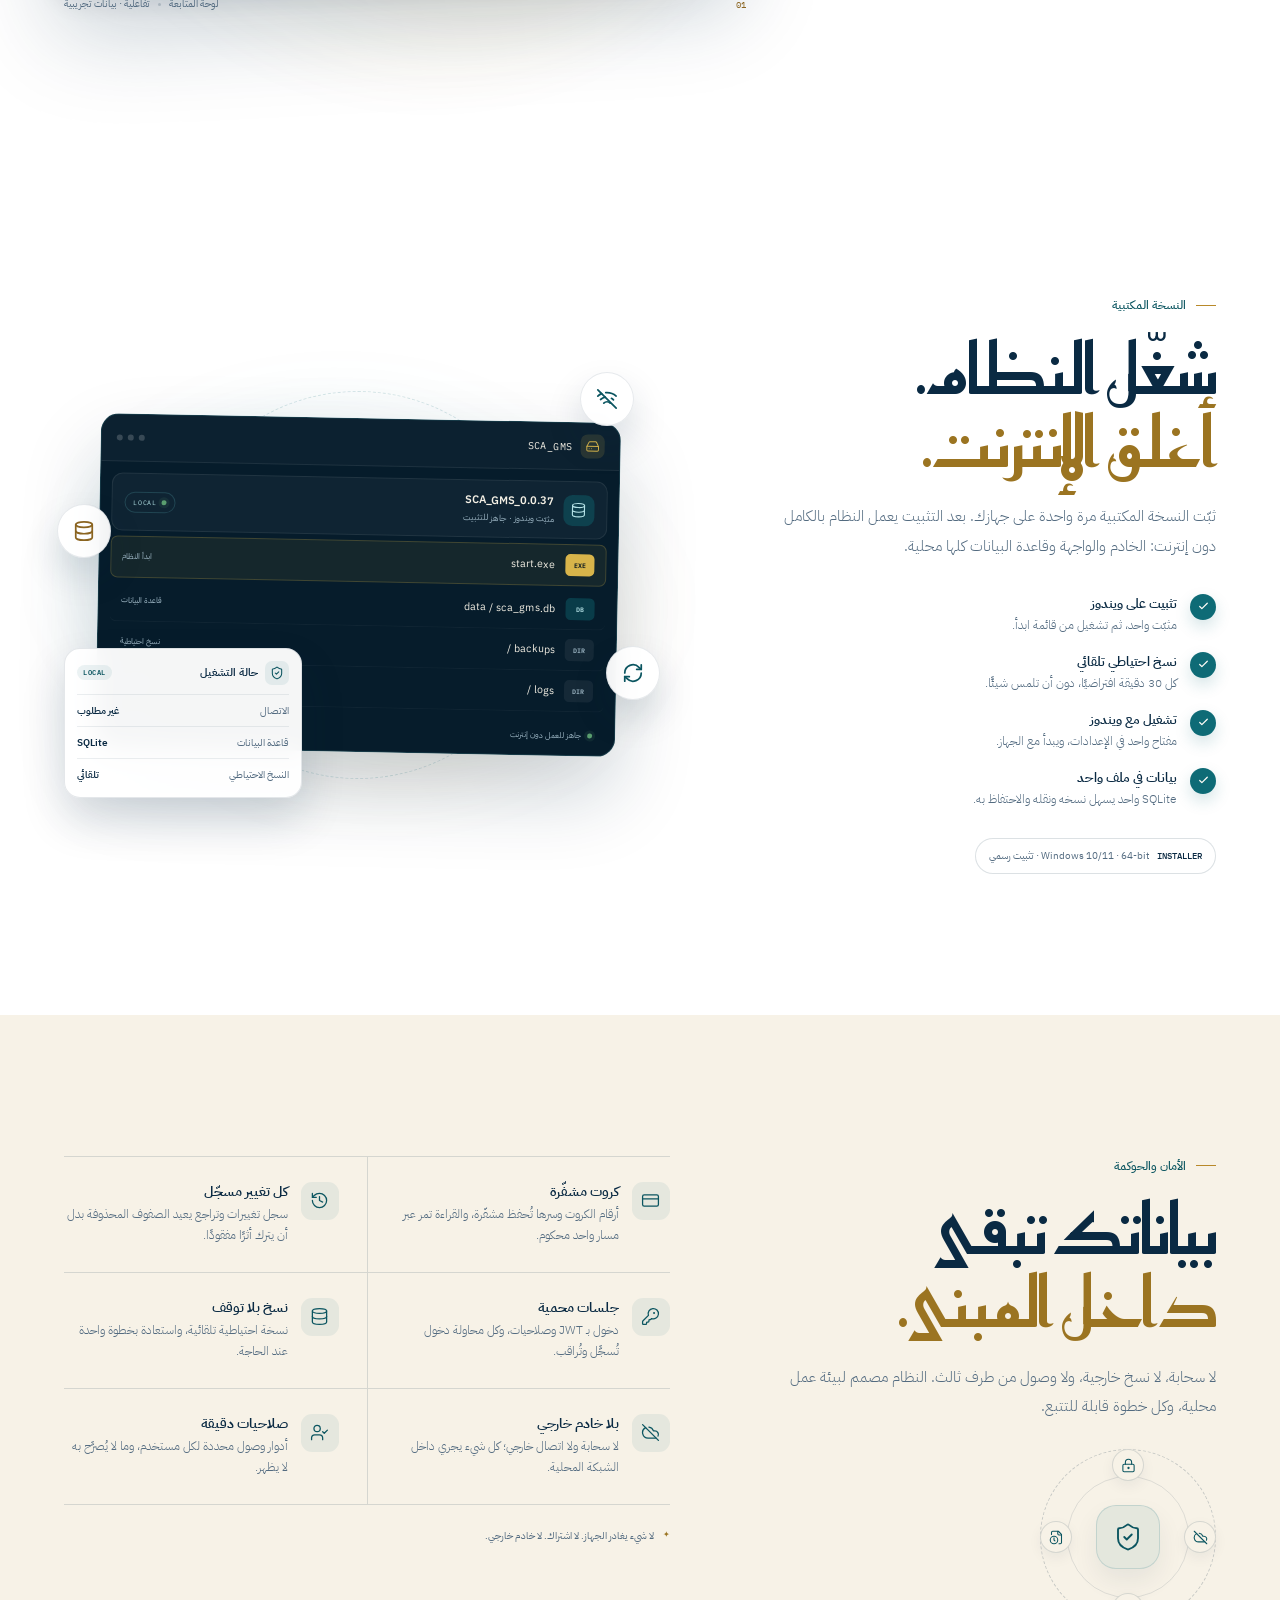
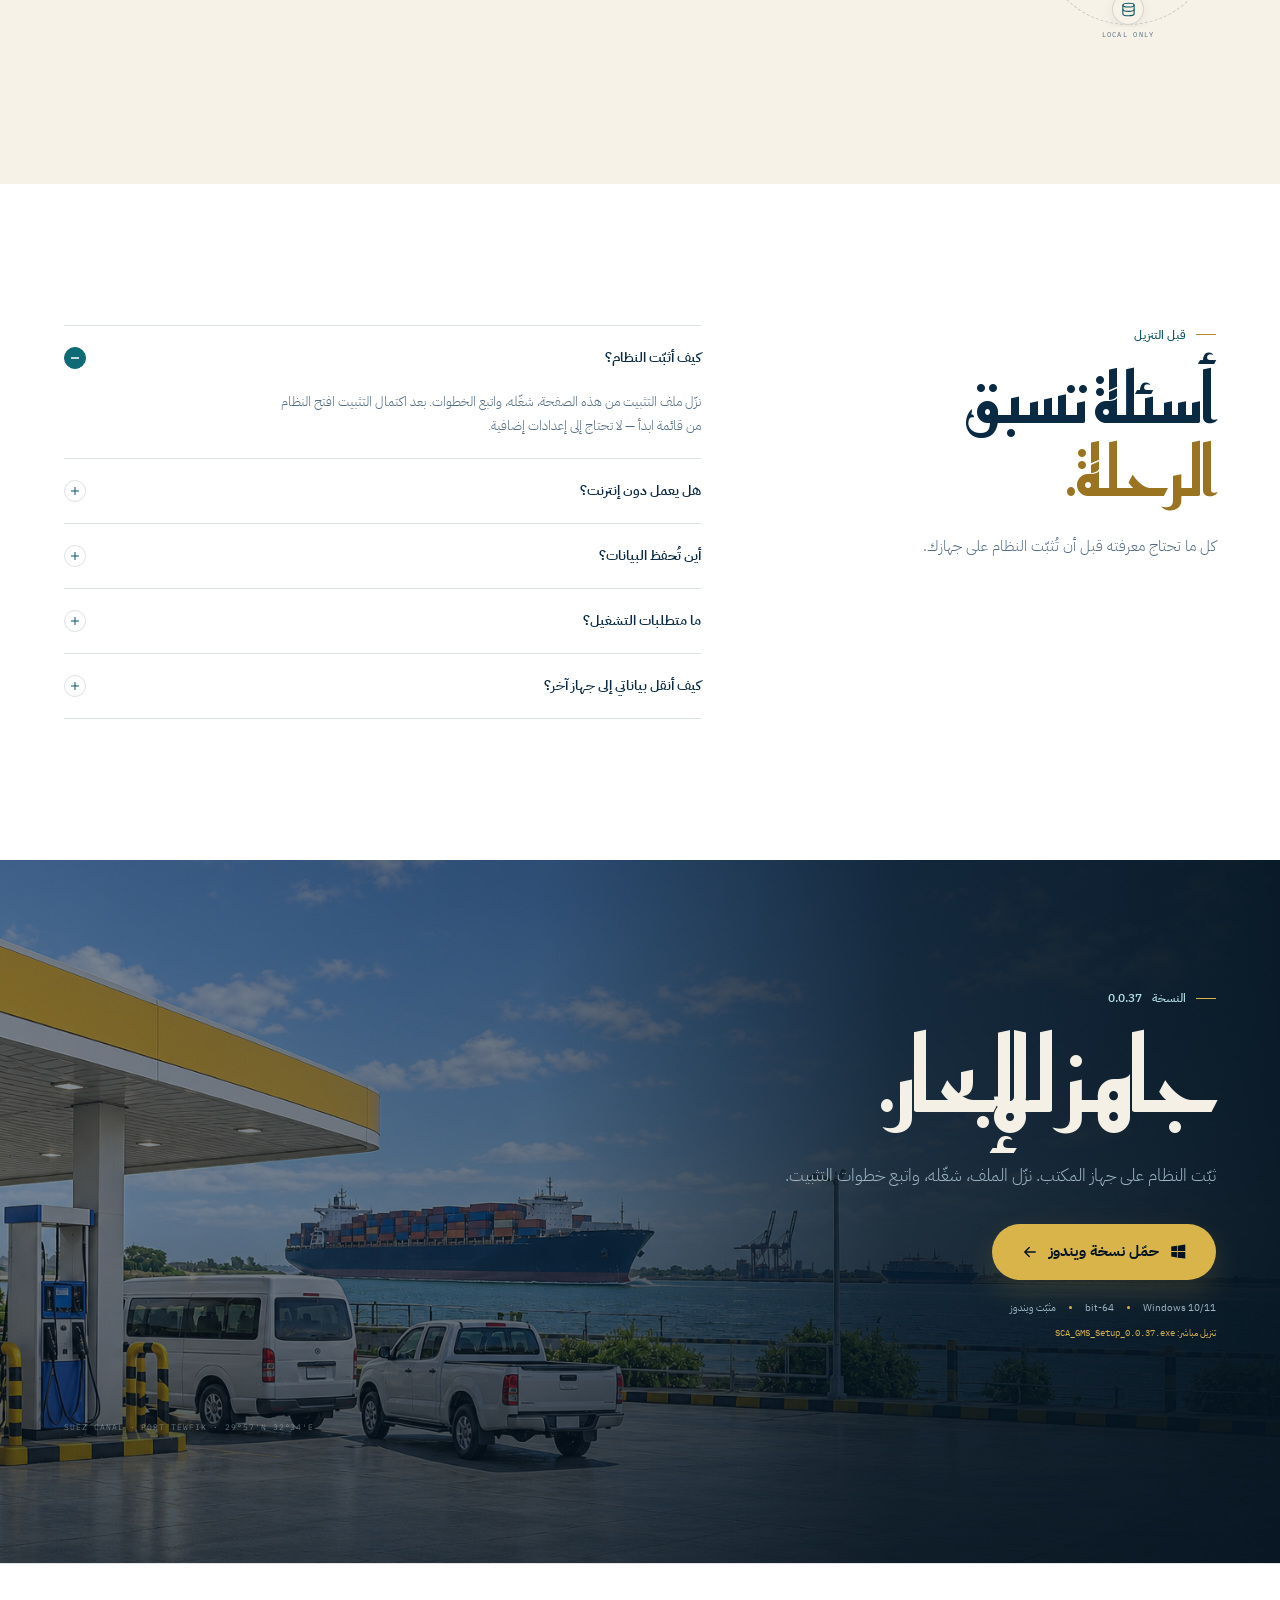
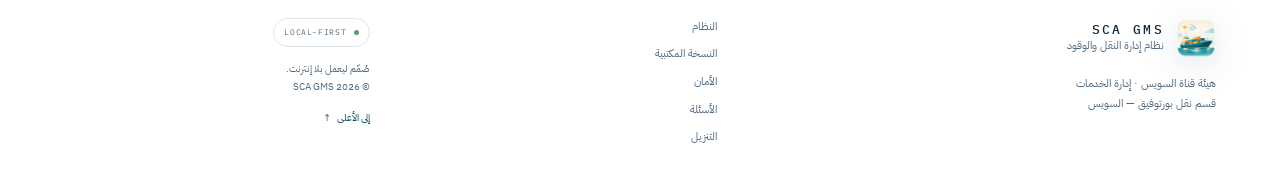
==== commit 09154f19: "Release v0.0.37" ====
--- a/index.html
+++ b/index.html
@@ -50,8 +50,8 @@
       </nav>
 
       <div class="nav-actions">
-        <span class="version-chip"><i aria-hidden="true"></i> <span data-version>v0.0.36</span></span>
-        <a class="btn btn-small btn-gold" href="download/SCA_GMS_Setup_0.0.36.exe" download data-download>تحميل</a>
+        <span class="version-chip"><i aria-hidden="true"></i> <span data-version>v0.0.37</span></span>
+        <a class="btn btn-small btn-gold" href="download/SCA_GMS_Setup_0.0.37.exe" download data-download>تحميل</a>
         <button class="menu-toggle" type="button" id="menuToggle" aria-expanded="false" aria-controls="mobileMenu" aria-label="فتح القائمة">
           <span></span><span></span>
         </button>
@@ -65,7 +65,7 @@
         <a href="#trust">الأمان</a>
         <a href="#faq">الأسئلة</a>
       </nav>
-      <a class="btn btn-gold" href="download/SCA_GMS_Setup_0.0.36.exe" download data-download>تحميل نسخة ويندوز</a>
+      <a class="btn btn-gold" href="download/SCA_GMS_Setup_0.0.37.exe" download data-download>تحميل نسخة ويندوز</a>
       <p>Windows 10/11 · 64-bit<br /><span>مثبّت ويندوز — تنزيل مباشر.</span></p>
     </div>
   </header>
@@ -97,7 +97,7 @@
             على جهازك، وبلا حاجة إلى إنترنت.
           </p>
           <div class="hero-actions">
-            <a class="btn btn-primary btn-large" href="download/SCA_GMS_Setup_0.0.36.exe" download data-download>
+            <a class="btn btn-primary btn-large" href="download/SCA_GMS_Setup_0.0.37.exe" download data-download>
               <svg viewBox="0 0 24 24" aria-hidden="true" fill="currentColor">
                 <path d="M3 4.7 10.6 3.6v7.2H3V4.7Zm8.6-1.2L21.7 2v8.8H11.6V3.5ZM3 12h7.6v7.2L3 18.1V12Zm8.6 0h10.1v8.8l-10.1-1.3V12Z" />
               </svg>
@@ -177,7 +177,7 @@
           </ul>
 
           <div class="control-actions">
-            <a class="btn btn-primary" href="download/SCA_GMS_Setup_0.0.36.exe" download data-download>
+            <a class="btn btn-primary" href="download/SCA_GMS_Setup_0.0.37.exe" download data-download>
               <svg viewBox="0 0 24 24" aria-hidden="true" fill="currentColor">
                 <path d="M3 4.7 10.6 3.6v7.2H3V4.7Zm8.6-1.2L21.7 2v8.8H11.6V3.5ZM3 12h7.6v7.2L3 18.1V12Zm8.6 0h10.1v8.8l-10.1-1.3V12Z" />
               </svg>
@@ -195,7 +195,7 @@
           </div>
 
           <p class="control-meta">
-            <span class="mono" data-version>v0.0.36</span><i aria-hidden="true"></i>
+            <span class="mono" data-version>v0.0.37</span><i aria-hidden="true"></i>
             <span dir="ltr">Windows 10/11</span><i aria-hidden="true"></i>
             <span dir="ltr">64-bit</span>
           </p>
@@ -269,7 +269,7 @@
                   <span class="window-banner-icon" aria-hidden="true">
                     <svg viewBox="0 0 24 24" fill="none" stroke="currentColor" stroke-width="1.7" stroke-linecap="round" stroke-linejoin="round"><ellipse cx="12" cy="5" rx="9" ry="3" /><path d="M3 5v14a9 3 0 0 0 18 0V5" /><path d="M3 12a9 3 0 0 0 18 0" /></svg>
                   </span>
-                  <span><strong>SCA_GMS_<span data-version data-version-format="plain">0.0.36</span></strong><small>مثبّت ويندوز · جاهز للتثبيت</small></span>
+                  <span><strong>SCA_GMS_<span data-version data-version-format="plain">0.0.37</span></strong><small>مثبّت ويندوز · جاهز للتثبيت</small></span>
                 </div>
                 <span class="window-pill"><i aria-hidden="true"></i> LOCAL</span>
               </div>
@@ -418,10 +418,10 @@
       <div class="download-bg" aria-hidden="true"></div>
       <div class="download-overlay" aria-hidden="true"></div>
       <div class="download-inner">
-        <p class="section-label">النسخة <span data-version data-version-format="plain">0.0.36</span></p>
+        <p class="section-label">النسخة <span data-version data-version-format="plain">0.0.37</span></p>
         <h2>جاهز للإبحار.</h2>
         <p class="download-lead">ثبّت النظام على جهاز المكتب. نزّل الملف، شغّله، واتبع خطوات التثبيت.</p>
-        <a class="btn btn-primary btn-large download-button" href="download/SCA_GMS_Setup_0.0.36.exe" download data-download>
+        <a class="btn btn-primary btn-large download-button" href="download/SCA_GMS_Setup_0.0.37.exe" download data-download>
           <svg viewBox="0 0 24 24" aria-hidden="true" fill="currentColor">
             <path d="M3 4.7 10.6 3.6v7.2H3V4.7Zm8.6-1.2L21.7 2v8.8H11.6V3.5ZM3 12h7.6v7.2L3 18.1V12Zm8.6 0h10.1v8.8l-10.1-1.3V12Z" />
           </svg>
@@ -429,7 +429,7 @@
           <svg class="btn-arrow" viewBox="0 0 24 24" aria-hidden="true" fill="none" stroke="currentColor" stroke-width="1.8" stroke-linecap="round" stroke-linejoin="round"><path d="M19 12H5m6-6-6 6 6 6" /></svg>
         </a>
         <p class="download-meta"><span>Windows 10/11</span><i aria-hidden="true"></i><span>64-bit</span><i aria-hidden="true"></i><span>مثبّت ويندوز</span></p>
-        <p class="download-note">تنزيل مباشر: <span class="mono" data-download-filename>SCA_GMS_Setup_0.0.36.exe</span></p>
+        <p class="download-note">تنزيل مباشر: <span class="mono" data-download-filename>SCA_GMS_Setup_0.0.37.exe</span></p>
         <div class="download-coords mono" aria-hidden="true">SUEZ CANAL · PORT TEWFIK · 29°57′N 32°34′E</div>
       </div>
     </section>
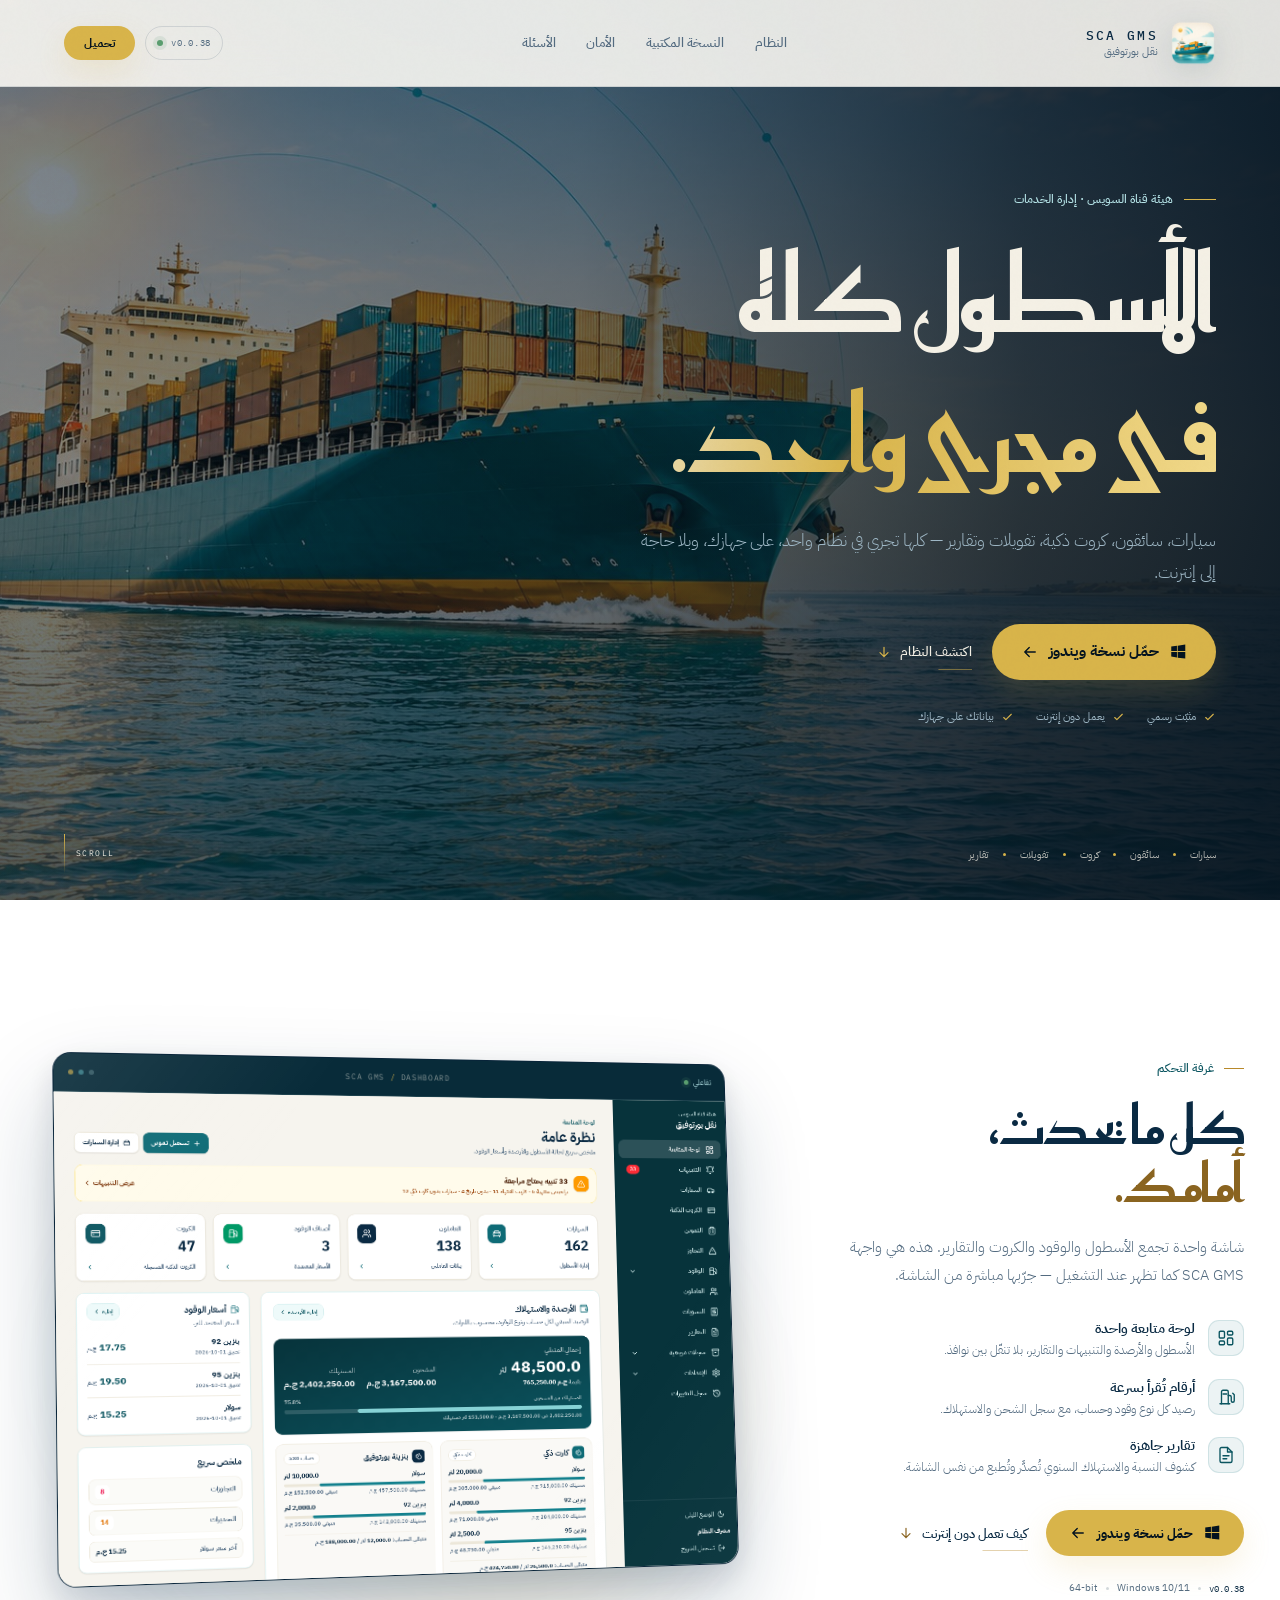
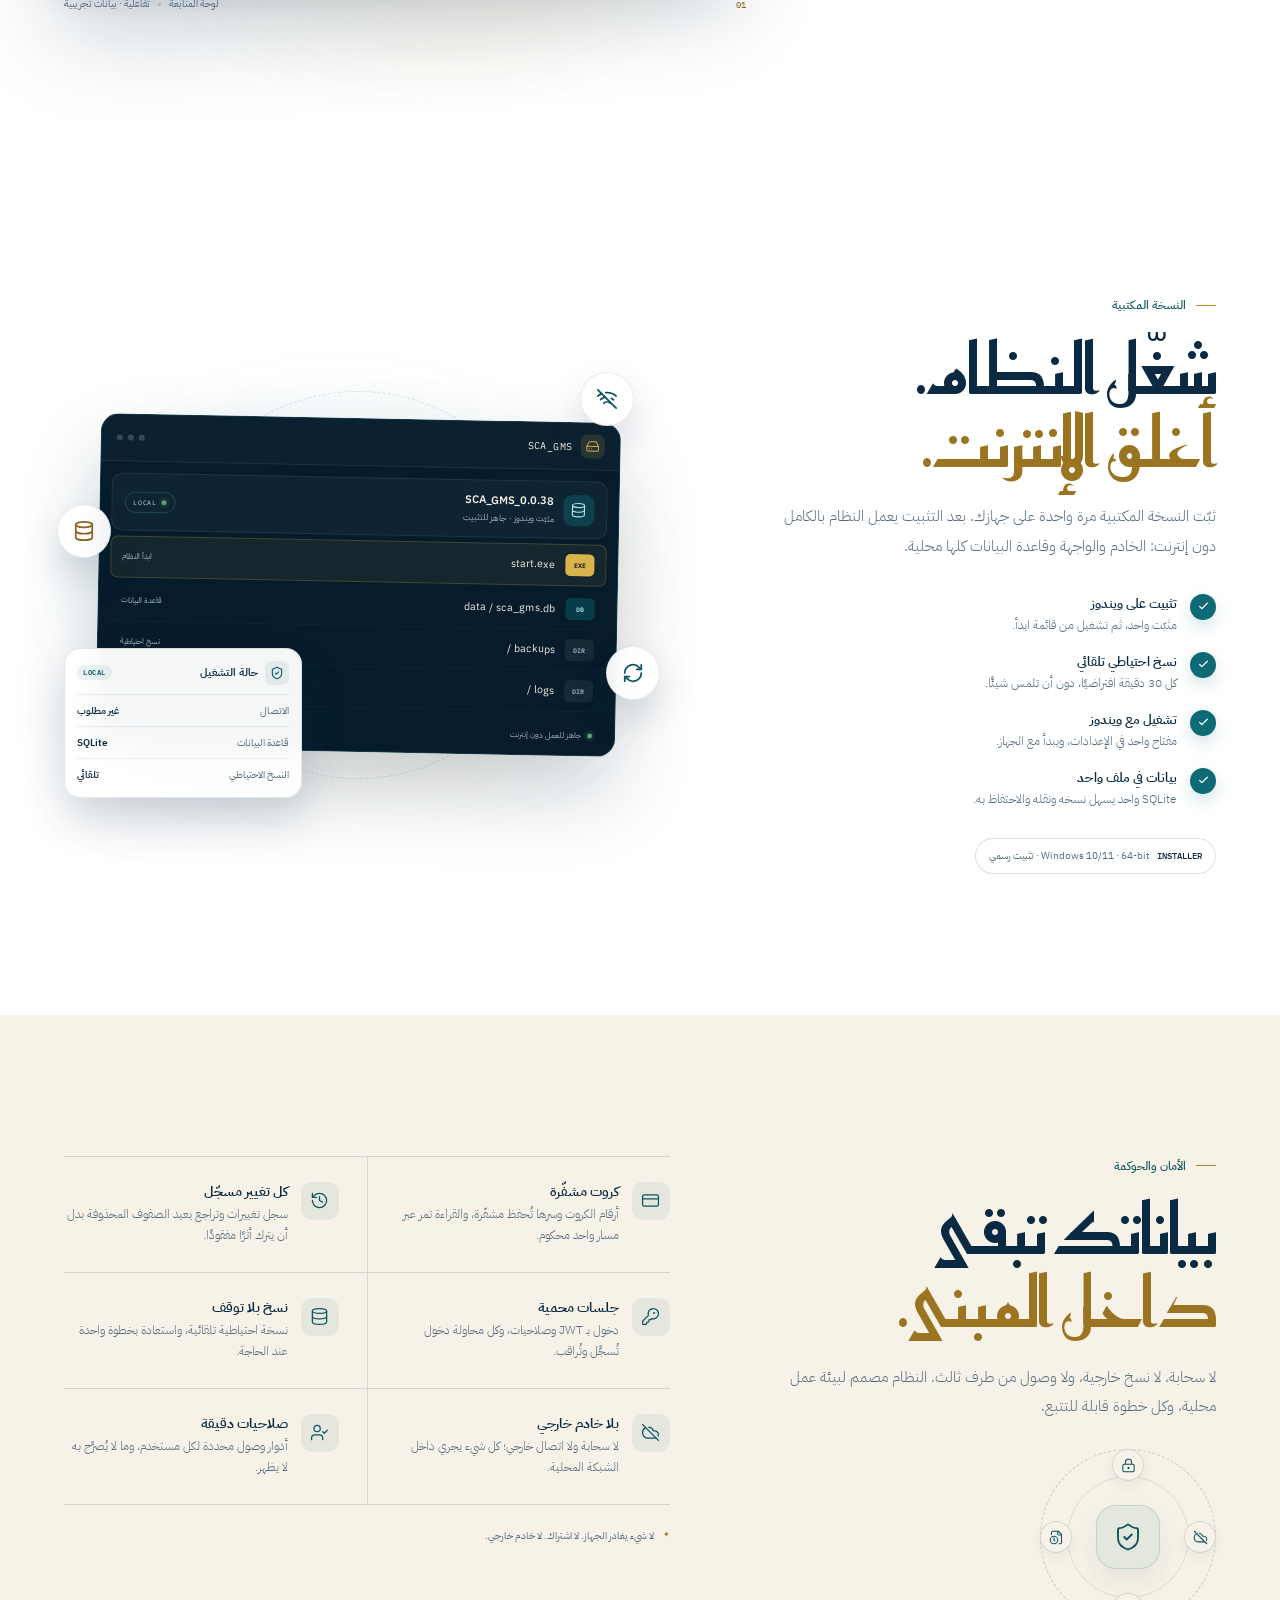
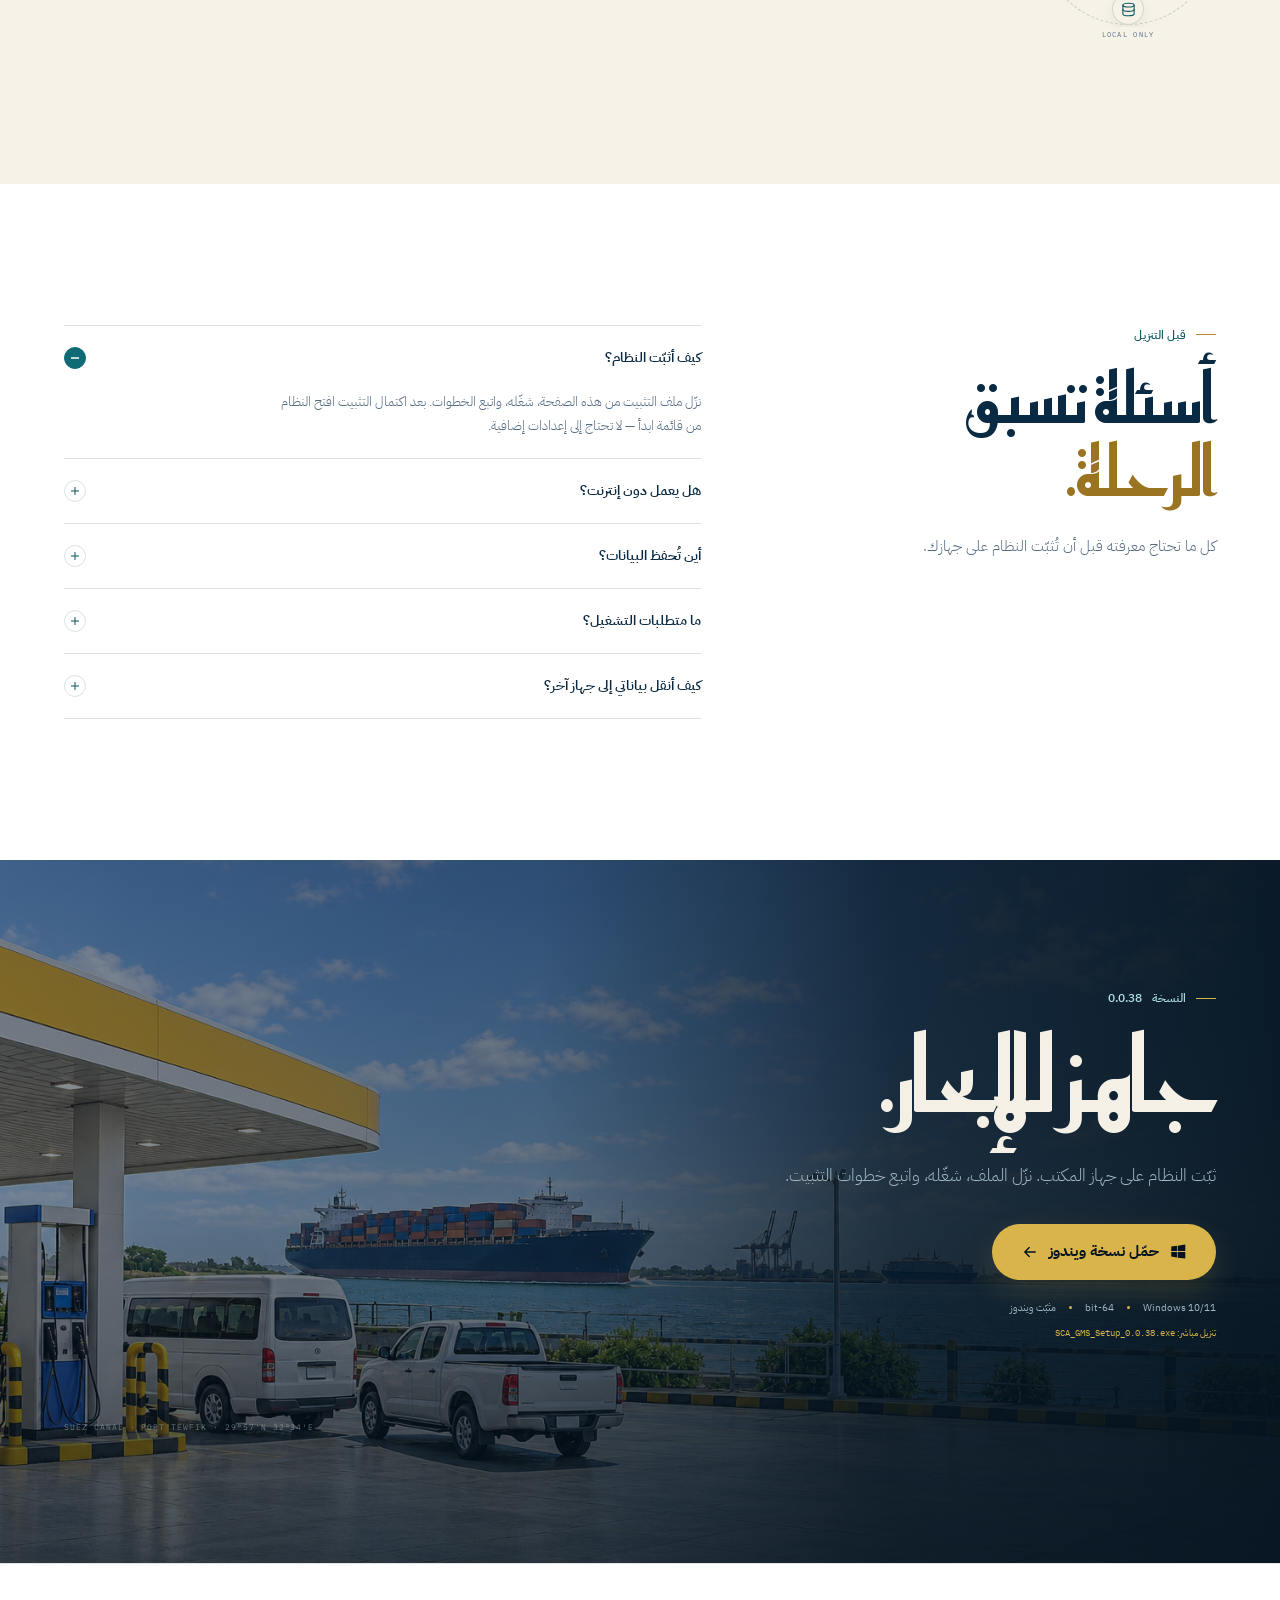
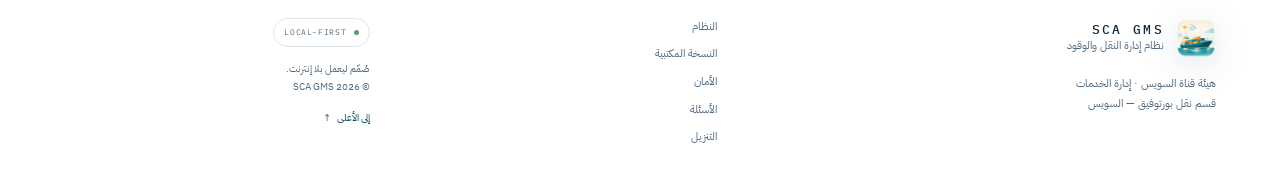
==== commit af9a8eae: "Release v0.0.38" ====
--- a/index.html
+++ b/index.html
@@ -50,8 +50,8 @@
       </nav>
 
       <div class="nav-actions">
-        <span class="version-chip"><i aria-hidden="true"></i> <span data-version>v0.0.37</span></span>
-        <a class="btn btn-small btn-gold" href="download/SCA_GMS_Setup_0.0.37.exe" download data-download>تحميل</a>
+        <span class="version-chip"><i aria-hidden="true"></i> <span data-version>v0.0.38</span></span>
+        <a class="btn btn-small btn-gold" href="download/SCA_GMS_Setup_0.0.38.exe" download data-download>تحميل</a>
         <button class="menu-toggle" type="button" id="menuToggle" aria-expanded="false" aria-controls="mobileMenu" aria-label="فتح القائمة">
           <span></span><span></span>
         </button>
@@ -65,7 +65,7 @@
         <a href="#trust">الأمان</a>
         <a href="#faq">الأسئلة</a>
       </nav>
-      <a class="btn btn-gold" href="download/SCA_GMS_Setup_0.0.37.exe" download data-download>تحميل نسخة ويندوز</a>
+      <a class="btn btn-gold" href="download/SCA_GMS_Setup_0.0.38.exe" download data-download>تحميل نسخة ويندوز</a>
       <p>Windows 10/11 · 64-bit<br /><span>مثبّت ويندوز — تنزيل مباشر.</span></p>
     </div>
   </header>
@@ -97,7 +97,7 @@
             على جهازك، وبلا حاجة إلى إنترنت.
           </p>
           <div class="hero-actions">
-            <a class="btn btn-primary btn-large" href="download/SCA_GMS_Setup_0.0.37.exe" download data-download>
+            <a class="btn btn-primary btn-large" href="download/SCA_GMS_Setup_0.0.38.exe" download data-download>
               <svg viewBox="0 0 24 24" aria-hidden="true" fill="currentColor">
                 <path d="M3 4.7 10.6 3.6v7.2H3V4.7Zm8.6-1.2L21.7 2v8.8H11.6V3.5ZM3 12h7.6v7.2L3 18.1V12Zm8.6 0h10.1v8.8l-10.1-1.3V12Z" />
               </svg>
@@ -177,7 +177,7 @@
           </ul>
 
           <div class="control-actions">
-            <a class="btn btn-primary" href="download/SCA_GMS_Setup_0.0.37.exe" download data-download>
+            <a class="btn btn-primary" href="download/SCA_GMS_Setup_0.0.38.exe" download data-download>
               <svg viewBox="0 0 24 24" aria-hidden="true" fill="currentColor">
                 <path d="M3 4.7 10.6 3.6v7.2H3V4.7Zm8.6-1.2L21.7 2v8.8H11.6V3.5ZM3 12h7.6v7.2L3 18.1V12Zm8.6 0h10.1v8.8l-10.1-1.3V12Z" />
               </svg>
@@ -195,7 +195,7 @@
           </div>
 
           <p class="control-meta">
-            <span class="mono" data-version>v0.0.37</span><i aria-hidden="true"></i>
+            <span class="mono" data-version>v0.0.38</span><i aria-hidden="true"></i>
             <span dir="ltr">Windows 10/11</span><i aria-hidden="true"></i>
             <span dir="ltr">64-bit</span>
           </p>
@@ -269,7 +269,7 @@
                   <span class="window-banner-icon" aria-hidden="true">
                     <svg viewBox="0 0 24 24" fill="none" stroke="currentColor" stroke-width="1.7" stroke-linecap="round" stroke-linejoin="round"><ellipse cx="12" cy="5" rx="9" ry="3" /><path d="M3 5v14a9 3 0 0 0 18 0V5" /><path d="M3 12a9 3 0 0 0 18 0" /></svg>
                   </span>
-                  <span><strong>SCA_GMS_<span data-version data-version-format="plain">0.0.37</span></strong><small>مثبّت ويندوز · جاهز للتثبيت</small></span>
+                  <span><strong>SCA_GMS_<span data-version data-version-format="plain">0.0.38</span></strong><small>مثبّت ويندوز · جاهز للتثبيت</small></span>
                 </div>
                 <span class="window-pill"><i aria-hidden="true"></i> LOCAL</span>
               </div>
@@ -418,10 +418,10 @@
       <div class="download-bg" aria-hidden="true"></div>
       <div class="download-overlay" aria-hidden="true"></div>
       <div class="download-inner">
-        <p class="section-label">النسخة <span data-version data-version-format="plain">0.0.37</span></p>
+        <p class="section-label">النسخة <span data-version data-version-format="plain">0.0.38</span></p>
         <h2>جاهز للإبحار.</h2>
         <p class="download-lead">ثبّت النظام على جهاز المكتب. نزّل الملف، شغّله، واتبع خطوات التثبيت.</p>
-        <a class="btn btn-primary btn-large download-button" href="download/SCA_GMS_Setup_0.0.37.exe" download data-download>
+        <a class="btn btn-primary btn-large download-button" href="download/SCA_GMS_Setup_0.0.38.exe" download data-download>
           <svg viewBox="0 0 24 24" aria-hidden="true" fill="currentColor">
             <path d="M3 4.7 10.6 3.6v7.2H3V4.7Zm8.6-1.2L21.7 2v8.8H11.6V3.5ZM3 12h7.6v7.2L3 18.1V12Zm8.6 0h10.1v8.8l-10.1-1.3V12Z" />
           </svg>
@@ -429,7 +429,7 @@
           <svg class="btn-arrow" viewBox="0 0 24 24" aria-hidden="true" fill="none" stroke="currentColor" stroke-width="1.8" stroke-linecap="round" stroke-linejoin="round"><path d="M19 12H5m6-6-6 6 6 6" /></svg>
         </a>
         <p class="download-meta"><span>Windows 10/11</span><i aria-hidden="true"></i><span>64-bit</span><i aria-hidden="true"></i><span>مثبّت ويندوز</span></p>
-        <p class="download-note">تنزيل مباشر: <span class="mono" data-download-filename>SCA_GMS_Setup_0.0.37.exe</span></p>
+        <p class="download-note">تنزيل مباشر: <span class="mono" data-download-filename>SCA_GMS_Setup_0.0.38.exe</span></p>
         <div class="download-coords mono" aria-hidden="true">SUEZ CANAL · PORT TEWFIK · 29°57′N 32°34′E</div>
       </div>
     </section>
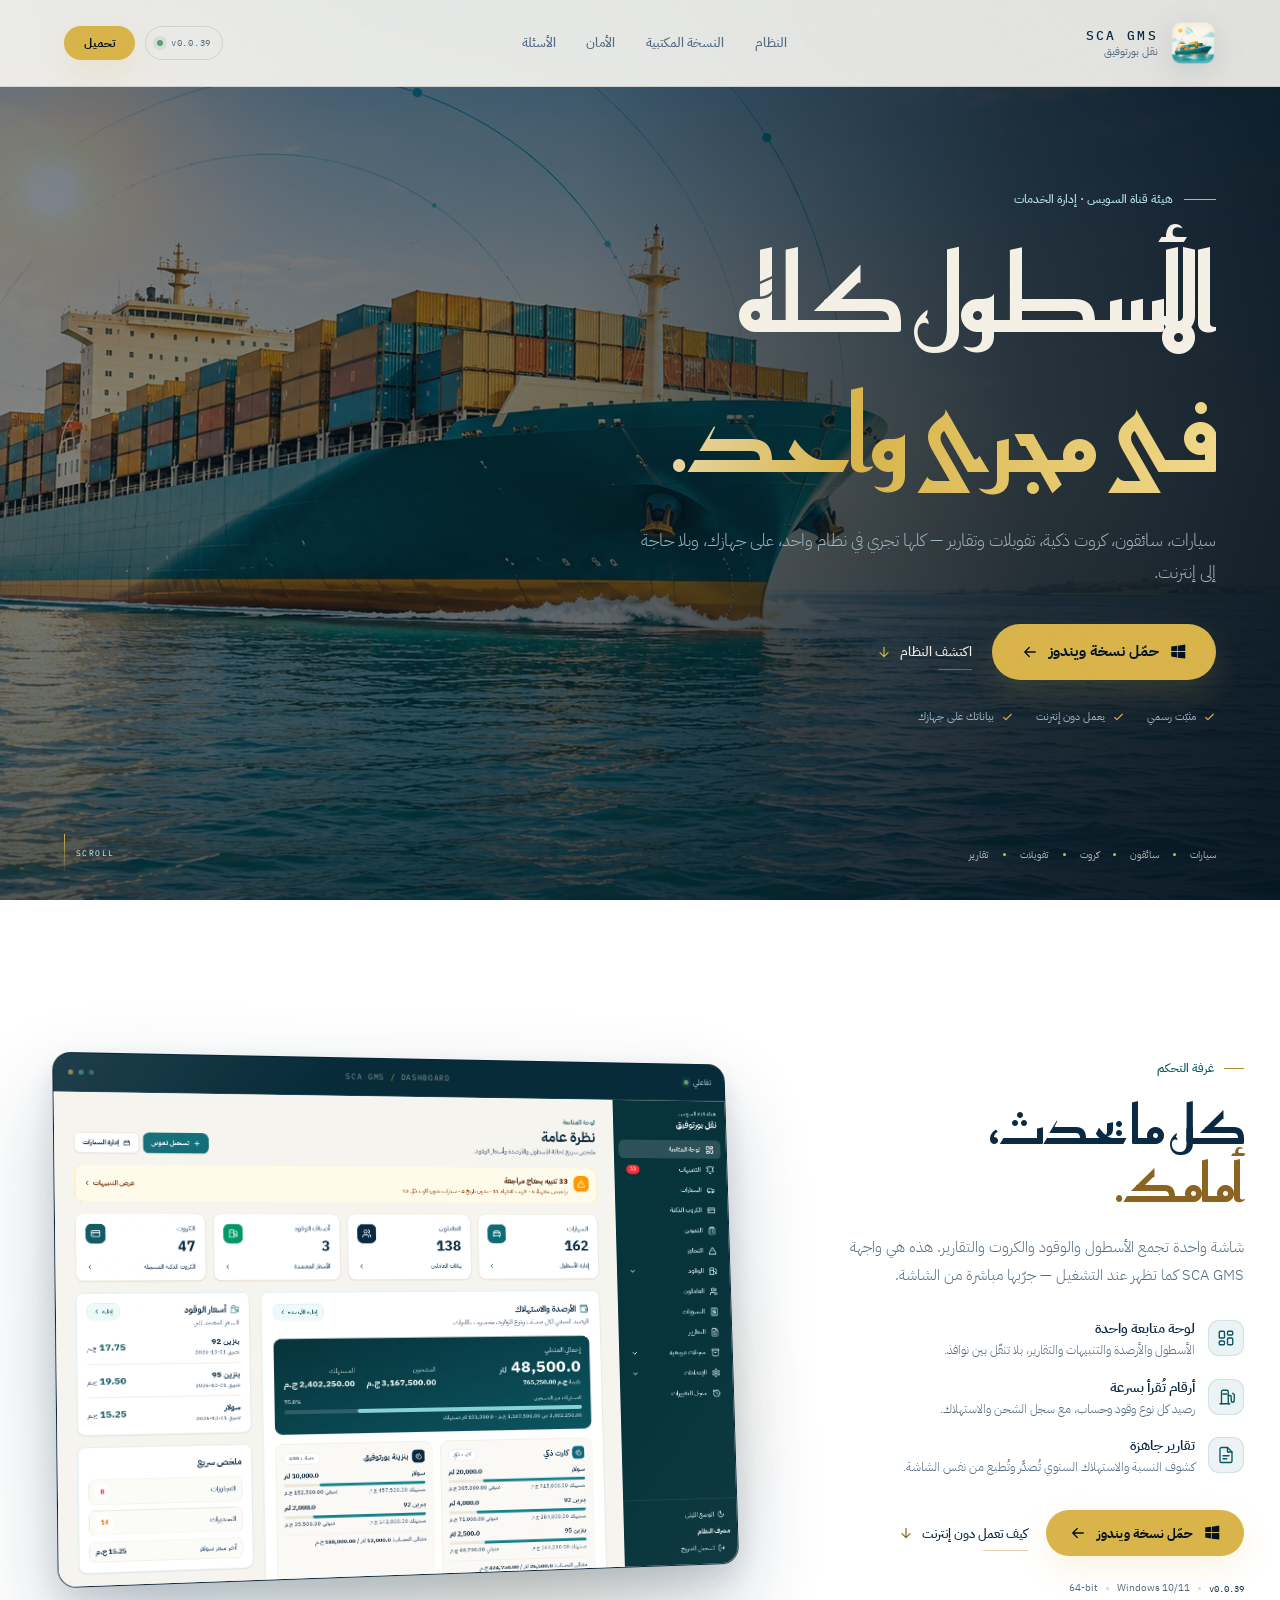
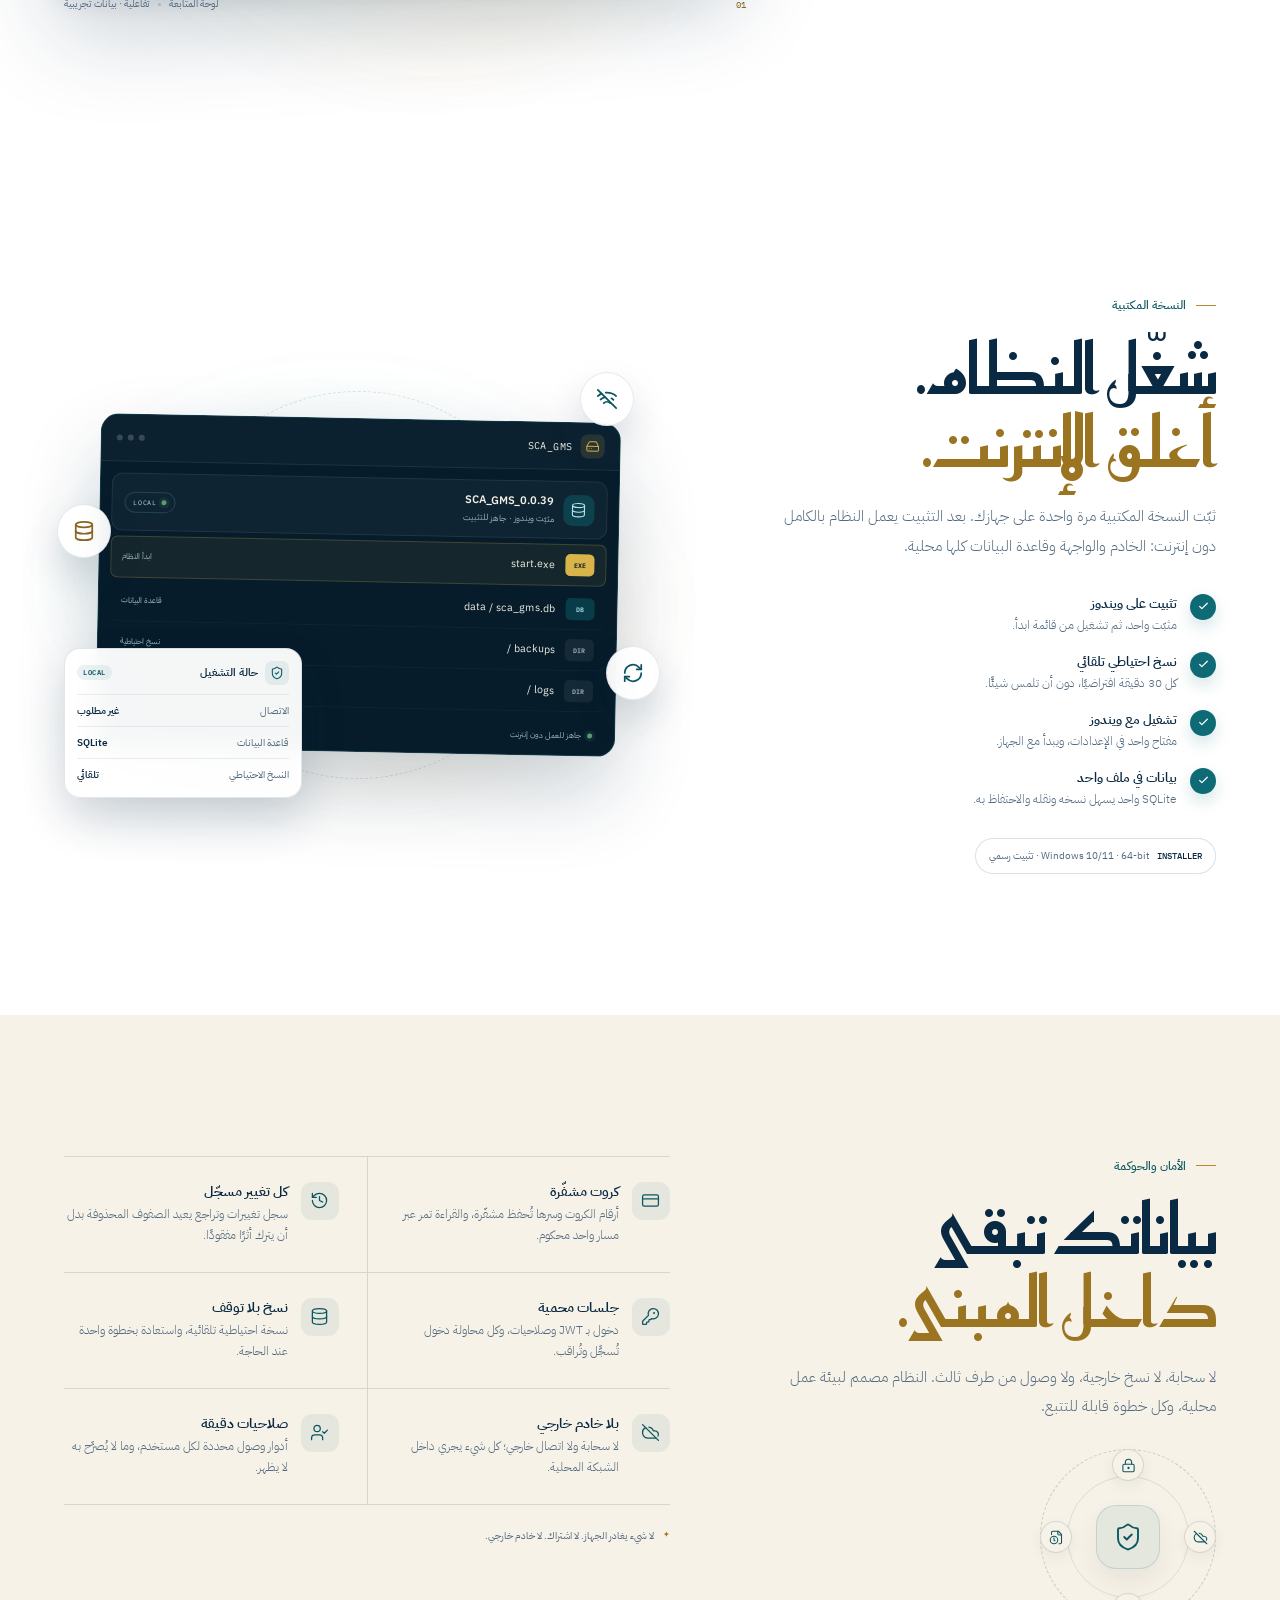
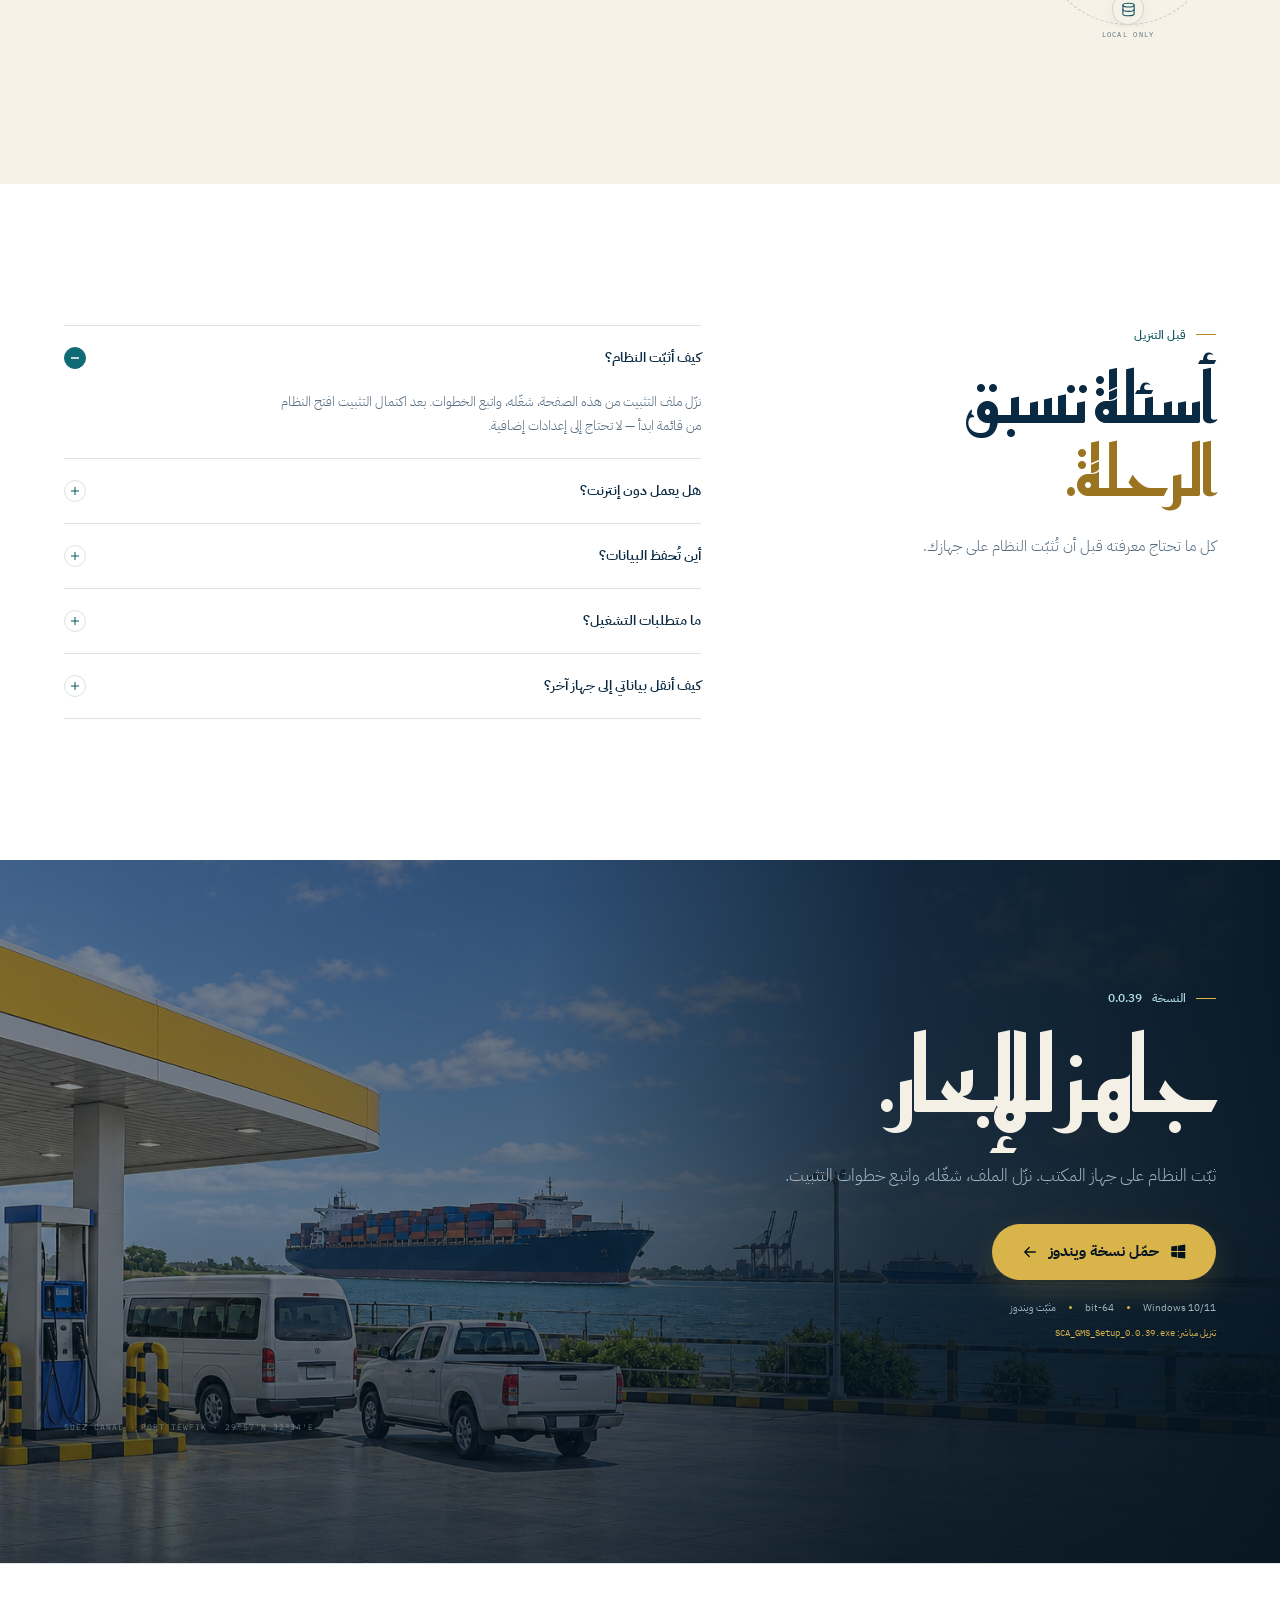
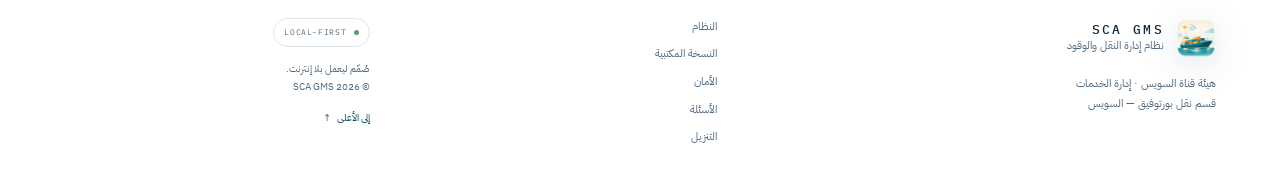
==== commit 0d7ba1d9: "Release v0.0.39" ====
--- a/index.html
+++ b/index.html
@@ -50,8 +50,8 @@
       </nav>
 
       <div class="nav-actions">
-        <span class="version-chip"><i aria-hidden="true"></i> <span data-version>v0.0.38</span></span>
-        <a class="btn btn-small btn-gold" href="download/SCA_GMS_Setup_0.0.38.exe" download data-download>تحميل</a>
+        <span class="version-chip"><i aria-hidden="true"></i> <span data-version>v0.0.39</span></span>
+        <a class="btn btn-small btn-gold" href="download/SCA_GMS_Setup_0.0.39.exe" download data-download>تحميل</a>
         <button class="menu-toggle" type="button" id="menuToggle" aria-expanded="false" aria-controls="mobileMenu" aria-label="فتح القائمة">
           <span></span><span></span>
         </button>
@@ -65,7 +65,7 @@
         <a href="#trust">الأمان</a>
         <a href="#faq">الأسئلة</a>
       </nav>
-      <a class="btn btn-gold" href="download/SCA_GMS_Setup_0.0.38.exe" download data-download>تحميل نسخة ويندوز</a>
+      <a class="btn btn-gold" href="download/SCA_GMS_Setup_0.0.39.exe" download data-download>تحميل نسخة ويندوز</a>
       <p>Windows 10/11 · 64-bit<br /><span>مثبّت ويندوز — تنزيل مباشر.</span></p>
     </div>
   </header>
@@ -97,7 +97,7 @@
             على جهازك، وبلا حاجة إلى إنترنت.
           </p>
           <div class="hero-actions">
-            <a class="btn btn-primary btn-large" href="download/SCA_GMS_Setup_0.0.38.exe" download data-download>
+            <a class="btn btn-primary btn-large" href="download/SCA_GMS_Setup_0.0.39.exe" download data-download>
               <svg viewBox="0 0 24 24" aria-hidden="true" fill="currentColor">
                 <path d="M3 4.7 10.6 3.6v7.2H3V4.7Zm8.6-1.2L21.7 2v8.8H11.6V3.5ZM3 12h7.6v7.2L3 18.1V12Zm8.6 0h10.1v8.8l-10.1-1.3V12Z" />
               </svg>
@@ -177,7 +177,7 @@
           </ul>
 
           <div class="control-actions">
-            <a class="btn btn-primary" href="download/SCA_GMS_Setup_0.0.38.exe" download data-download>
+            <a class="btn btn-primary" href="download/SCA_GMS_Setup_0.0.39.exe" download data-download>
               <svg viewBox="0 0 24 24" aria-hidden="true" fill="currentColor">
                 <path d="M3 4.7 10.6 3.6v7.2H3V4.7Zm8.6-1.2L21.7 2v8.8H11.6V3.5ZM3 12h7.6v7.2L3 18.1V12Zm8.6 0h10.1v8.8l-10.1-1.3V12Z" />
               </svg>
@@ -195,7 +195,7 @@
           </div>
 
           <p class="control-meta">
-            <span class="mono" data-version>v0.0.38</span><i aria-hidden="true"></i>
+            <span class="mono" data-version>v0.0.39</span><i aria-hidden="true"></i>
             <span dir="ltr">Windows 10/11</span><i aria-hidden="true"></i>
             <span dir="ltr">64-bit</span>
           </p>
@@ -269,7 +269,7 @@
                   <span class="window-banner-icon" aria-hidden="true">
                     <svg viewBox="0 0 24 24" fill="none" stroke="currentColor" stroke-width="1.7" stroke-linecap="round" stroke-linejoin="round"><ellipse cx="12" cy="5" rx="9" ry="3" /><path d="M3 5v14a9 3 0 0 0 18 0V5" /><path d="M3 12a9 3 0 0 0 18 0" /></svg>
                   </span>
-                  <span><strong>SCA_GMS_<span data-version data-version-format="plain">0.0.38</span></strong><small>مثبّت ويندوز · جاهز للتثبيت</small></span>
+                  <span><strong>SCA_GMS_<span data-version data-version-format="plain">0.0.39</span></strong><small>مثبّت ويندوز · جاهز للتثبيت</small></span>
                 </div>
                 <span class="window-pill"><i aria-hidden="true"></i> LOCAL</span>
               </div>
@@ -418,10 +418,10 @@
       <div class="download-bg" aria-hidden="true"></div>
       <div class="download-overlay" aria-hidden="true"></div>
       <div class="download-inner">
-        <p class="section-label">النسخة <span data-version data-version-format="plain">0.0.38</span></p>
+        <p class="section-label">النسخة <span data-version data-version-format="plain">0.0.39</span></p>
         <h2>جاهز للإبحار.</h2>
         <p class="download-lead">ثبّت النظام على جهاز المكتب. نزّل الملف، شغّله، واتبع خطوات التثبيت.</p>
-        <a class="btn btn-primary btn-large download-button" href="download/SCA_GMS_Setup_0.0.38.exe" download data-download>
+        <a class="btn btn-primary btn-large download-button" href="download/SCA_GMS_Setup_0.0.39.exe" download data-download>
           <svg viewBox="0 0 24 24" aria-hidden="true" fill="currentColor">
             <path d="M3 4.7 10.6 3.6v7.2H3V4.7Zm8.6-1.2L21.7 2v8.8H11.6V3.5ZM3 12h7.6v7.2L3 18.1V12Zm8.6 0h10.1v8.8l-10.1-1.3V12Z" />
           </svg>
@@ -429,7 +429,7 @@
           <svg class="btn-arrow" viewBox="0 0 24 24" aria-hidden="true" fill="none" stroke="currentColor" stroke-width="1.8" stroke-linecap="round" stroke-linejoin="round"><path d="M19 12H5m6-6-6 6 6 6" /></svg>
         </a>
         <p class="download-meta"><span>Windows 10/11</span><i aria-hidden="true"></i><span>64-bit</span><i aria-hidden="true"></i><span>مثبّت ويندوز</span></p>
-        <p class="download-note">تنزيل مباشر: <span class="mono" data-download-filename>SCA_GMS_Setup_0.0.38.exe</span></p>
+        <p class="download-note">تنزيل مباشر: <span class="mono" data-download-filename>SCA_GMS_Setup_0.0.39.exe</span></p>
         <div class="download-coords mono" aria-hidden="true">SUEZ CANAL · PORT TEWFIK · 29°57′N 32°34′E</div>
       </div>
     </section>
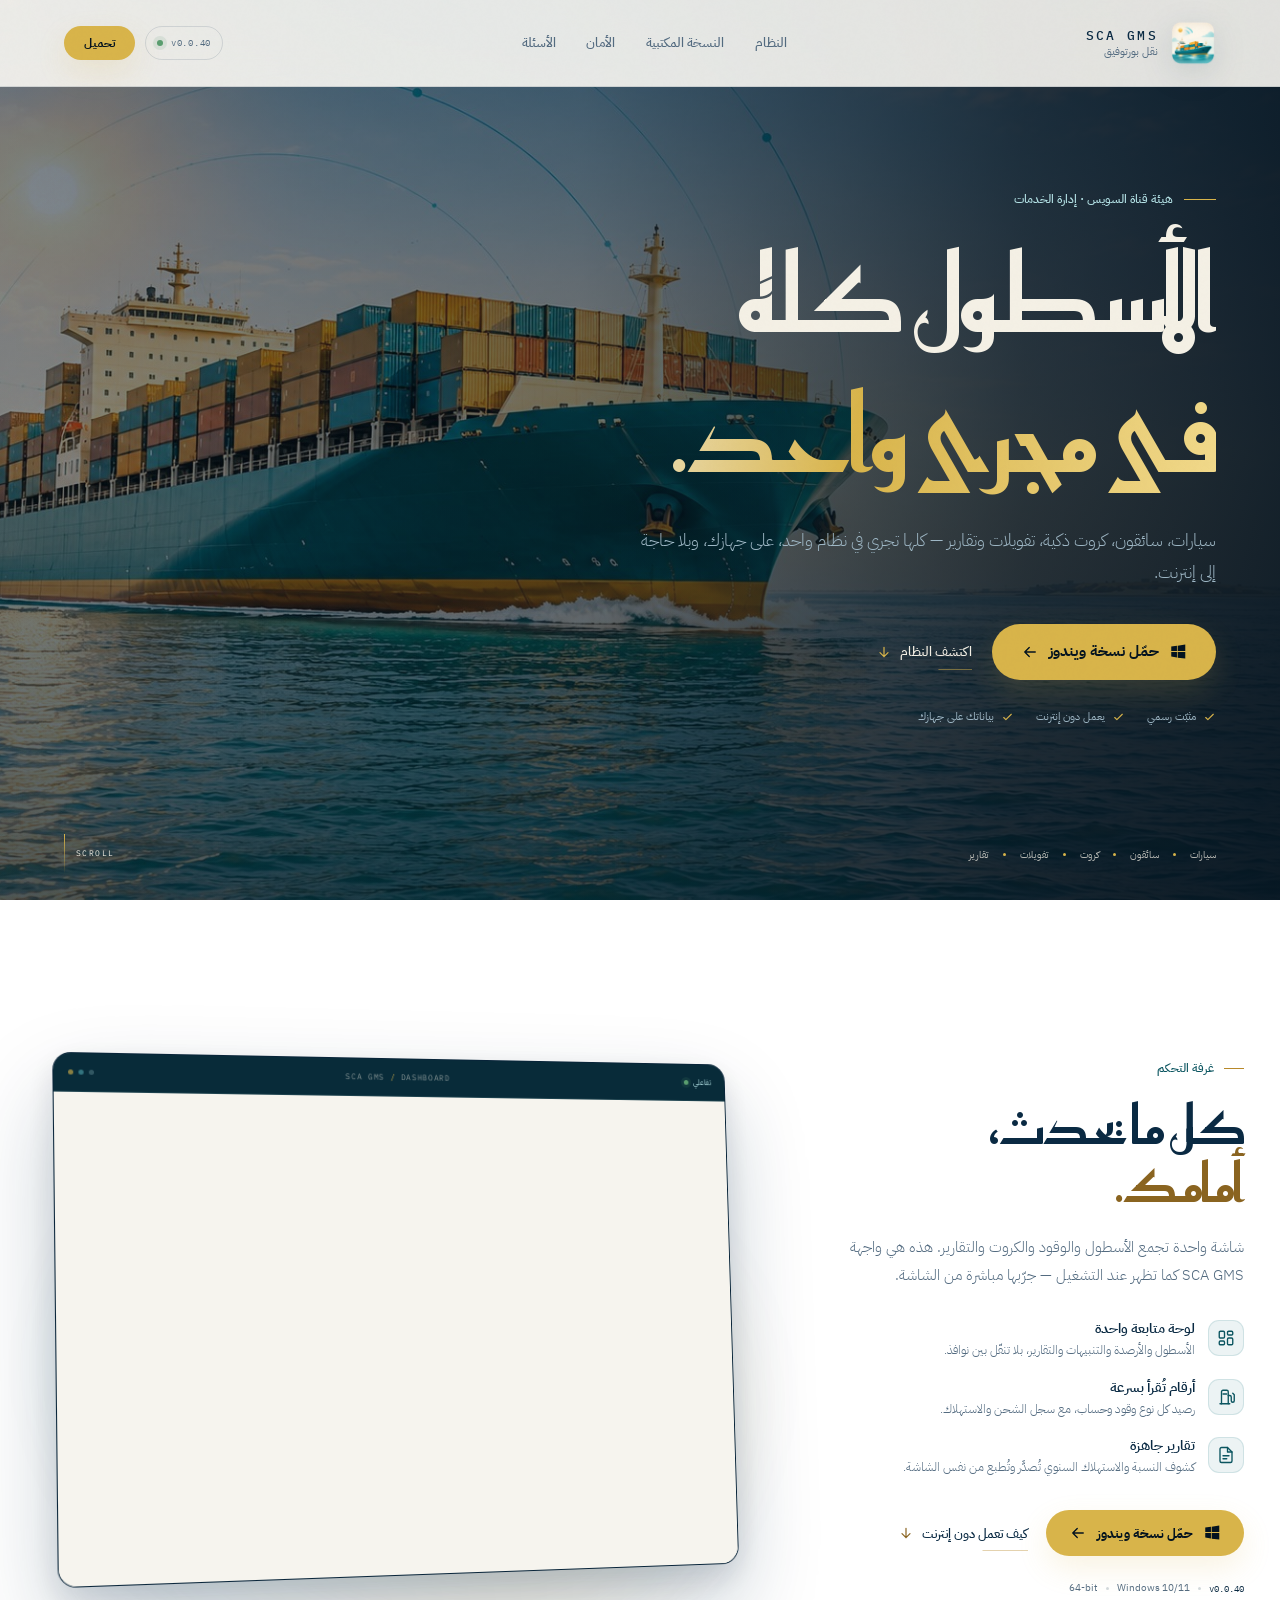
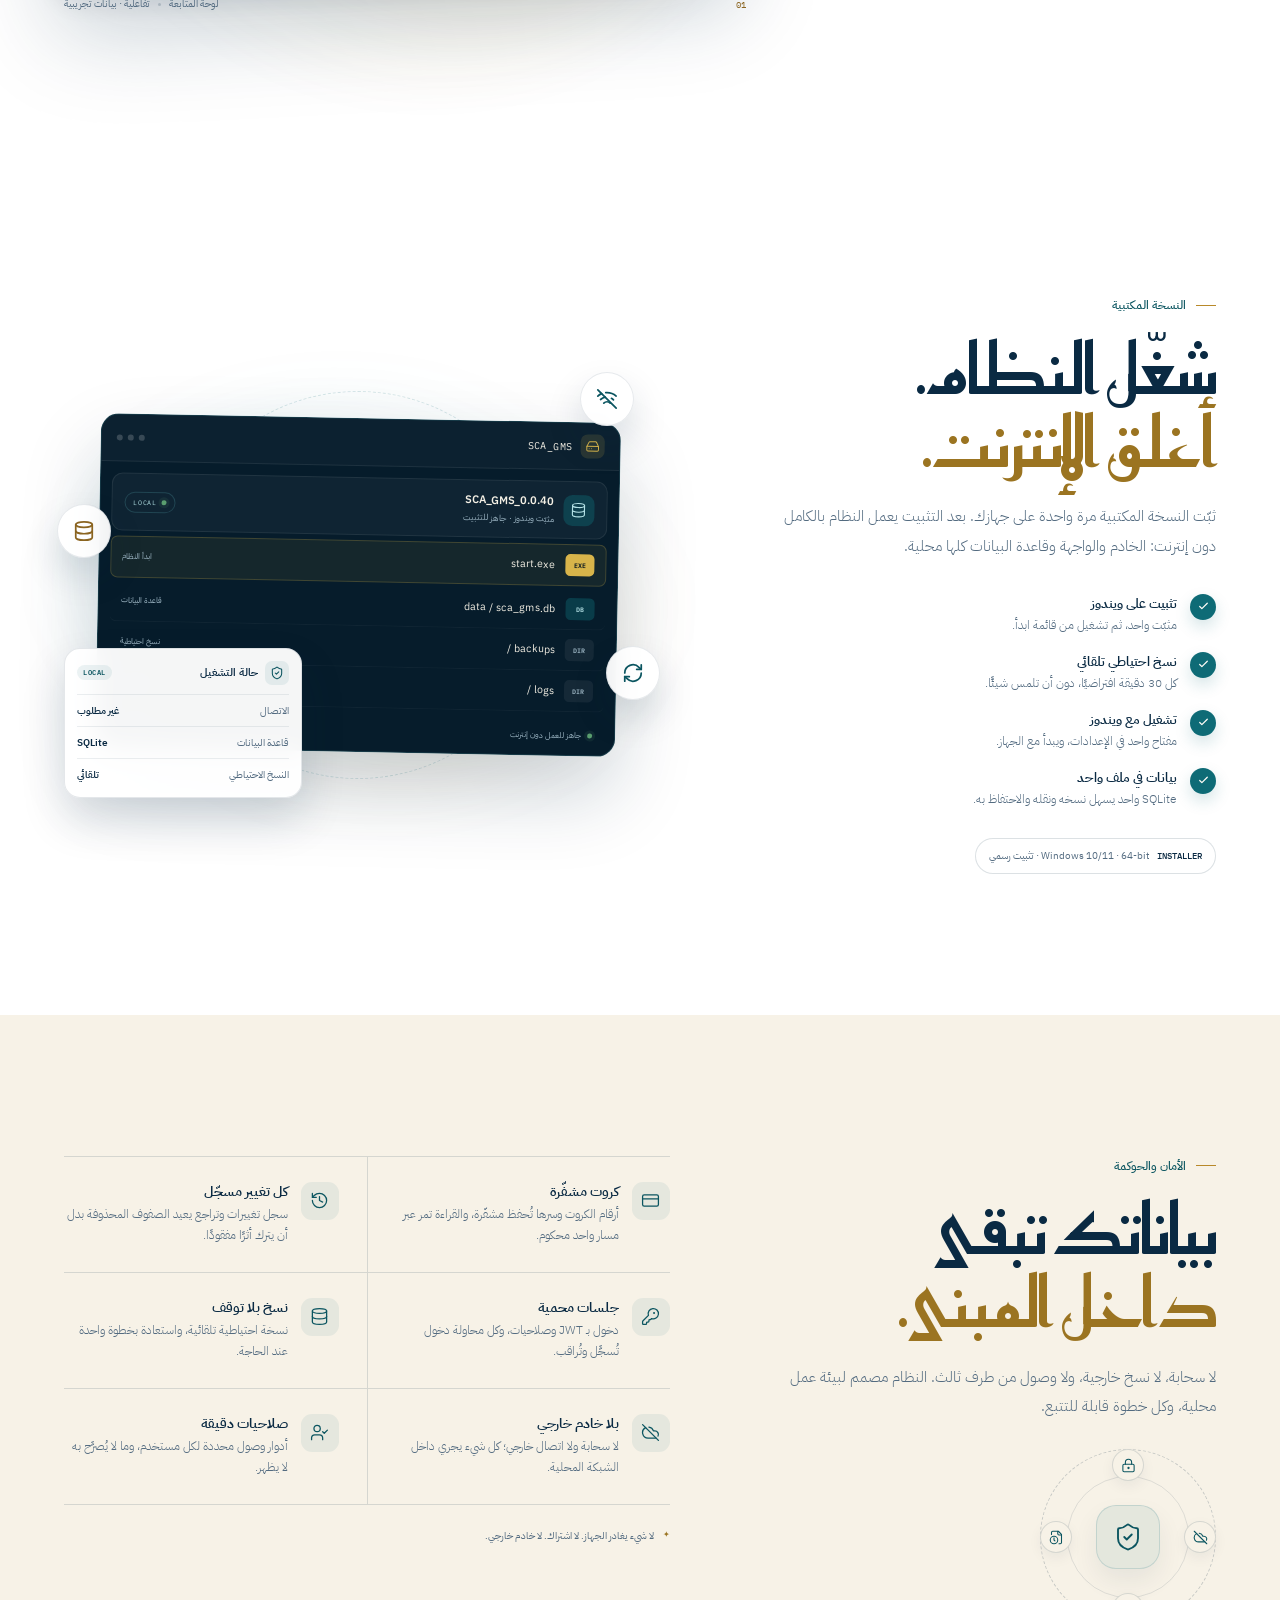
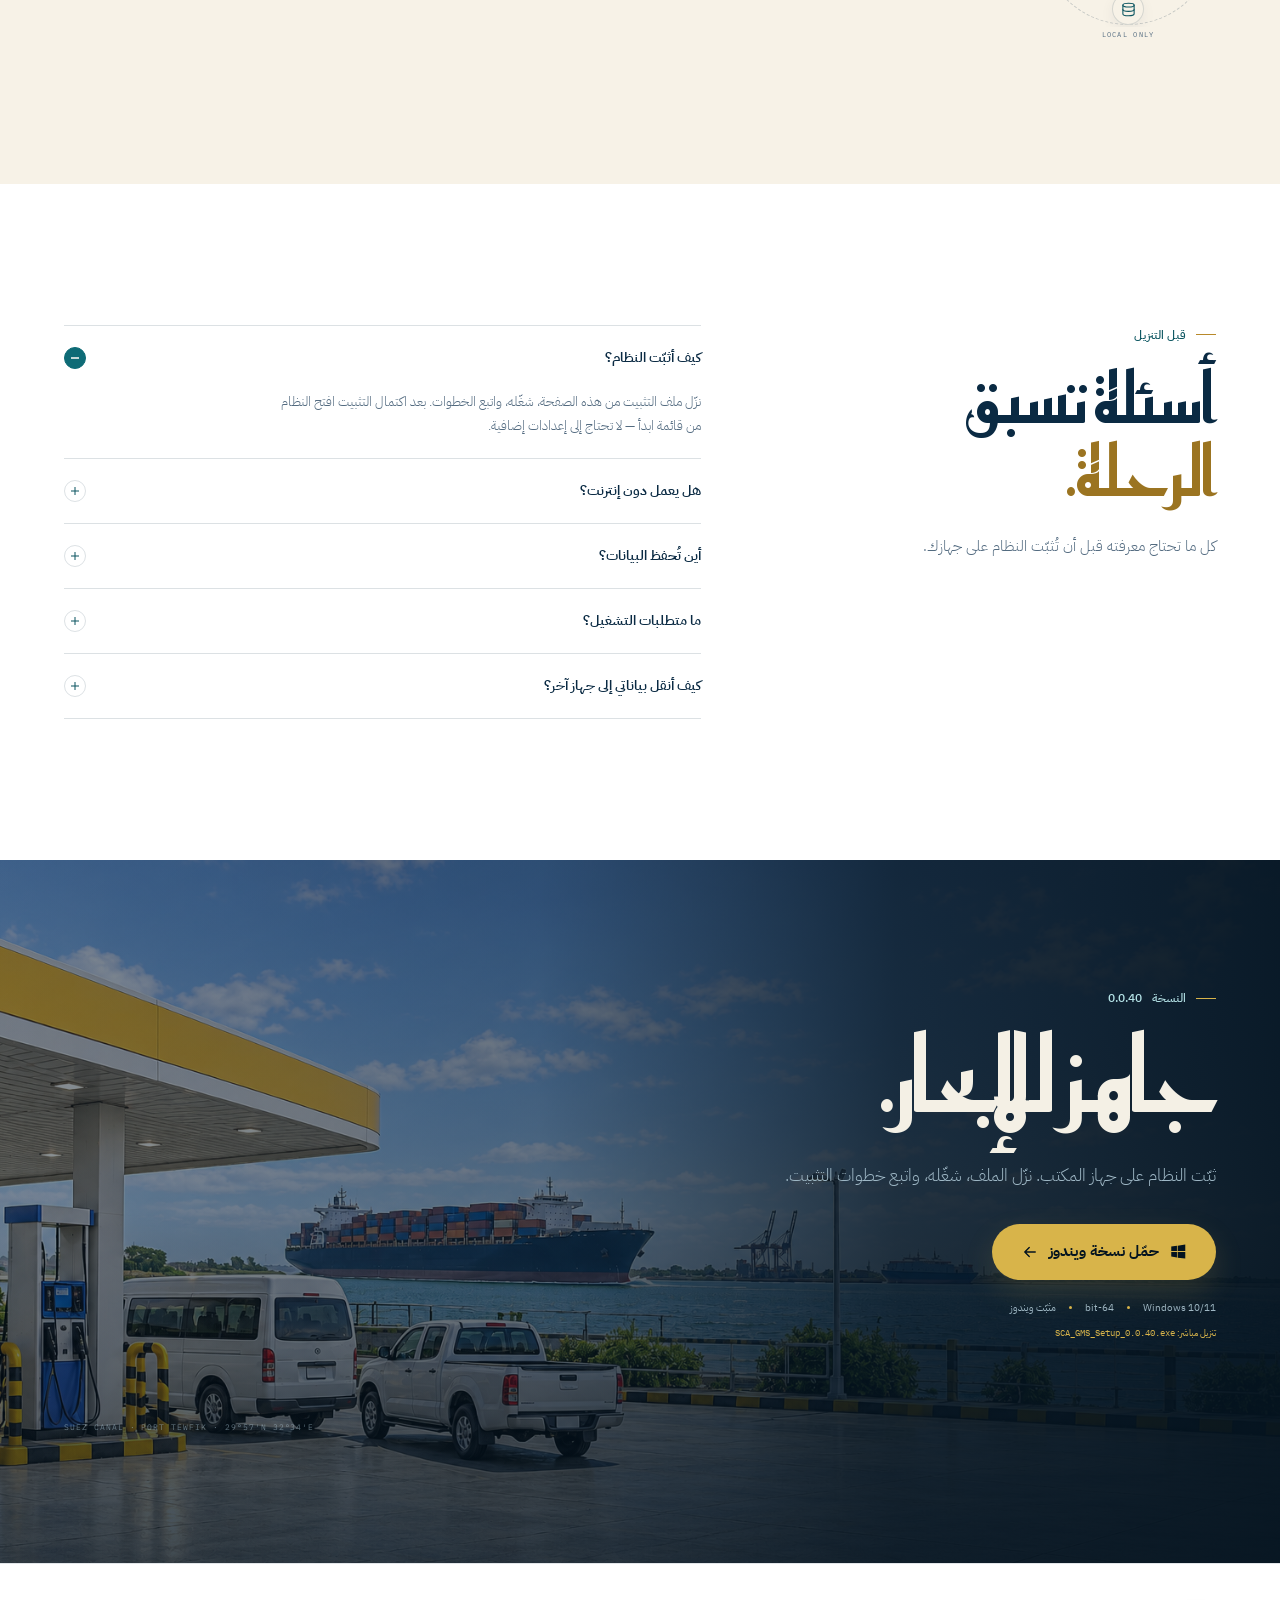
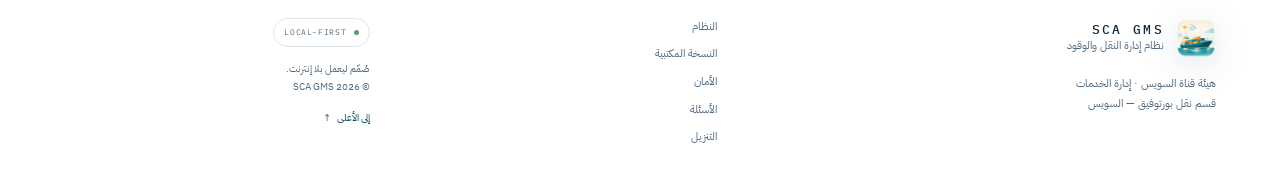
==== commit 282e5549: "Release v0.0.40" ====
--- a/index.html
+++ b/index.html
@@ -50,8 +50,8 @@
       </nav>
 
       <div class="nav-actions">
-        <span class="version-chip"><i aria-hidden="true"></i> <span data-version>v0.0.39</span></span>
-        <a class="btn btn-small btn-gold" href="download/SCA_GMS_Setup_0.0.39.exe" download data-download>تحميل</a>
+        <span class="version-chip"><i aria-hidden="true"></i> <span data-version>v0.0.40</span></span>
+        <a class="btn btn-small btn-gold" href="download/SCA_GMS_Setup_0.0.40.exe" download data-download>تحميل</a>
         <button class="menu-toggle" type="button" id="menuToggle" aria-expanded="false" aria-controls="mobileMenu" aria-label="فتح القائمة">
           <span></span><span></span>
         </button>
@@ -65,7 +65,7 @@
         <a href="#trust">الأمان</a>
         <a href="#faq">الأسئلة</a>
       </nav>
-      <a class="btn btn-gold" href="download/SCA_GMS_Setup_0.0.39.exe" download data-download>تحميل نسخة ويندوز</a>
+      <a class="btn btn-gold" href="download/SCA_GMS_Setup_0.0.40.exe" download data-download>تحميل نسخة ويندوز</a>
       <p>Windows 10/11 · 64-bit<br /><span>مثبّت ويندوز — تنزيل مباشر.</span></p>
     </div>
   </header>
@@ -97,7 +97,7 @@
             على جهازك، وبلا حاجة إلى إنترنت.
           </p>
           <div class="hero-actions">
-            <a class="btn btn-primary btn-large" href="download/SCA_GMS_Setup_0.0.39.exe" download data-download>
+            <a class="btn btn-primary btn-large" href="download/SCA_GMS_Setup_0.0.40.exe" download data-download>
               <svg viewBox="0 0 24 24" aria-hidden="true" fill="currentColor">
                 <path d="M3 4.7 10.6 3.6v7.2H3V4.7Zm8.6-1.2L21.7 2v8.8H11.6V3.5ZM3 12h7.6v7.2L3 18.1V12Zm8.6 0h10.1v8.8l-10.1-1.3V12Z" />
               </svg>
@@ -177,7 +177,7 @@
           </ul>
 
           <div class="control-actions">
-            <a class="btn btn-primary" href="download/SCA_GMS_Setup_0.0.39.exe" download data-download>
+            <a class="btn btn-primary" href="download/SCA_GMS_Setup_0.0.40.exe" download data-download>
               <svg viewBox="0 0 24 24" aria-hidden="true" fill="currentColor">
                 <path d="M3 4.7 10.6 3.6v7.2H3V4.7Zm8.6-1.2L21.7 2v8.8H11.6V3.5ZM3 12h7.6v7.2L3 18.1V12Zm8.6 0h10.1v8.8l-10.1-1.3V12Z" />
               </svg>
@@ -195,7 +195,7 @@
           </div>
 
           <p class="control-meta">
-            <span class="mono" data-version>v0.0.39</span><i aria-hidden="true"></i>
+            <span class="mono" data-version>v0.0.40</span><i aria-hidden="true"></i>
             <span dir="ltr">Windows 10/11</span><i aria-hidden="true"></i>
             <span dir="ltr">64-bit</span>
           </p>
@@ -269,7 +269,7 @@
                   <span class="window-banner-icon" aria-hidden="true">
                     <svg viewBox="0 0 24 24" fill="none" stroke="currentColor" stroke-width="1.7" stroke-linecap="round" stroke-linejoin="round"><ellipse cx="12" cy="5" rx="9" ry="3" /><path d="M3 5v14a9 3 0 0 0 18 0V5" /><path d="M3 12a9 3 0 0 0 18 0" /></svg>
                   </span>
-                  <span><strong>SCA_GMS_<span data-version data-version-format="plain">0.0.39</span></strong><small>مثبّت ويندوز · جاهز للتثبيت</small></span>
+                  <span><strong>SCA_GMS_<span data-version data-version-format="plain">0.0.40</span></strong><small>مثبّت ويندوز · جاهز للتثبيت</small></span>
                 </div>
                 <span class="window-pill"><i aria-hidden="true"></i> LOCAL</span>
               </div>
@@ -418,10 +418,10 @@
       <div class="download-bg" aria-hidden="true"></div>
       <div class="download-overlay" aria-hidden="true"></div>
       <div class="download-inner">
-        <p class="section-label">النسخة <span data-version data-version-format="plain">0.0.39</span></p>
+        <p class="section-label">النسخة <span data-version data-version-format="plain">0.0.40</span></p>
         <h2>جاهز للإبحار.</h2>
         <p class="download-lead">ثبّت النظام على جهاز المكتب. نزّل الملف، شغّله، واتبع خطوات التثبيت.</p>
-        <a class="btn btn-primary btn-large download-button" href="download/SCA_GMS_Setup_0.0.39.exe" download data-download>
+        <a class="btn btn-primary btn-large download-button" href="download/SCA_GMS_Setup_0.0.40.exe" download data-download>
           <svg viewBox="0 0 24 24" aria-hidden="true" fill="currentColor">
             <path d="M3 4.7 10.6 3.6v7.2H3V4.7Zm8.6-1.2L21.7 2v8.8H11.6V3.5ZM3 12h7.6v7.2L3 18.1V12Zm8.6 0h10.1v8.8l-10.1-1.3V12Z" />
           </svg>
@@ -429,7 +429,7 @@
           <svg class="btn-arrow" viewBox="0 0 24 24" aria-hidden="true" fill="none" stroke="currentColor" stroke-width="1.8" stroke-linecap="round" stroke-linejoin="round"><path d="M19 12H5m6-6-6 6 6 6" /></svg>
         </a>
         <p class="download-meta"><span>Windows 10/11</span><i aria-hidden="true"></i><span>64-bit</span><i aria-hidden="true"></i><span>مثبّت ويندوز</span></p>
-        <p class="download-note">تنزيل مباشر: <span class="mono" data-download-filename>SCA_GMS_Setup_0.0.39.exe</span></p>
+        <p class="download-note">تنزيل مباشر: <span class="mono" data-download-filename>SCA_GMS_Setup_0.0.40.exe</span></p>
         <div class="download-coords mono" aria-hidden="true">SUEZ CANAL · PORT TEWFIK · 29°57′N 32°34′E</div>
       </div>
     </section>
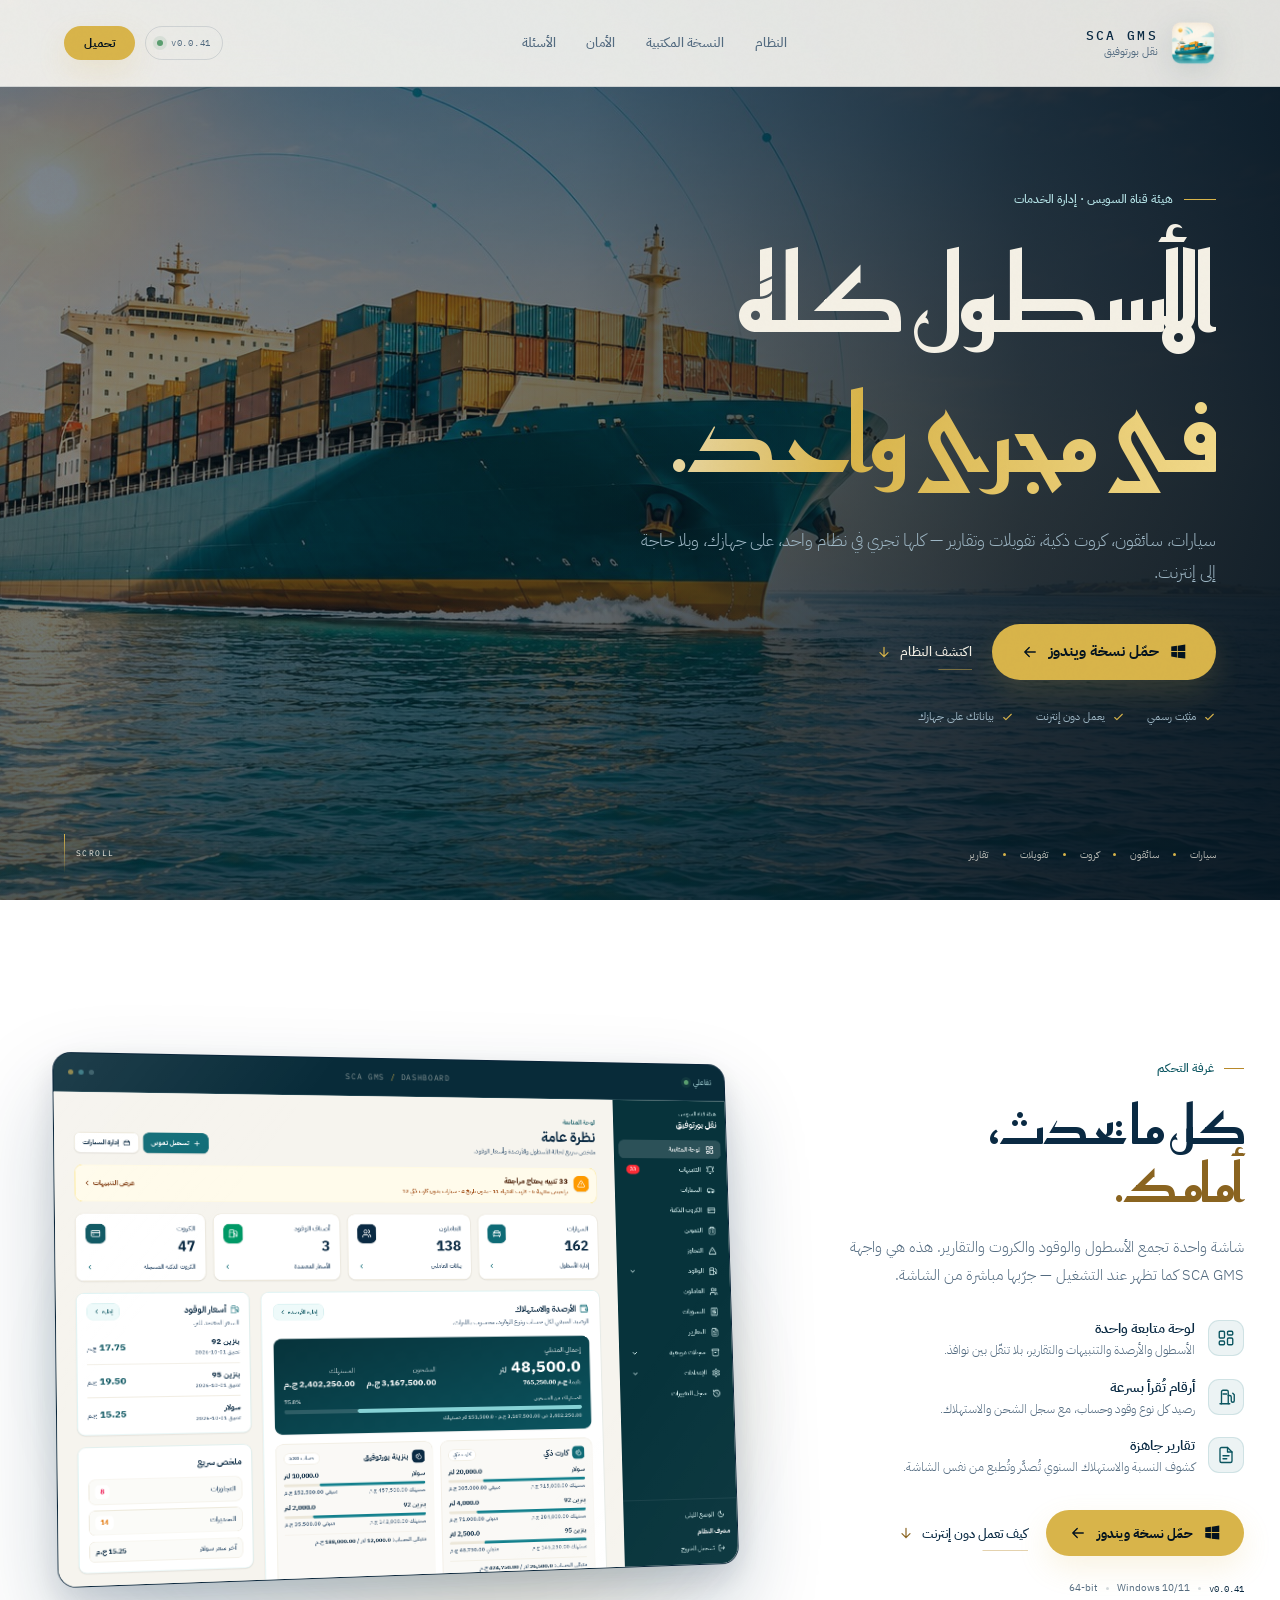
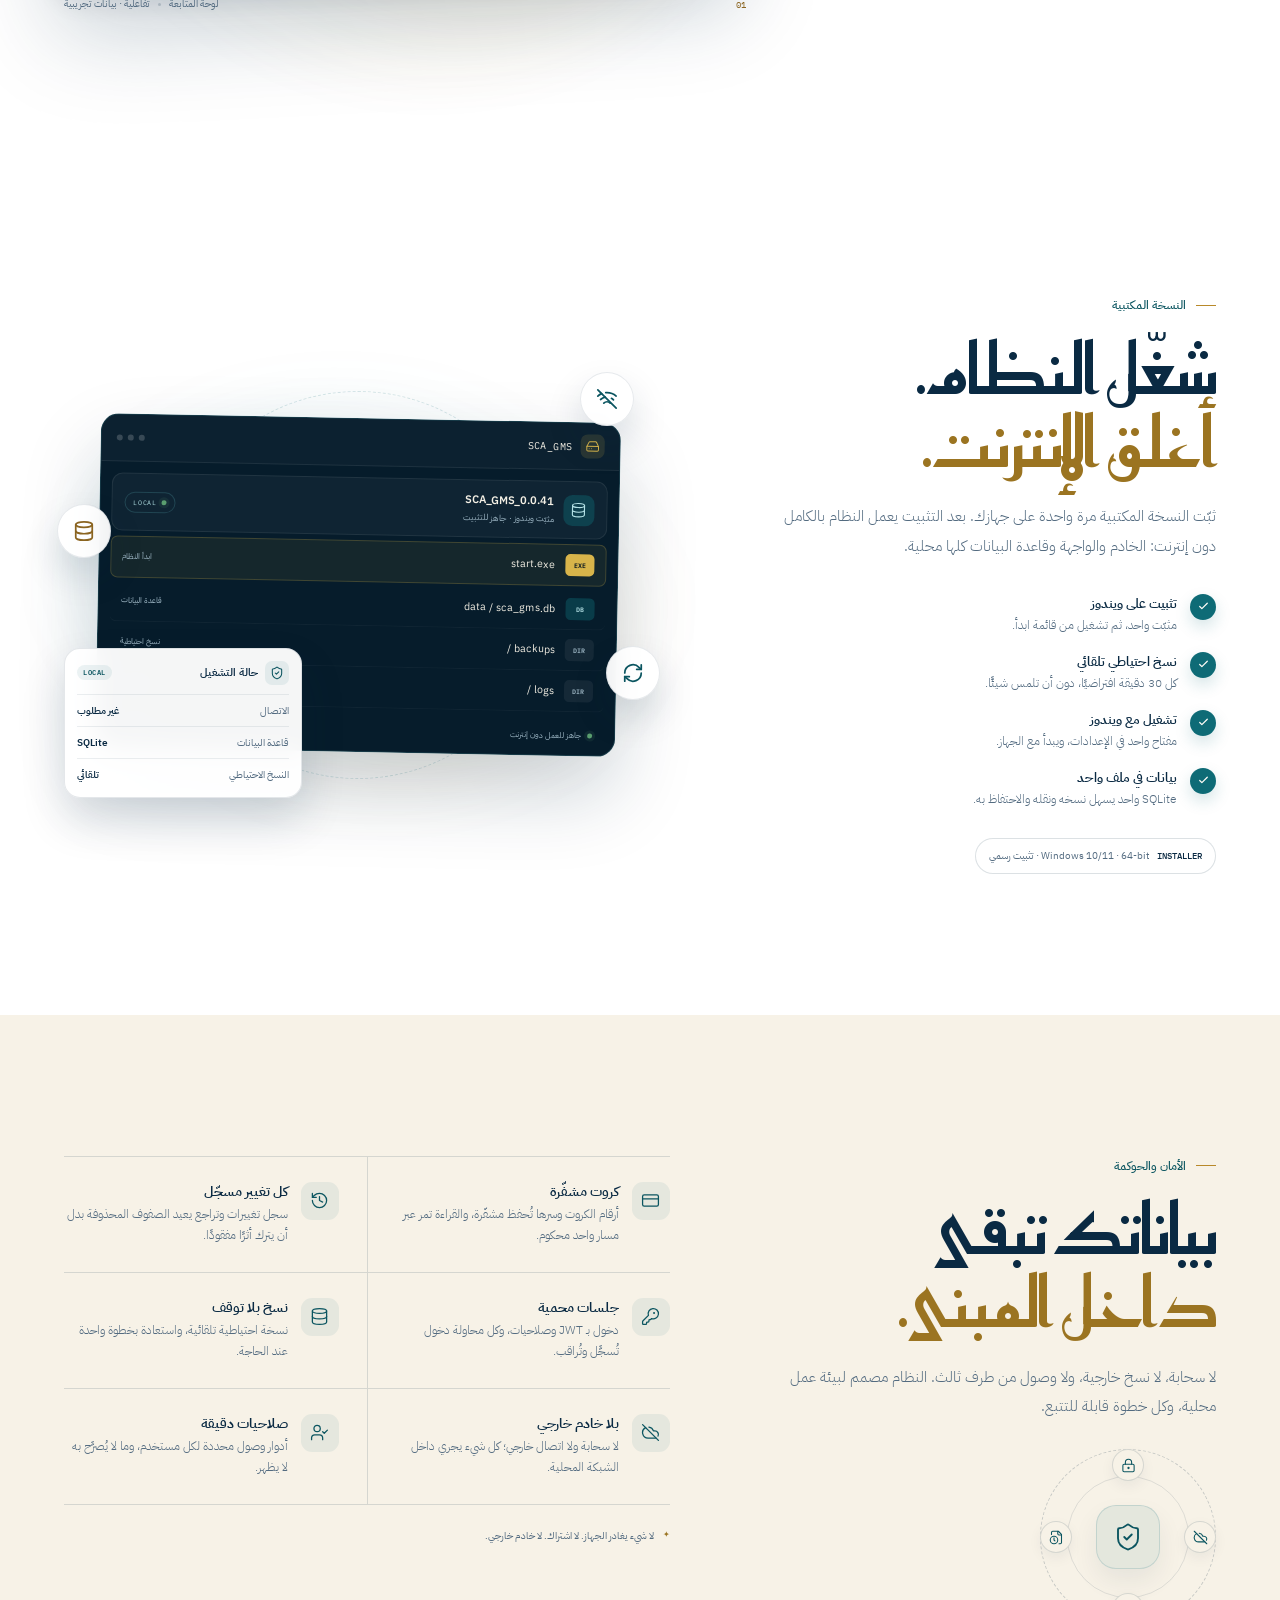
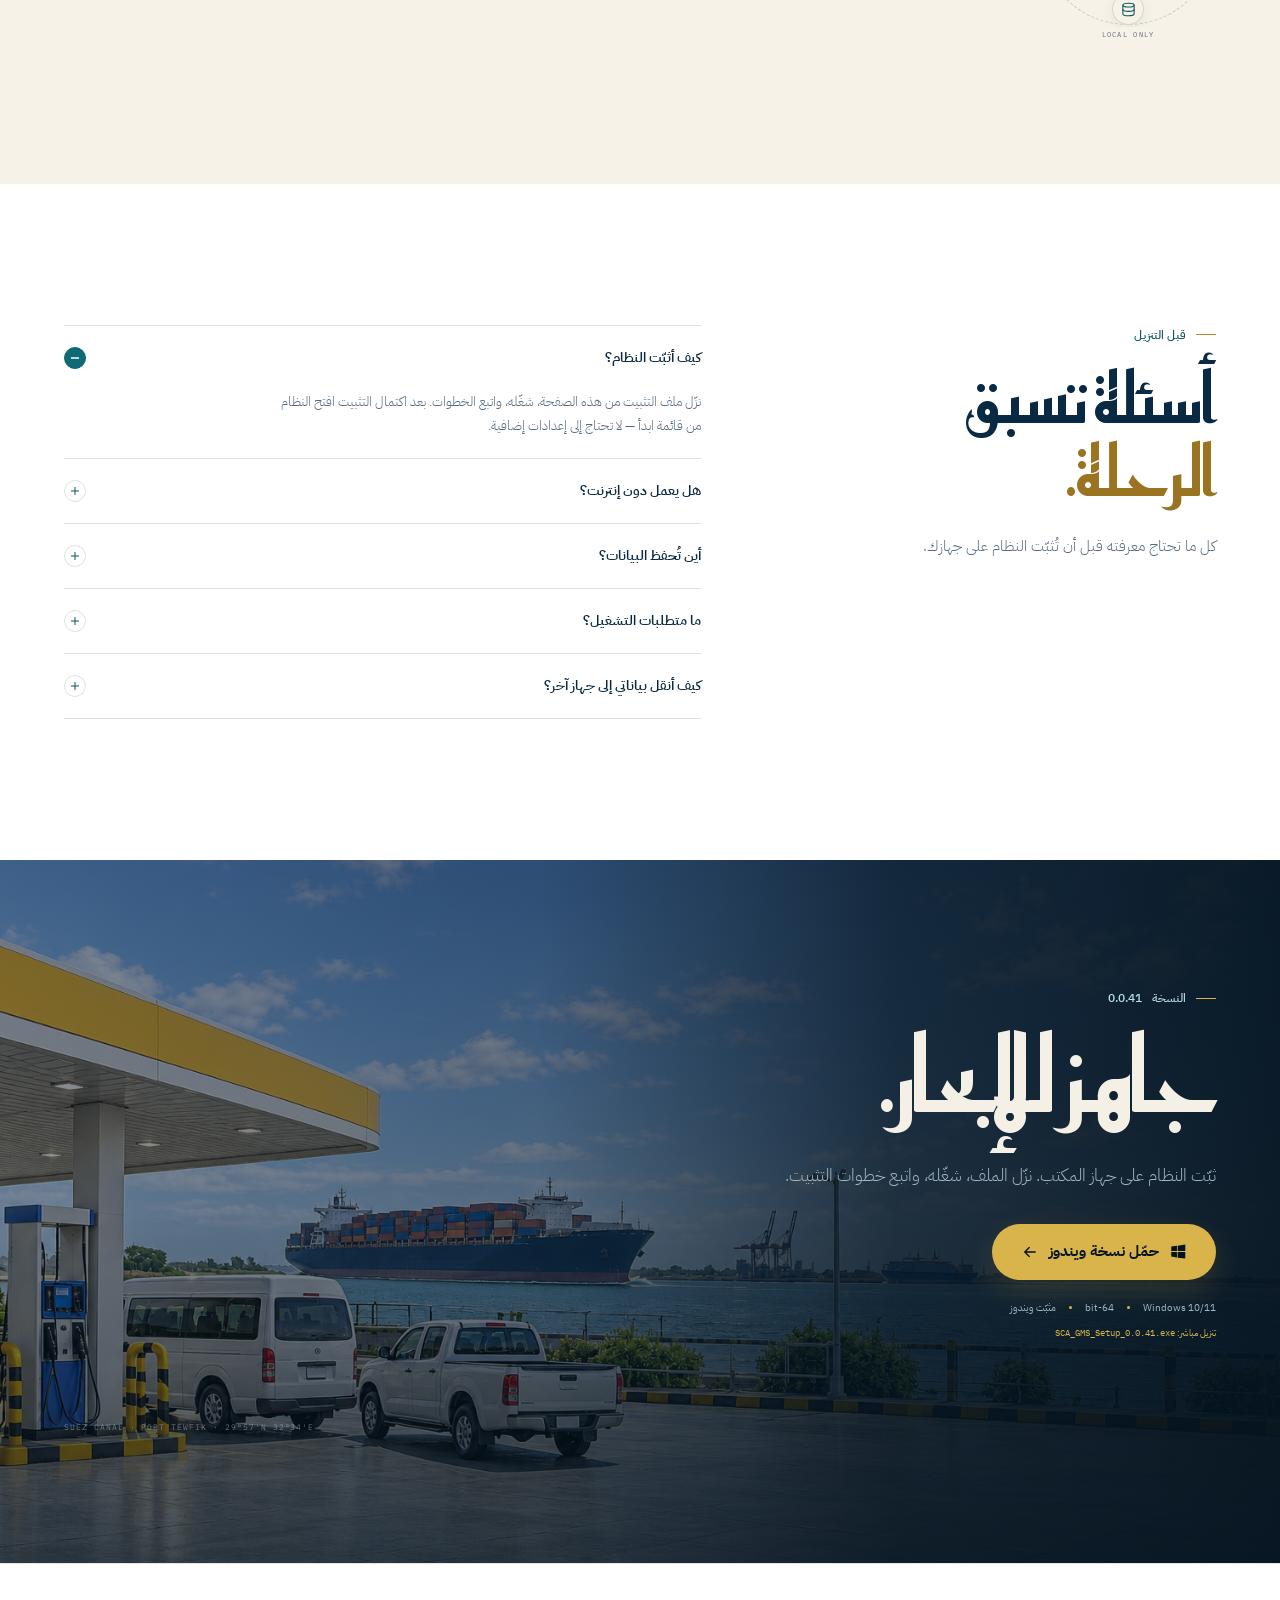
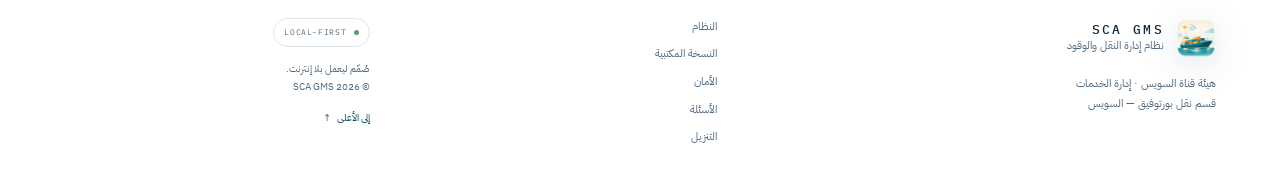
==== commit 4f7be76d: "Release v0.0.41" ====
--- a/index.html
+++ b/index.html
@@ -50,8 +50,8 @@
       </nav>
 
       <div class="nav-actions">
-        <span class="version-chip"><i aria-hidden="true"></i> <span data-version>v0.0.40</span></span>
-        <a class="btn btn-small btn-gold" href="download/SCA_GMS_Setup_0.0.40.exe" download data-download>تحميل</a>
+        <span class="version-chip"><i aria-hidden="true"></i> <span data-version>v0.0.41</span></span>
+        <a class="btn btn-small btn-gold" href="download/SCA_GMS_Setup_0.0.41.exe" download data-download>تحميل</a>
         <button class="menu-toggle" type="button" id="menuToggle" aria-expanded="false" aria-controls="mobileMenu" aria-label="فتح القائمة">
           <span></span><span></span>
         </button>
@@ -65,7 +65,7 @@
         <a href="#trust">الأمان</a>
         <a href="#faq">الأسئلة</a>
       </nav>
-      <a class="btn btn-gold" href="download/SCA_GMS_Setup_0.0.40.exe" download data-download>تحميل نسخة ويندوز</a>
+      <a class="btn btn-gold" href="download/SCA_GMS_Setup_0.0.41.exe" download data-download>تحميل نسخة ويندوز</a>
       <p>Windows 10/11 · 64-bit<br /><span>مثبّت ويندوز — تنزيل مباشر.</span></p>
     </div>
   </header>
@@ -97,7 +97,7 @@
             على جهازك، وبلا حاجة إلى إنترنت.
           </p>
           <div class="hero-actions">
-            <a class="btn btn-primary btn-large" href="download/SCA_GMS_Setup_0.0.40.exe" download data-download>
+            <a class="btn btn-primary btn-large" href="download/SCA_GMS_Setup_0.0.41.exe" download data-download>
               <svg viewBox="0 0 24 24" aria-hidden="true" fill="currentColor">
                 <path d="M3 4.7 10.6 3.6v7.2H3V4.7Zm8.6-1.2L21.7 2v8.8H11.6V3.5ZM3 12h7.6v7.2L3 18.1V12Zm8.6 0h10.1v8.8l-10.1-1.3V12Z" />
               </svg>
@@ -177,7 +177,7 @@
           </ul>
 
           <div class="control-actions">
-            <a class="btn btn-primary" href="download/SCA_GMS_Setup_0.0.40.exe" download data-download>
+            <a class="btn btn-primary" href="download/SCA_GMS_Setup_0.0.41.exe" download data-download>
               <svg viewBox="0 0 24 24" aria-hidden="true" fill="currentColor">
                 <path d="M3 4.7 10.6 3.6v7.2H3V4.7Zm8.6-1.2L21.7 2v8.8H11.6V3.5ZM3 12h7.6v7.2L3 18.1V12Zm8.6 0h10.1v8.8l-10.1-1.3V12Z" />
               </svg>
@@ -195,7 +195,7 @@
           </div>
 
           <p class="control-meta">
-            <span class="mono" data-version>v0.0.40</span><i aria-hidden="true"></i>
+            <span class="mono" data-version>v0.0.41</span><i aria-hidden="true"></i>
             <span dir="ltr">Windows 10/11</span><i aria-hidden="true"></i>
             <span dir="ltr">64-bit</span>
           </p>
@@ -269,7 +269,7 @@
                   <span class="window-banner-icon" aria-hidden="true">
                     <svg viewBox="0 0 24 24" fill="none" stroke="currentColor" stroke-width="1.7" stroke-linecap="round" stroke-linejoin="round"><ellipse cx="12" cy="5" rx="9" ry="3" /><path d="M3 5v14a9 3 0 0 0 18 0V5" /><path d="M3 12a9 3 0 0 0 18 0" /></svg>
                   </span>
-                  <span><strong>SCA_GMS_<span data-version data-version-format="plain">0.0.40</span></strong><small>مثبّت ويندوز · جاهز للتثبيت</small></span>
+                  <span><strong>SCA_GMS_<span data-version data-version-format="plain">0.0.41</span></strong><small>مثبّت ويندوز · جاهز للتثبيت</small></span>
                 </div>
                 <span class="window-pill"><i aria-hidden="true"></i> LOCAL</span>
               </div>
@@ -418,10 +418,10 @@
       <div class="download-bg" aria-hidden="true"></div>
       <div class="download-overlay" aria-hidden="true"></div>
       <div class="download-inner">
-        <p class="section-label">النسخة <span data-version data-version-format="plain">0.0.40</span></p>
+        <p class="section-label">النسخة <span data-version data-version-format="plain">0.0.41</span></p>
         <h2>جاهز للإبحار.</h2>
         <p class="download-lead">ثبّت النظام على جهاز المكتب. نزّل الملف، شغّله، واتبع خطوات التثبيت.</p>
-        <a class="btn btn-primary btn-large download-button" href="download/SCA_GMS_Setup_0.0.40.exe" download data-download>
+        <a class="btn btn-primary btn-large download-button" href="download/SCA_GMS_Setup_0.0.41.exe" download data-download>
           <svg viewBox="0 0 24 24" aria-hidden="true" fill="currentColor">
             <path d="M3 4.7 10.6 3.6v7.2H3V4.7Zm8.6-1.2L21.7 2v8.8H11.6V3.5ZM3 12h7.6v7.2L3 18.1V12Zm8.6 0h10.1v8.8l-10.1-1.3V12Z" />
           </svg>
@@ -429,7 +429,7 @@
           <svg class="btn-arrow" viewBox="0 0 24 24" aria-hidden="true" fill="none" stroke="currentColor" stroke-width="1.8" stroke-linecap="round" stroke-linejoin="round"><path d="M19 12H5m6-6-6 6 6 6" /></svg>
         </a>
         <p class="download-meta"><span>Windows 10/11</span><i aria-hidden="true"></i><span>64-bit</span><i aria-hidden="true"></i><span>مثبّت ويندوز</span></p>
-        <p class="download-note">تنزيل مباشر: <span class="mono" data-download-filename>SCA_GMS_Setup_0.0.40.exe</span></p>
+        <p class="download-note">تنزيل مباشر: <span class="mono" data-download-filename>SCA_GMS_Setup_0.0.41.exe</span></p>
         <div class="download-coords mono" aria-hidden="true">SUEZ CANAL · PORT TEWFIK · 29°57′N 32°34′E</div>
       </div>
     </section>
